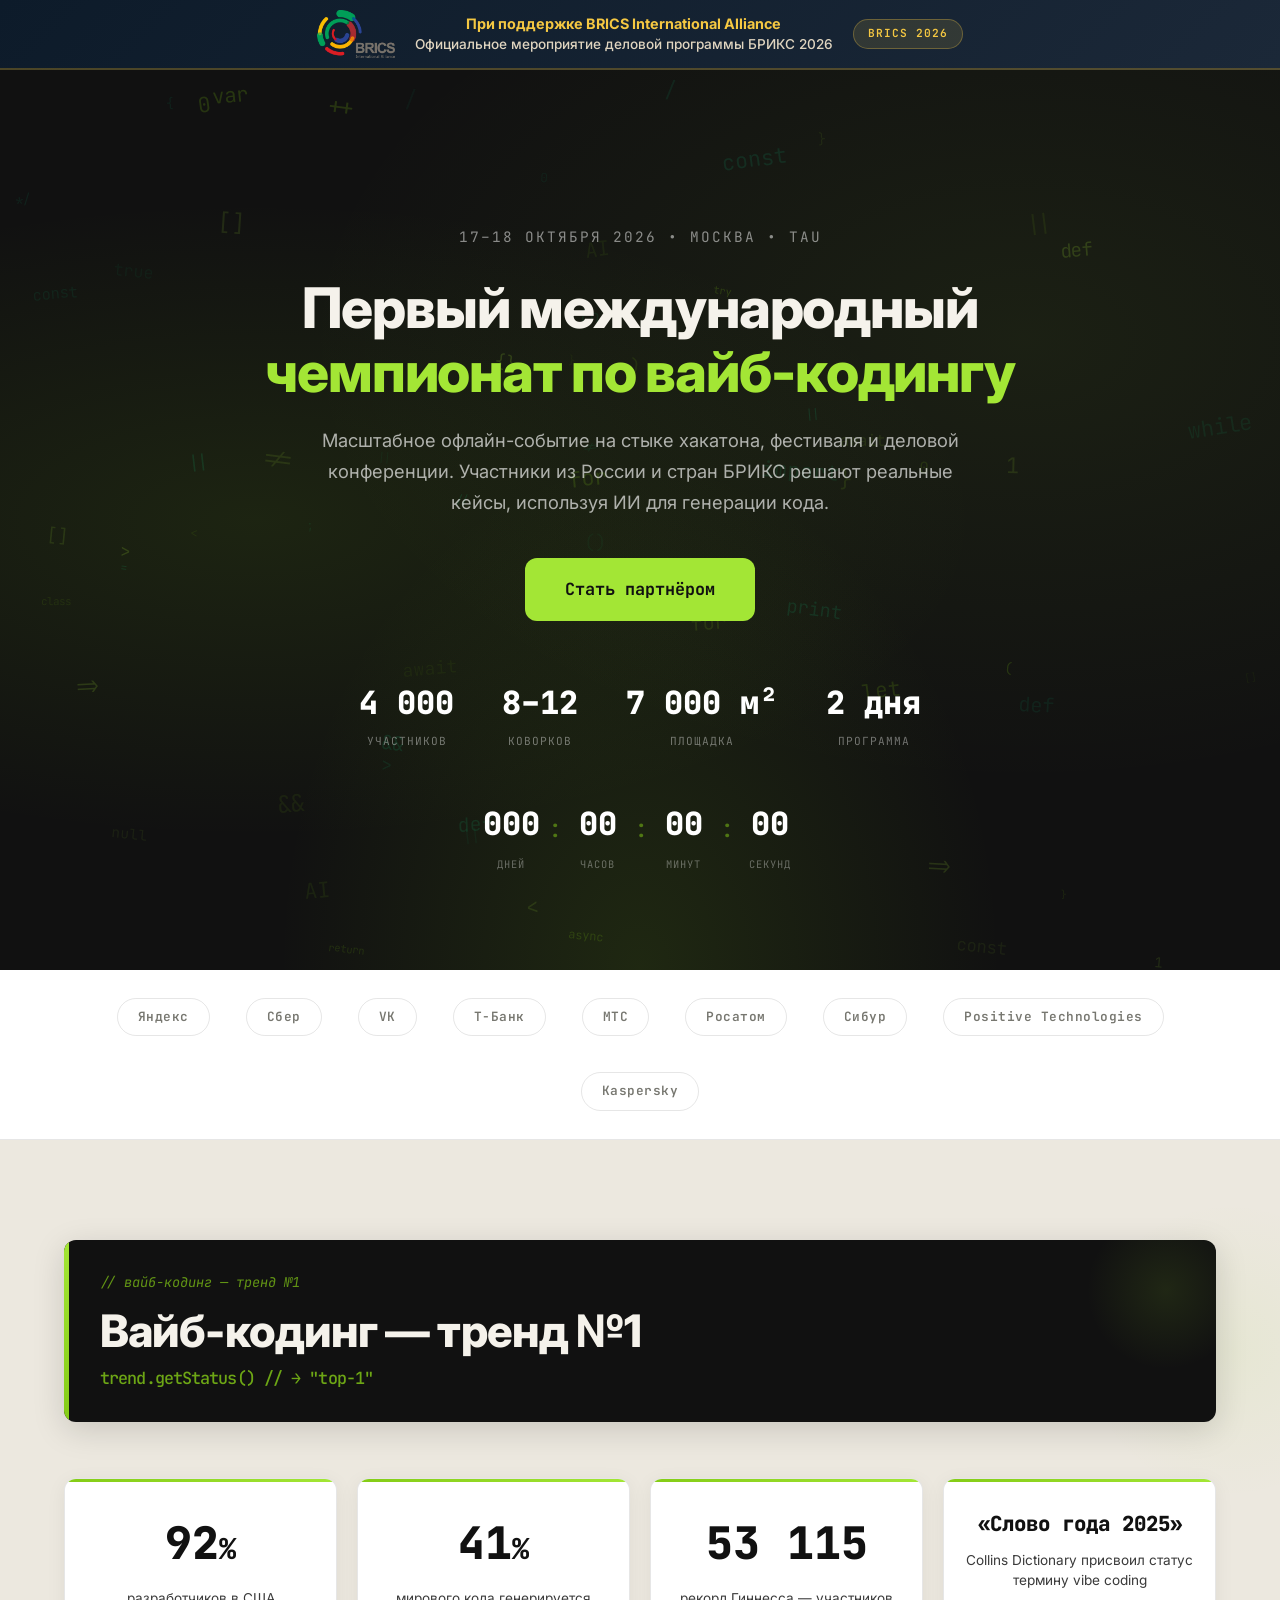
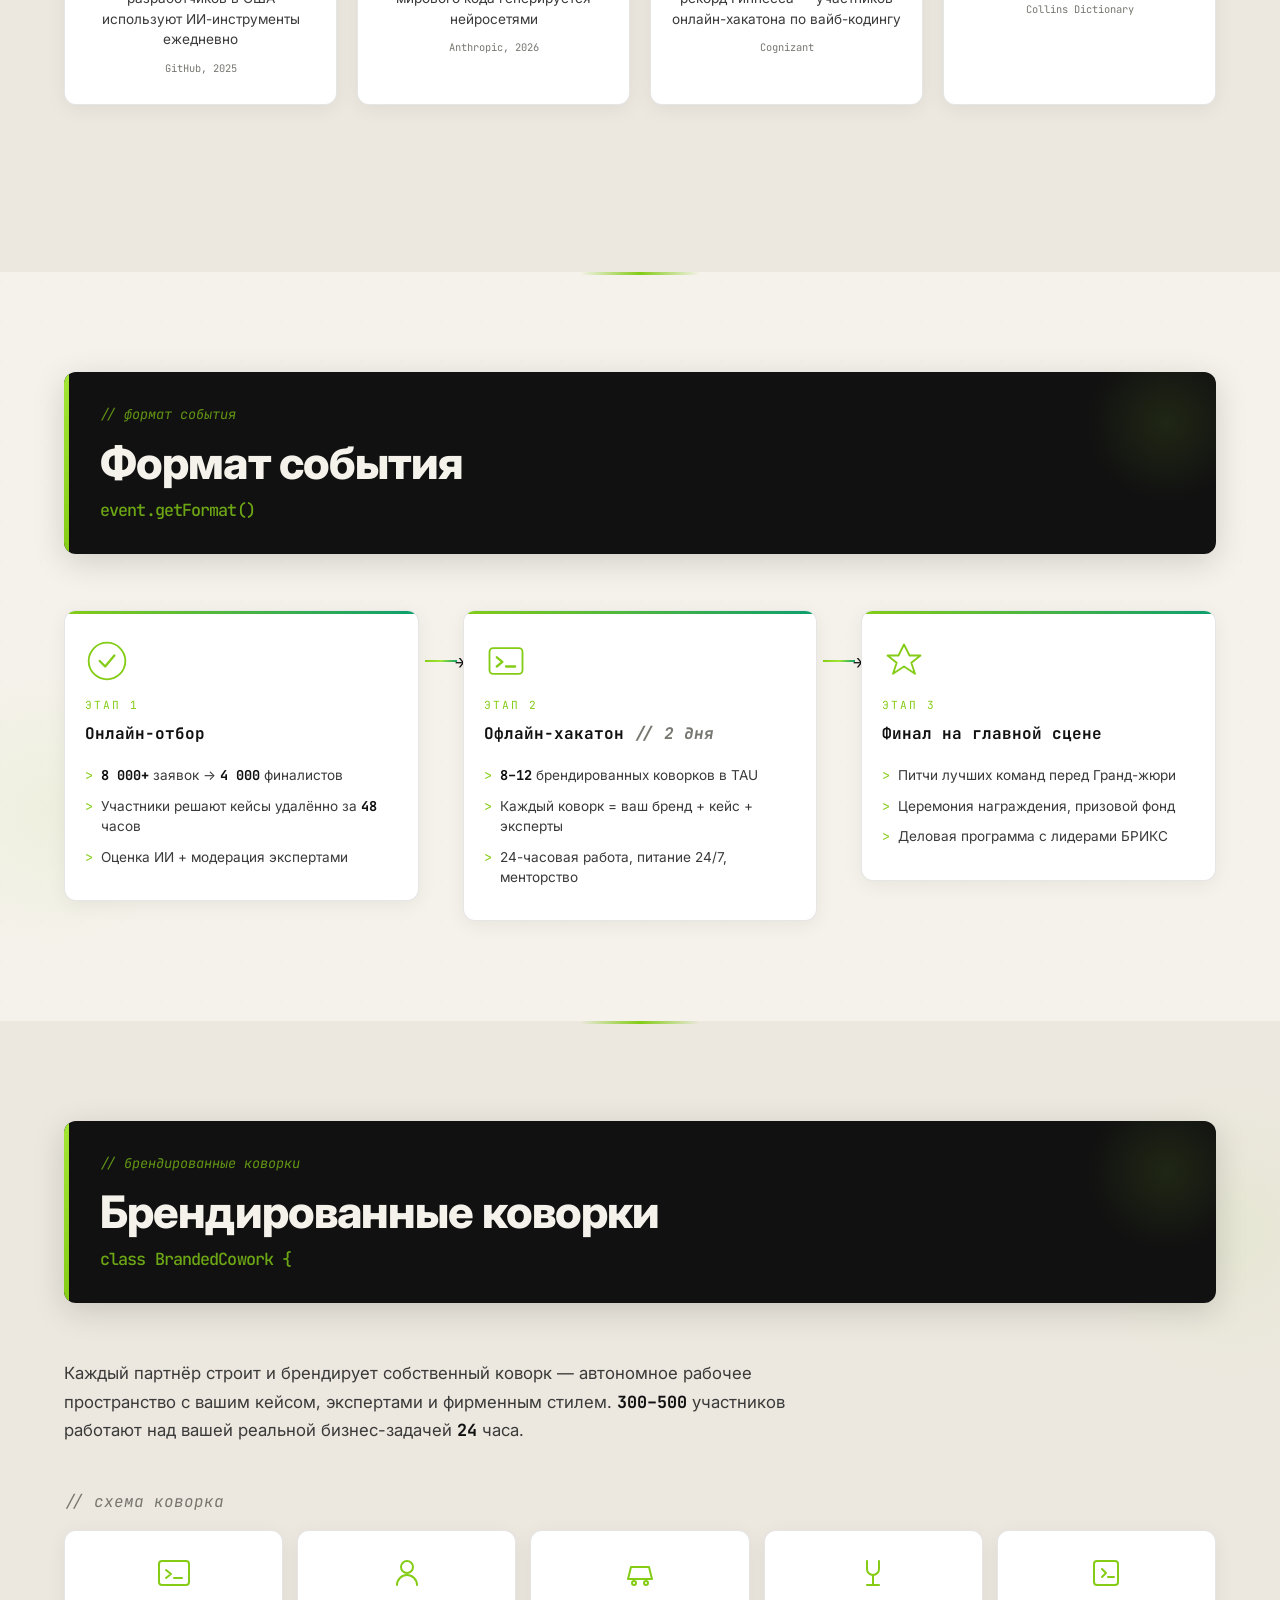
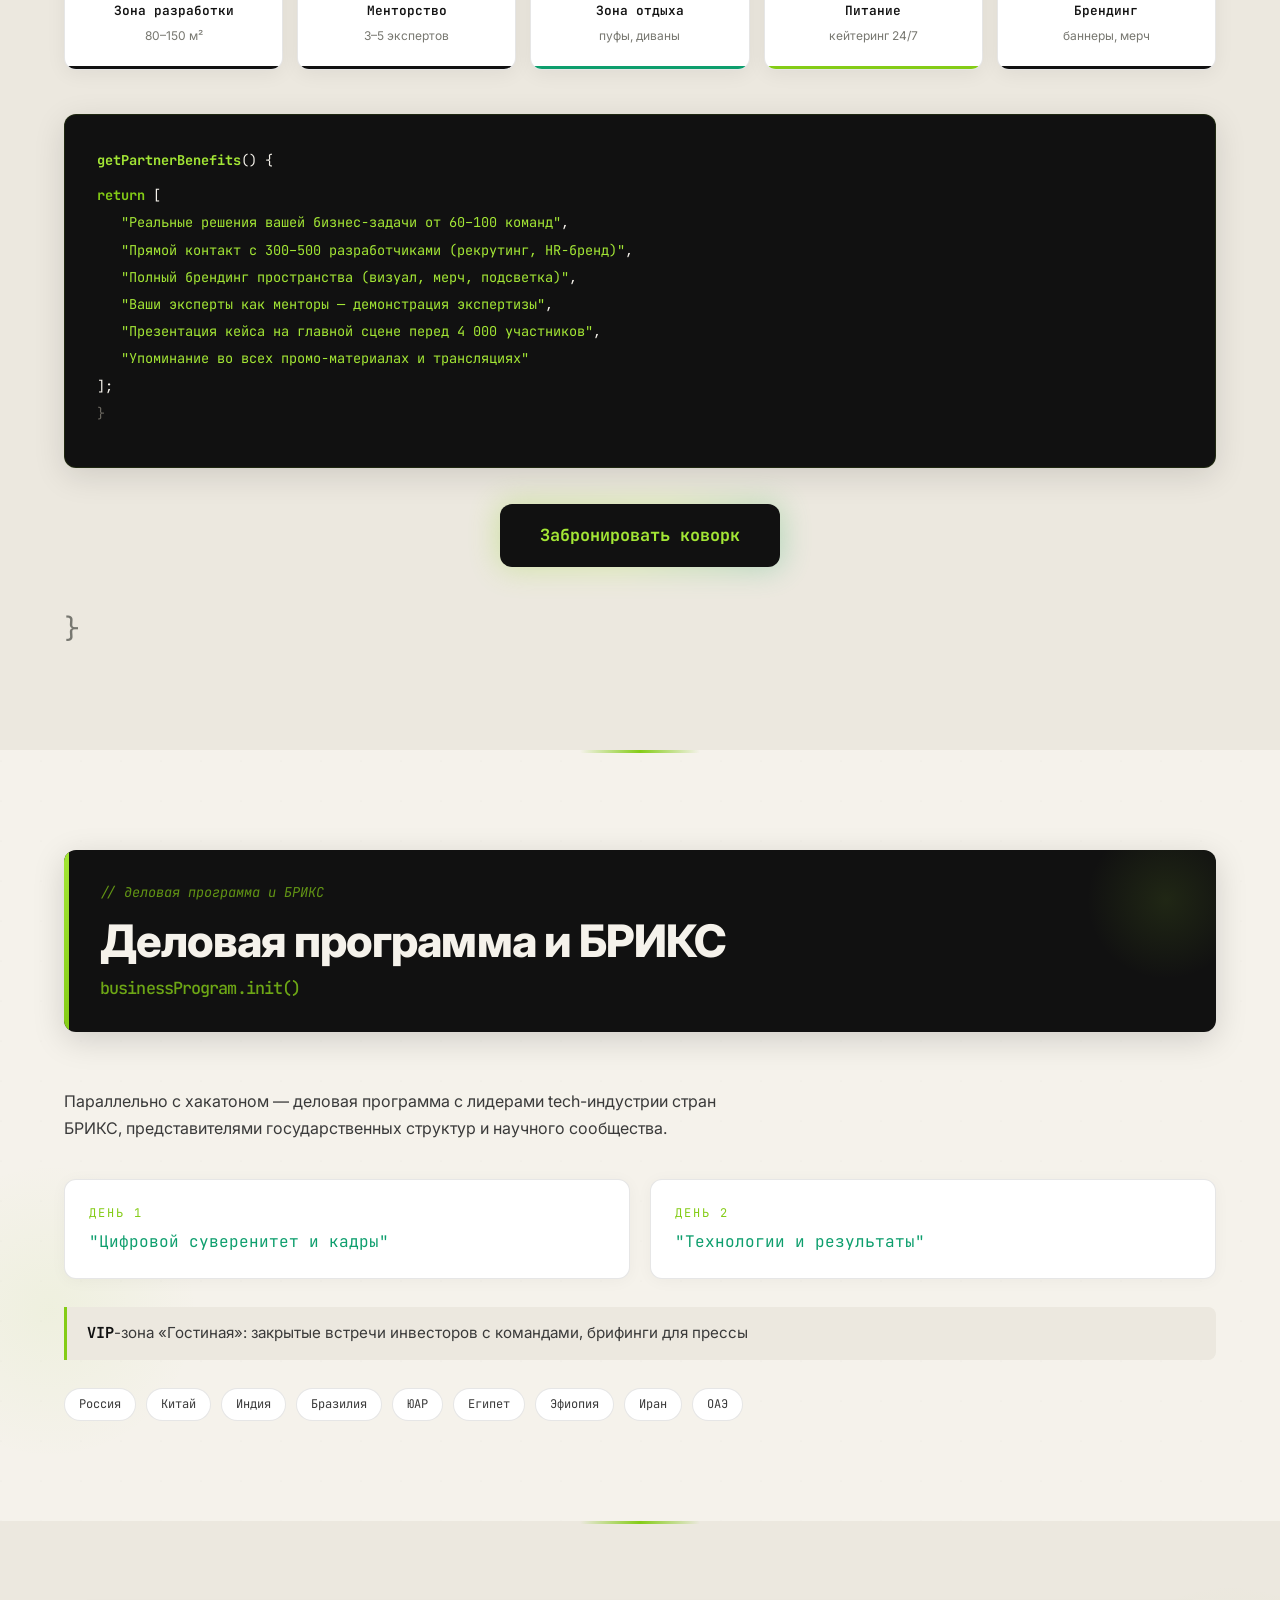
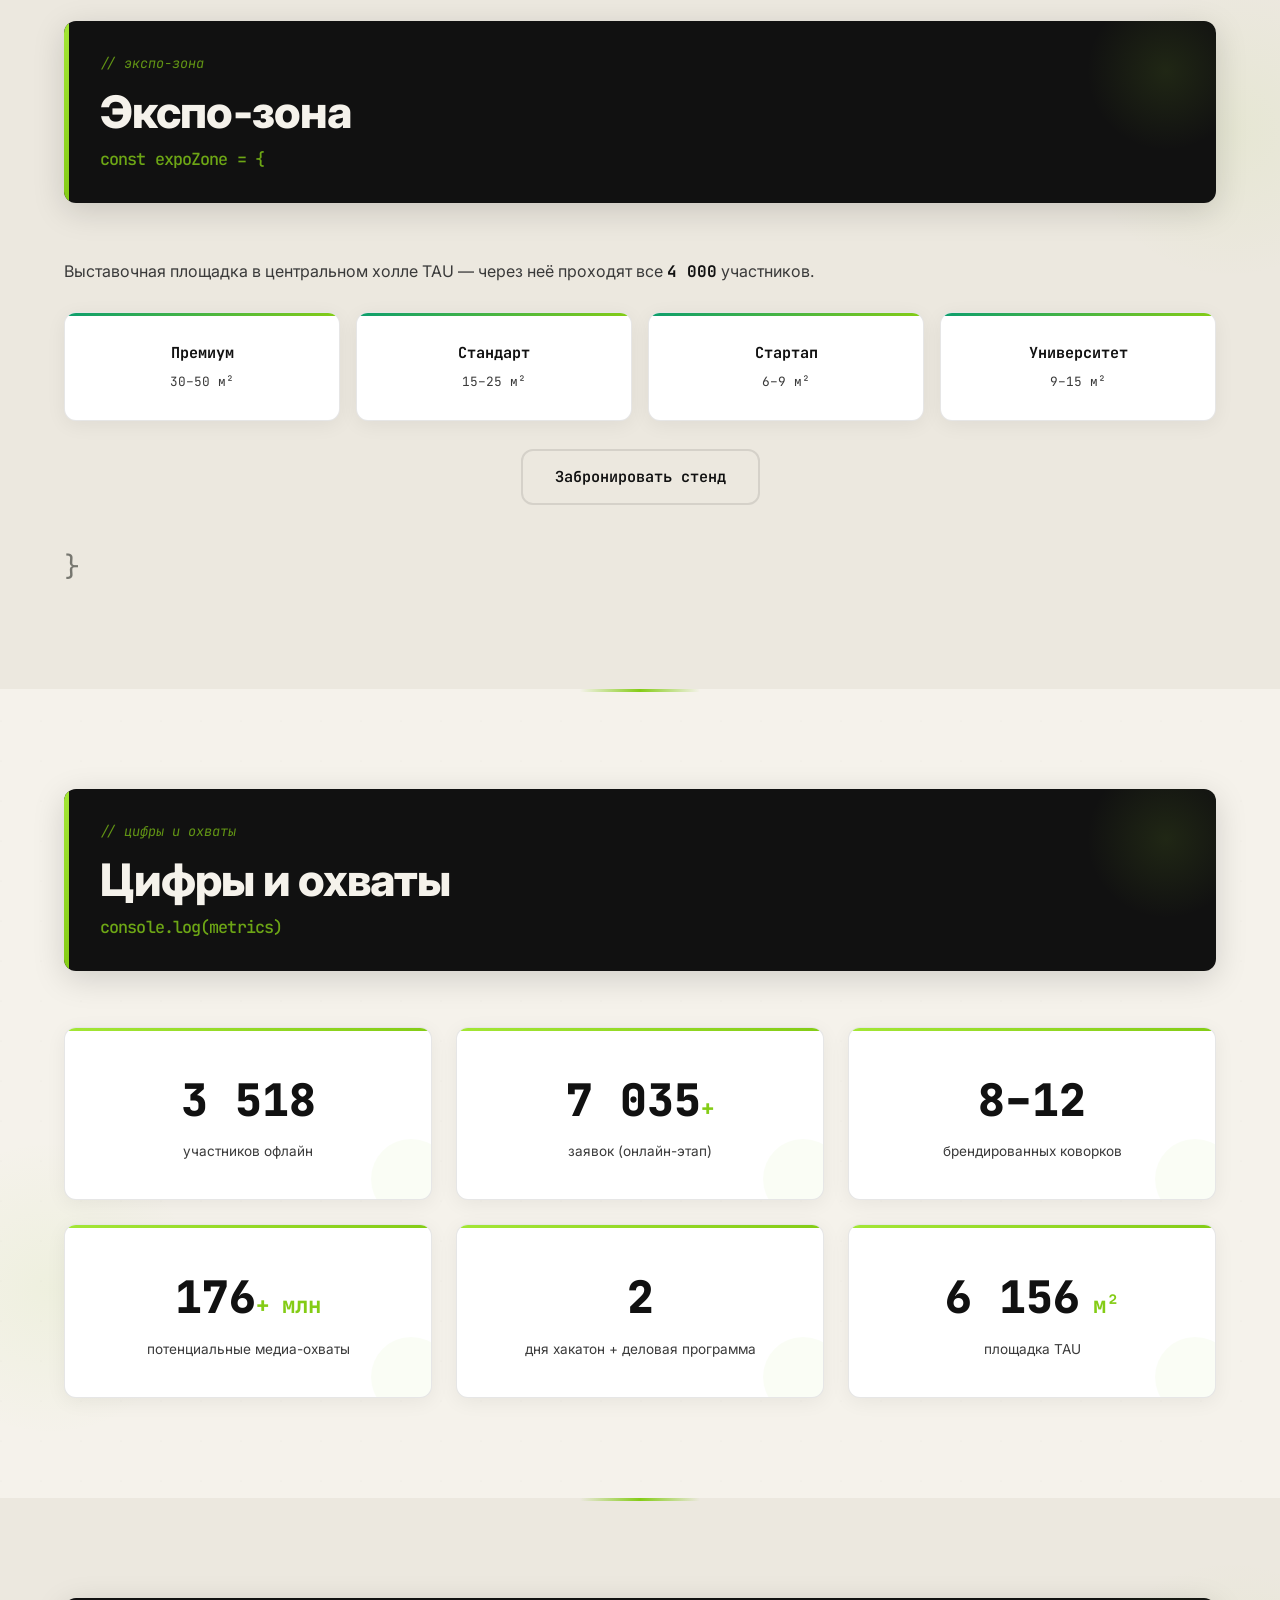
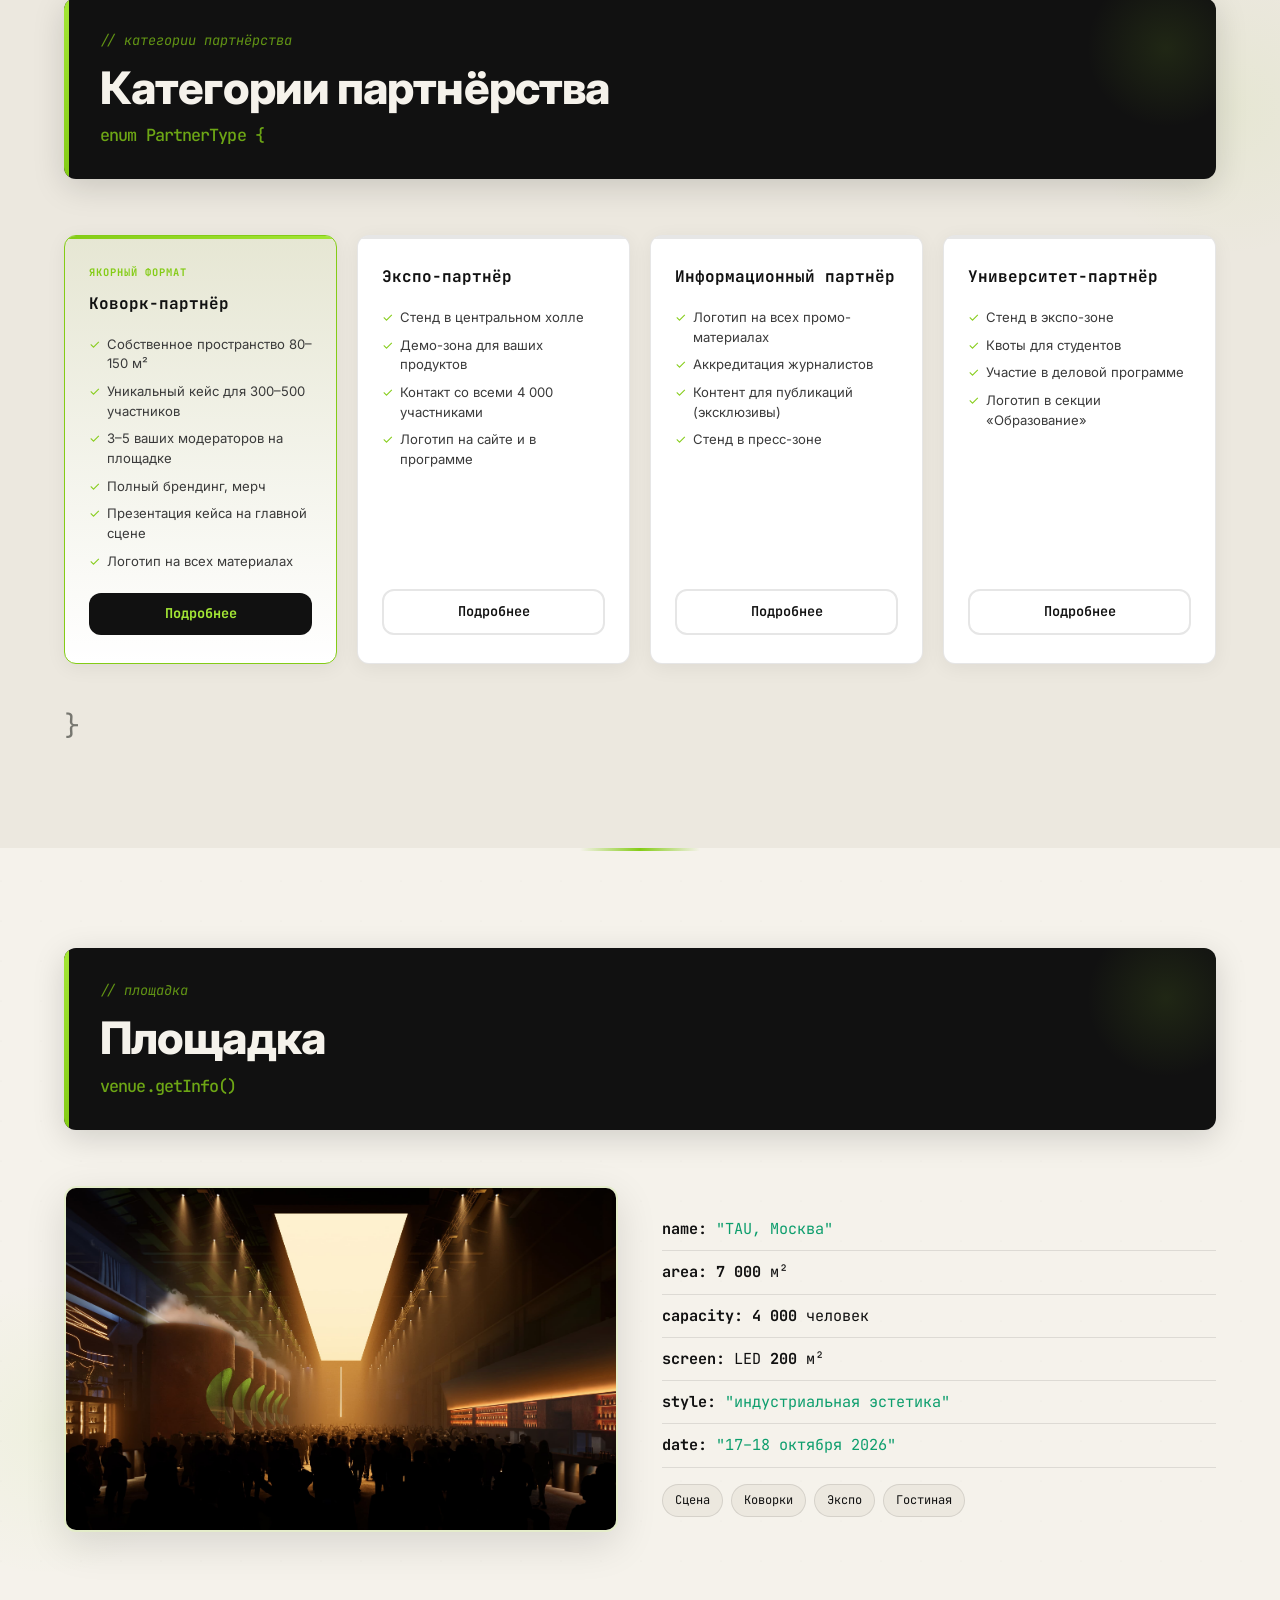
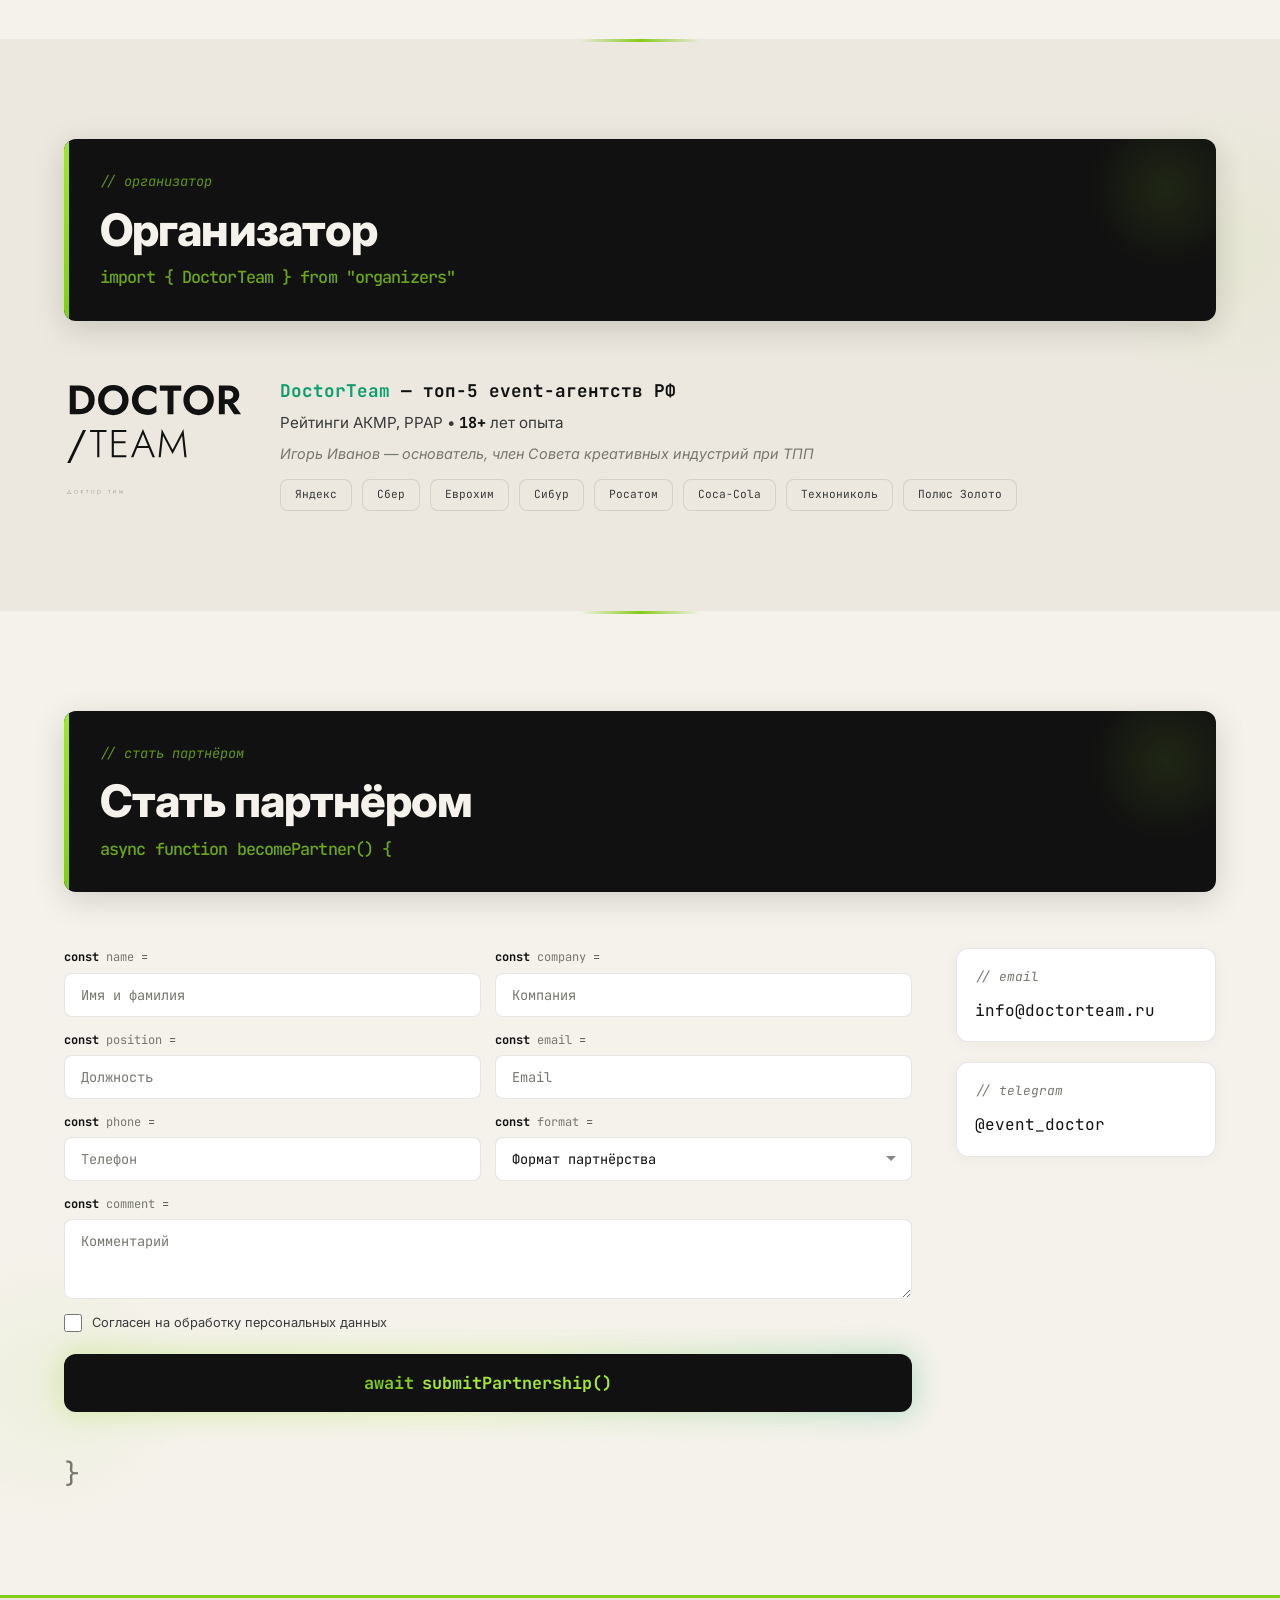
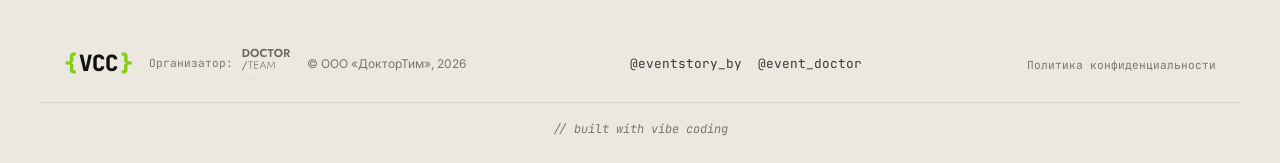
==== index.html @ ee911ae9 "Fix i18n: repair nav links and meta description tag - Fixed 4 nav links where data-i18n attributes w" ====
<!DOCTYPE html>
<html lang="ru" data-theme="light">
<head>
    <meta charset="UTF-8">
    <meta name="viewport" content="width=device-width, initial-scale=1.0">
    <title>Первый международный чемпионат по вайб-кодингу | Партнёрство</title>
    <meta name="description" content="Станьте партнёром первого в мире офлайн-чемпионата по вайб-кодингу. 4 000 участников, 8–12 брендированных коворков, деловая программа БРИКС. Москва, октябрь 2026.">
    <meta property="og:title" content="Первый международный чемпионат по вайб-кодингу">
    <meta property="og:description" content="Станьте партнёром первого в мире офлайн-чемпионата по вайб-кодингу. 4 000 участников, Москва, октябрь 2026.">
    <meta property="og:type" content="website">
    <link rel="icon" href="data:image/svg+xml,<svg xmlns='http://www.w3.org/2000/svg' viewBox='0 0 32 32'><text y='28' font-size='28'>⚡</text></svg>">
    <link rel="preconnect" href="https://fonts.googleapis.com">
    <link rel="preconnect" href="https://fonts.gstatic.com" crossorigin>
    <link href="https://fonts.googleapis.com/css2?family=JetBrains+Mono:wght@400;500;700;800&family=Inter:wght@300;400;500;600;700&display=swap" rel="stylesheet">
    <style>
/* ===== RESET ===== */
*, *::before, *::after { margin: 0; padding: 0; box-sizing: border-box; }

/* ===== SHARED TOKENS ===== */
:root {
    --font-mono: 'JetBrains Mono', monospace;
    --font-sans: 'Inter', -apple-system, sans-serif;
    --container: 1200px;
    --radius: 12px;
    --radius-sm: 8px;
    --transition: 0.3s cubic-bezier(0.4, 0, 0.2, 1);
    --bg-hero: #111111;
    --text-hero: #f5f2eb;
}

/* ===== CREAM / LIME THEME (default) ===== */
:root {
    --bg-primary: #f5f2eb;
    --bg-secondary: #ece8df;
    --bg-card: #ffffff;
    --bg-card-hover: #fafaf5;
    --text-primary: #111111;
    --text-secondary: #3a3a3a;
    --text-muted: #777770;
    --accent-purple: #111111;
    --accent-blue: #111111;
    --accent-cyan: #0d9e6d;
    --accent-green: #84cc16;
    --accent-lime: #a3e635;
    --accent-pink: #111111;
    --accent-orange: #84cc16;
    --accent-yellow: #a3e635;
    --gradient-main: linear-gradient(135deg, #84cc16 0%, #a3e635 50%, #0d9e6d 100%);
    --card-border: rgba(17, 17, 17, 0.10);
    --card-shadow: 0 2px 16px rgba(0, 0, 0, 0.04);
    --header-bg: rgba(245, 242, 235, 0.92);
    --header-border: rgba(17, 17, 17, 0.06);
}

/* ===== DARK THEME ===== */
html[data-theme="dark"] {
    --bg-primary: #111111;
    --bg-secondary: #1a1a1a;
    --bg-card: #1e1e1e;
    --bg-card-hover: #252525;
    --bg-hero: #111111;
    --text-primary: #f5f2eb;
    --text-secondary: #b0ab9f;
    --text-muted: #6b6860;
    --accent-purple: #a3e635;
    --accent-blue: #84cc16;
    --accent-cyan: #0d9e6d;
    --accent-green: #a3e635;
    --accent-lime: #a3e635;
    --accent-pink: #84cc16;
    --accent-orange: #a3e635;
    --accent-yellow: #a3e635;
    --gradient-main: linear-gradient(135deg, #84cc16 0%, #a3e635 50%, #0d9e6d 100%);
    --card-border: rgba(163, 230, 53, 0.12);
    --card-shadow: 0 2px 16px rgba(0,0,0,0.3);
    --header-bg: rgba(17, 17, 17, 0.92);
    --header-border: rgba(163, 230, 53, 0.08);
}

html { scroll-behavior: smooth; font-size: 16px; -webkit-font-smoothing: antialiased; }
body { font-family: var(--font-sans); background: var(--bg-primary); color: var(--text-primary); line-height: 1.6; overflow-x: hidden; transition: background 0.4s, color 0.4s; background-image: url("data:image/svg+xml,%3Csvg width='40' height='40' xmlns='http://www.w3.org/2000/svg'%3E%3Ccircle cx='1' cy='1' r='0.6' fill='rgba(0,0,0,0.04)'/%3E%3C/svg%3E"); background-size: 40px 40px; }
html[data-theme="dark"] body { background-image: url("data:image/svg+xml,%3Csvg width='40' height='40' xmlns='http://www.w3.org/2000/svg'%3E%3Ccircle cx='1' cy='1' r='0.6' fill='rgba(163,230,53,0.03)'/%3E%3C/svg%3E"); }
a { color: inherit; text-decoration: none; }
ul { list-style: none; }
.container { max-width: var(--container); margin: 0 auto; padding: 0 24px; }

/* ===== CODE SYNTAX ===== */
.code-keyword { color: #111; font-family: var(--font-mono); font-weight: 700; }
html[data-theme="dark"] .code-keyword { color: #a3e635; }
.code-var { color: #0d9e6d; font-family: var(--font-mono); }
.code-func { color: #84cc16; font-family: var(--font-mono); font-weight: 700; }
html[data-theme="dark"] .code-func { color: #a3e635; }
.code-string { color: #0d9e6d; font-family: var(--font-mono); }
.code-num { color: #111; font-family: var(--font-mono); font-weight: 700; }
html[data-theme="dark"] .code-num { color: #a3e635; }
.code-op { color: #555; font-family: var(--font-mono); }
html[data-theme="dark"] .code-op { color: #84cc16; }
.code-comment { color: var(--text-muted); font-family: var(--font-mono); font-style: italic; }

/* ===== BUTTONS ===== */
.btn { display: inline-flex; align-items: center; justify-content: center; gap: 8px; font-family: var(--font-mono); font-weight: 600; font-size: 0.95rem; padding: 14px 32px; border-radius: var(--radius); border: 2px solid transparent; cursor: pointer; transition: var(--transition); white-space: nowrap; }
.btn--sm { padding: 10px 20px; font-size: 0.85rem; }
.btn--lg { padding: 18px 40px; font-size: 1.05rem; }
.btn--primary { background: #111; color: #a3e635; border: none; font-weight: 700; }
.btn--primary:hover { transform: translateY(-2px); box-shadow: 0 8px 30px rgba(132, 204, 22, 0.3); background: #222; }
html[data-theme="dark"] .btn--primary { background: #a3e635; color: #111; }
html[data-theme="dark"] .btn--primary:hover { background: #84cc16; }
.btn--glow { position: relative; }
.btn--glow::before { content: ''; position: absolute; inset: -2px; border-radius: var(--radius); background: var(--gradient-main); z-index: -1; filter: blur(15px); opacity: 0.3; transition: var(--transition); }
.btn--glow:hover::before { opacity: 0.5; filter: blur(20px); }
.btn--outline { background: transparent; color: var(--text-primary); border: 2px solid var(--card-border); }
.btn--outline:hover { border-color: #84cc16; background: rgba(132, 204, 22, 0.06); transform: translateY(-2px); }
.btn--white { background: #a3e635; color: #111; border: none; font-weight: 700; }
.btn--white:hover { transform: translateY(-2px); box-shadow: 0 8px 30px rgba(163,230,53,0.35); }
.btn--ghost { background: rgba(163,230,53,0.1); color: #a3e635; border: 1px solid rgba(163,230,53,0.35); }
.btn--ghost:hover { background: rgba(163,230,53,0.2); transform: translateY(-2px); }

/* ===== HEADER ===== */
.header { position: fixed; top: 0; left: 0; right: 0; z-index: 1000; padding: 14px 0; transition: var(--transition); }
.header.scrolled { background: var(--header-bg); backdrop-filter: blur(20px); border-bottom: 1px solid var(--header-border); padding: 10px 0; }
.header__inner { max-width: var(--container); margin: 0 auto; padding: 0 24px; display: flex; align-items: center; gap: 24px; }
.header__logo { font-family: var(--font-mono); font-size: 1.4rem; font-weight: 800; display: flex; align-items: center; gap: 2px; }
.logo__bracket { color: #84cc16; }
.logo__text { color: var(--text-primary); -webkit-text-fill-color: var(--text-primary); }
.header__nav { display: flex; gap: 24px; margin-left: auto; }
.nav__link { font-family: var(--font-mono); font-size: 0.8rem; color: var(--text-secondary); transition: var(--transition); position: relative; }
.nav__link:hover { color: #84cc16; }
.nav__link::after { content: ''; position: absolute; bottom: -4px; left: 0; width: 0; height: 2px; background: #84cc16; transition: var(--transition); }
.nav__link:hover::after { width: 100%; }
/* Header in hero zone — white text */
.header:not(.scrolled) .nav__link { color: rgba(255,255,255,0.6); }
.header:not(.scrolled) .nav__link:hover { color: #fff; }
.header:not(.scrolled) .burger span { background: #fff; }

.header__right { display: flex; align-items: center; gap: 12px; margin-left: 12px; }


/* ===== LANG TOGGLE ===== */
.lang-toggle { font-family: var(--font-mono); font-size: 0.75rem; font-weight: 600; background: var(--bg-secondary); border: 1px solid var(--card-border); border-radius: 999px; padding: 4px 12px; cursor: pointer; color: var(--text-secondary); transition: var(--transition); flex-shrink: 0; text-transform: uppercase; letter-spacing: 1px; }
.lang-toggle:hover { border-color: #84cc16; color: #84cc16; }
.header:not(.scrolled) .lang-toggle { background: rgba(255,255,255,0.1); border-color: rgba(255,255,255,0.25); color: rgba(255,255,255,0.7); }
.header:not(.scrolled) .lang-toggle:hover { color: #fff; border-color: rgba(255,255,255,0.5); }
/* ===== THEME TOGGLE ===== */
.theme-toggle { background: var(--bg-secondary); border: 1px solid var(--card-border); border-radius: 999px; width: 48px; height: 28px; cursor: pointer; position: relative; transition: var(--transition); flex-shrink: 0; font-size: 0; }
.header:not(.scrolled) .theme-toggle { background: rgba(255,255,255,0.1); border-color: rgba(255,255,255,0.25); }
.theme-toggle::after { content: ''; position: absolute; top: 3px; left: 3px; width: 20px; height: 20px; border-radius: 50%; background: #111; transition: left 0.3s, background 0.3s; box-shadow: 0 1px 4px rgba(0,0,0,0.2); }
html[data-theme="dark"] .theme-toggle::after { left: 23px; background: #a3e635; }
.theme-toggle__sun, .theme-toggle__moon { position: absolute; top: 50%; width: 12px; height: 12px; transform: translateY(-50%); pointer-events: none; }
.theme-toggle__sun { left: 6px; opacity: 0; }
.theme-toggle__moon { right: 6px; opacity: 1; }
html[data-theme="dark"] .theme-toggle__sun { opacity: 1; }
html[data-theme="dark"] .theme-toggle__moon { opacity: 0; }

.burger { display: none; flex-direction: column; gap: 5px; background: none; border: none; cursor: pointer; padding: 8px; }
.burger span { display: block; width: 24px; height: 2px; background: var(--text-primary); transition: var(--transition); border-radius: 2px; }
.burger.active span:nth-child(1) { transform: rotate(45deg) translate(5px, 5px); }
.burger.active span:nth-child(2) { opacity: 0; }
.burger.active span:nth-child(3) { transform: rotate(-45deg) translate(5px, -5px); }

/* ===== HERO (always dark) ===== */
.hero { position: relative; min-height: 100vh; display: flex; align-items: center; justify-content: center; overflow: hidden; padding: 140px 24px 80px; background: var(--bg-hero); color: var(--text-hero); }
#hero-canvas { position: absolute; top: 0; left: 0; width: 100%; height: 100%; z-index: 0; }
.hero::before { content: ''; position: absolute; inset: 0; background: radial-gradient(ellipse at 20% 50%, rgba(132,204,22,0.1) 0%, transparent 50%), radial-gradient(ellipse at 80% 30%, rgba(163,230,53,0.07) 0%, transparent 50%), radial-gradient(ellipse at 50% 100%, rgba(132,204,22,0.12) 0%, transparent 40%); z-index: 1; }
.hero::after { display: none; }
.hero__content { position: relative; z-index: 2; text-align: center; max-width: 820px; }

.hero__date { font-family: var(--font-mono); font-size: 0.9rem; color: rgba(255,255,255,0.5); margin-bottom: 28px; letter-spacing: 2px; text-transform: uppercase; opacity: 0; animation: fadeInUp 0.8s 0.3s forwards; }

.hero__title { font-family: var(--font-sans); font-size: clamp(2rem, 5vw, 3.5rem); font-weight: 800; line-height: 1.15; margin-bottom: 20px; letter-spacing: -0.02em; opacity: 0; animation: fadeInUp 0.8s 0.5s forwards; }
.hero__title-gradient { color: #a3e635; -webkit-text-fill-color: #a3e635; }

.hero__subtitle { font-size: 1.15rem; color: rgba(255,255,255,0.65); line-height: 1.7; margin-bottom: 40px; max-width: 640px; margin-left: auto; margin-right: auto; opacity: 0; animation: fadeInUp 0.8s 0.7s forwards; }

.hero__actions { display: flex; justify-content: center; flex-wrap: wrap; gap: 16px; margin-bottom: 56px; opacity: 0; animation: fadeInUp 0.8s 0.9s forwards; }

.hero__stats { display: flex; justify-content: center; gap: 48px; opacity: 0; animation: fadeInUp 0.8s 1.1s forwards; }
.hero__stat { text-align: center; }
.hero__stat-num { font-family: var(--font-mono); font-size: 2rem; font-weight: 800; color: #fff; }
.hero__stat-label { font-family: var(--font-mono); font-size: 0.7rem; color: rgba(255,255,255,0.4); text-transform: uppercase; letter-spacing: 1px; margin-top: 4px; }

.hero__countdown { display: flex; justify-content: center; align-items: center; gap: 8px; margin-top: 48px; opacity: 0; animation: fadeInUp 0.8s 1.3s forwards; }
.countdown__item { text-align: center; }
.countdown__num { font-family: var(--font-mono); font-size: clamp(1.5rem, 3vw, 2rem); font-weight: 800; color: #fff; display: block; min-width: 56px; }
.countdown__label { font-family: var(--font-mono); font-size: 0.65rem; color: rgba(255,255,255,0.35); text-transform: uppercase; letter-spacing: 1px; }
.countdown__sep { font-family: var(--font-mono); font-size: 1.5rem; color: #84cc16; opacity: 0.5; margin-top: -16px; }

/* ===== SECTIONS ===== */
.section { padding: 100px 0; position: relative; transition: background 0.4s; }
.section--alt { background: var(--bg-secondary); }

/* Decorative blobs */
.section::before { content: ''; position: absolute; width: 300px; height: 300px; border-radius: 50%; background: radial-gradient(circle, rgba(132,204,22,0.06) 0%, transparent 70%); pointer-events: none; z-index: 0; }
.section:nth-child(odd)::before { right: -100px; top: 60px; }
.section:nth-child(even)::before { left: -100px; bottom: 60px; }
html[data-theme="dark"] .section::before { background: radial-gradient(circle, rgba(163,230,53,0.04) 0%, transparent 70%); }
.section > .container { position: relative; z-index: 1; }

/* Section dividers */
.section + .section::after { content: ''; position: absolute; top: 0; left: 50%; transform: translateX(-50%); width: 120px; height: 3px; background: linear-gradient(90deg, transparent, #84cc16, transparent); border-radius: 2px; }
html[data-theme="dark"] .section + .section::after { background: linear-gradient(90deg, transparent, rgba(163,230,53,0.4), transparent); }

.section__header { margin-bottom: 56px; padding: 32px 36px; background: #111; border-radius: var(--radius); position: relative; overflow: hidden; box-shadow: 0 8px 32px rgba(0,0,0,0.15); }
.section__header::before { content: ''; position: absolute; left: 0; top: 0; bottom: 0; width: 5px; background: linear-gradient(to bottom, #a3e635, #84cc16); }
.section__header::after { content: ''; position: absolute; right: -30px; top: -30px; width: 160px; height: 160px; background: radial-gradient(circle, rgba(163, 230, 53, 0.1) 0%, transparent 70%); border-radius: 50%; }
html[data-theme="dark"] .section__header { background: #1a1a1a; box-shadow: 0 8px 32px rgba(0,0,0,0.3); }
.section__label { margin-bottom: 8px; font-size: 0.85rem; }
.section__header .section__label .code-comment { color: #84cc16; opacity: 0.7; }
.section__title { font-family: var(--font-sans); font-size: clamp(1.8rem, 4vw, 2.8rem); margin-bottom: 0; font-weight: 800; line-height: 1.3; color: #f5f2eb; letter-spacing: -0.02em; }
.section__title-code { display: block; font-family: var(--font-mono); font-size: clamp(0.85rem, 1.5vw, 1.05rem); font-weight: 500; color: #84cc16; margin-top: 8px; opacity: 0.8; }
.section__title .code-func { color: #a3e635; font-weight: 800; }
.section__title .code-keyword { color: #84cc16; }
.section__title .code-var { color: #a3e635; }
.section__title .code-string { color: #84cc16; }
.section__title .code-op { color: #6b6860; }
.section__title-close { font-family: var(--font-mono); font-size: clamp(1.2rem, 2.5vw, 1.7rem); margin-top: 40px; font-weight: 400; color: var(--text-muted); }
/* Standalone labels (no header wrapper) */
.section > .container > .section__label:first-child { margin-bottom: 6px; }
.section > .container > .section__label + .section__title { margin-bottom: 40px; }

/* ===== REVEAL ===== */
.reveal { opacity: 0; transform: translateY(24px); transition: opacity 0.6s, transform 0.6s cubic-bezier(0.4, 0, 0.2, 1); }
.reveal.visible { opacity: 1; transform: translateY(0); }

/* ===== TREND ===== */
.trend__grid { display: grid; grid-template-columns: repeat(4, 1fr); gap: 20px; margin-bottom: 40px; }
.trend__card { background: var(--bg-card); border: 1px solid var(--card-border); border-radius: var(--radius); padding: 28px 20px; text-align: center; transition: var(--transition); box-shadow: 0 4px 20px rgba(0,0,0,0.06); position: relative; overflow: hidden; }
.trend__card::before { content: ''; position: absolute; top: 0; left: 0; right: 0; height: 3px; background: linear-gradient(90deg, #84cc16, #a3e635); }
.trend__card:hover { border-color: #84cc16; transform: translateY(-6px); box-shadow: 0 12px 40px rgba(132,204,22,0.12); }
.trend__num { font-family: var(--font-mono); font-size: 2.8rem; font-weight: 800; color: #111; display: inline; }
html[data-theme="dark"] .trend__num { color: #a3e635; }
.trend__unit { font-family: var(--font-mono); font-size: 1.8rem; font-weight: 800; color: #111; display: inline; }
html[data-theme="dark"] .trend__unit { color: #a3e635; }
.trend__num-text { font-family: var(--font-mono); font-size: 1.3rem; font-weight: 800; color: #111; margin-bottom: 8px; }
html[data-theme="dark"] .trend__num-text { color: #a3e635; }
.trend__text { color: var(--text-secondary); font-size: 0.85rem; margin-top: 10px; line-height: 1.5; }
.trend__src { font-family: var(--font-mono); font-size: 0.65rem; color: var(--text-muted); display: block; margin-top: 10px; }
.trend__footer { text-align: center; font-size: 1.05rem; line-height: 1.6; }

/* ===== FORMAT ===== */
.format__timeline { display: flex; align-items: flex-start; gap: 0; }
.format__stage { flex: 1; background: var(--bg-card); border: 1px solid var(--card-border); border-radius: var(--radius); padding: 28px 20px; transition: var(--transition); box-shadow: 0 4px 20px rgba(0,0,0,0.06); position: relative; overflow: hidden; }
.format__stage::before { content: ''; position: absolute; top: 0; left: 0; right: 0; height: 3px; background: linear-gradient(90deg, #84cc16, #0d9e6d); }
.format__stage:hover { border-color: #84cc16; transform: translateY(-6px); box-shadow: 0 12px 40px rgba(132,204,22,0.12); }
.format__icon { width: 44px; height: 44px; color: #84cc16; margin-bottom: 14px; }
.format__stage-label { font-family: var(--font-mono); font-size: 0.7rem; color: #84cc16; text-transform: uppercase; letter-spacing: 2px; margin-bottom: 6px; }
.format__stage h3 { font-family: var(--font-mono); font-size: 1rem; margin-bottom: 14px; }
.format__stage li { font-size: 0.85rem; color: var(--text-secondary); padding: 5px 0 5px 16px; position: relative; line-height: 1.5; }
.format__stage li::before { content: '>'; position: absolute; left: 0; color: #84cc16; font-family: var(--font-mono); }
.format__connector { display: flex; align-items: center; padding: 0 6px; padding-top: 50px; }
.format__connector span { display: block; width: 32px; height: 2px; background: var(--gradient-main); position: relative; }
.format__connector span::after { content: '\2192'; position: absolute; right: -8px; top: -10px; color: var(--accent-purple); font-family: var(--font-mono); }

/* ===== COWORKS ===== */
.coworks__subtitle { font-size: 1.05rem; color: var(--text-secondary); max-width: 750px; line-height: 1.7; margin-bottom: 44px; }
.coworks__scheme { margin-bottom: 44px; }
.scheme__title { margin-bottom: 16px; }
.scheme__grid { display: grid; grid-template-columns: repeat(5, 1fr); gap: 14px; }
.scheme__zone { background: var(--bg-card); border: 1px solid var(--card-border); border-radius: var(--radius); padding: 24px 16px; text-align: center; transition: var(--transition); position: relative; overflow: hidden; box-shadow: 0 4px 20px rgba(0,0,0,0.06); }
.scheme__zone::after { content: ''; position: absolute; bottom: 0; left: 0; right: 0; height: 3px; }
.scheme__zone--dev::after { background: var(--accent-purple); }
.scheme__zone--mentor::after { background: var(--accent-blue); }
.scheme__zone--rest::after { background: var(--accent-cyan); }
.scheme__zone--food::after { background: var(--accent-green); }
.scheme__zone--brand::after { background: var(--accent-pink); }
.scheme__zone:hover { transform: translateY(-4px); border-color: #84cc16; }
.scheme__zone-icon { width: 36px; height: 36px; margin: 0 auto 10px; color: #84cc16; }
.scheme__zone-name { font-family: var(--font-mono); font-size: 0.8rem; font-weight: 600; margin-bottom: 4px; }
.scheme__zone-size { font-size: 0.75rem; color: var(--text-muted); }

.coworks__benefits { background: #111; border: 1px solid rgba(132,204,22,0.12); border-radius: var(--radius); padding: 32px; font-family: var(--font-mono); font-size: 0.85rem; line-height: 2; margin-bottom: 36px; box-shadow: 0 8px 32px rgba(0,0,0,0.12); color: #f5f2eb; }
html[data-theme="dark"] .coworks__benefits { background: #1a1a1a; }
.coworks__benefits .code-string { color: #a3e635; }
.coworks__benefits .code-keyword { color: #84cc16; }
.coworks__benefits .code-func { color: #a3e635; }
.coworks__benefits .code-op { color: #6b6860; }
.benefit__item--value { padding-left: 24px; }
.coworks__cta { text-align: center; }

/* ===== BRICS ===== */
.brics__desc { font-size: 1rem; color: var(--text-secondary); max-width: 700px; line-height: 1.7; margin-bottom: 36px; }
.brics__days { display: grid; grid-template-columns: 1fr 1fr; gap: 20px; margin-bottom: 28px; }
.brics__day { background: var(--bg-card); border: 1px solid var(--card-border); border-radius: var(--radius); padding: 24px; box-shadow: var(--card-shadow); }
.brics__day-label { font-family: var(--font-mono); font-size: 0.75rem; color: #84cc16; text-transform: uppercase; letter-spacing: 2px; margin-bottom: 6px; }
.brics__day-theme { font-size: 1rem; }
.brics__vip { background: var(--bg-secondary); border-left: 3px solid #84cc16; padding: 14px 20px; margin-bottom: 28px; border-radius: 0 var(--radius-sm) var(--radius-sm) 0; color: var(--text-secondary); font-size: 0.95rem; }
.brics__flags { display: flex; flex-wrap: wrap; gap: 10px; }
.flag-tag { font-family: var(--font-mono); font-size: 0.75rem; padding: 6px 14px; background: var(--bg-card); border: 1px solid var(--card-border); border-radius: 999px; color: var(--text-secondary); }

/* ===== EXPO ===== */
.expo__desc { font-size: 1rem; color: var(--text-secondary); margin-bottom: 28px; }
.expo__stands { display: grid; grid-template-columns: repeat(4, 1fr); gap: 16px; margin-bottom: 28px; }
.expo__stand { background: var(--bg-card); border: 1px solid var(--card-border); border-radius: var(--radius); padding: 28px; text-align: center; transition: var(--transition); box-shadow: 0 4px 20px rgba(0,0,0,0.06); position: relative; overflow: hidden; }
.expo__stand::before { content: ''; position: absolute; top: 0; left: 0; right: 0; height: 3px; background: linear-gradient(90deg, #0d9e6d, #84cc16); }
.expo__stand:hover { border-color: #84cc16; transform: translateY(-6px); box-shadow: 0 12px 40px rgba(132,204,22,0.12); }
.expo__stand-type { font-family: var(--font-mono); font-weight: 700; font-size: 0.95rem; color: #111; margin-bottom: 6px; }
html[data-theme="dark"] .expo__stand-type { color: #a3e635; }
.expo__stand-size { font-family: var(--font-mono); font-size: 0.8rem; color: var(--text-secondary); }
.expo__cta { text-align: center; }

/* ===== STATS ===== */
.stats__grid { display: grid; grid-template-columns: repeat(3, 1fr); gap: 24px; }
.stats__item { text-align: center; padding: 36px 28px; background: var(--bg-card); border: 1px solid var(--card-border); border-radius: var(--radius); transition: var(--transition); box-shadow: 0 4px 20px rgba(0,0,0,0.06); position: relative; overflow: hidden; }
.stats__item::before { content: ''; position: absolute; top: 0; left: 0; right: 0; height: 3px; background: linear-gradient(90deg, #a3e635, #84cc16); }
.stats__item::after { content: ''; position: absolute; right: -20px; bottom: -20px; width: 80px; height: 80px; border-radius: 50%; background: rgba(132,204,22,0.04); }
.stats__item:hover { border-color: #84cc16; transform: translateY(-6px); box-shadow: 0 12px 40px rgba(132,204,22,0.12); }
.stats__num, .stats__num-text { font-family: var(--font-mono); font-size: 2.8rem; font-weight: 800; color: #111; display: inline; }
html[data-theme="dark"] .stats__num, html[data-theme="dark"] .stats__num-text { color: #a3e635; }
.stats__plus { font-family: var(--font-mono); font-size: 1.4rem; font-weight: 700; color: #84cc16; display: inline; }
.stats__label { color: var(--text-secondary); font-size: 0.85rem; margin-top: 6px; }

/* ===== PARTNERS ===== */
.partners__grid { display: grid; grid-template-columns: repeat(4, 1fr); gap: 20px; }
.partner-card { background: var(--bg-card); border: 1px solid var(--card-border); border-radius: var(--radius); padding: 28px 24px; transition: var(--transition); display: flex; flex-direction: column; box-shadow: 0 4px 20px rgba(0,0,0,0.06); position: relative; overflow: hidden; }
.partner-card::before { content: ''; position: absolute; top: 0; left: 0; right: 0; height: 3px; background: var(--card-border); transition: var(--transition); }
.partner-card:hover { border-color: #84cc16; transform: translateY(-6px); box-shadow: 0 12px 40px rgba(132,204,22,0.12); }
.partner-card:hover::before { background: #84cc16; }
.partner-card--featured { border-color: #84cc16; background: linear-gradient(180deg, rgba(132,204,22,0.06) 0%, var(--bg-card) 100%); }
.partner-card--featured::before { background: linear-gradient(90deg, #84cc16, #a3e635); }
.partner-card__badge { font-family: var(--font-mono); font-size: 0.65rem; color: var(--accent-orange); margin-bottom: 10px; text-transform: uppercase; letter-spacing: 1px; font-weight: 700; }
.partner-card__title { font-family: var(--font-mono); font-size: 1rem; margin-bottom: 14px; color: #111; font-weight: 700; }
html[data-theme="dark"] .partner-card__title { color: #a3e635; }
.partner-card__list { flex-grow: 1; margin-bottom: 18px; }
.partner-card__list li { font-size: 0.82rem; color: var(--text-secondary); padding: 4px 0 4px 18px; position: relative; line-height: 1.5; }
.partner-card__list li::before { content: '\2713'; position: absolute; left: 0; color: #84cc16; font-size: 0.8rem; }

/* ===== VENUE ===== */
.venue__content { display: grid; grid-template-columns: 1fr 1fr; gap: 44px; align-items: center; }
.venue__photo { width: 100%; border-radius: var(--radius); aspect-ratio: 16/10; object-fit: cover; border: 2px solid rgba(132,204,22,0.15); box-shadow: 0 12px 40px rgba(0,0,0,0.12); }
.venue__placeholder { background: #111; border: 1px solid var(--card-border); border-radius: var(--radius); aspect-ratio: 16/10; display: flex; flex-direction: column; align-items: center; justify-content: center; }
.venue__placeholder-text { font-family: var(--font-mono); font-size: 3.5rem; font-weight: 800; color: #a3e635; }
.venue__placeholder-sub { font-family: var(--font-mono); color: #6b6860; font-size: 1.1rem; }
.venue__detail { font-family: var(--font-mono); font-size: 0.95rem; padding: 9px 0; border-bottom: 1px solid var(--card-border); }
.venue__zones { display: flex; flex-wrap: wrap; gap: 8px; margin-top: 16px; }
.zone-tag { font-family: var(--font-mono); font-size: 0.75rem; padding: 6px 12px; background: var(--bg-secondary); border: 1px solid var(--card-border); border-radius: 999px; }

/* ===== ORGANIZER ===== */
.organizer__content { display: grid; grid-template-columns: 180px 1fr; gap: 36px; align-items: center; }
.organizer__photo-placeholder { width: 180px; height: 180px; border-radius: 50%; background: #111; border: 2px solid rgba(132,204,22,0.2); display: flex; align-items: center; justify-content: center; font-family: var(--font-mono); font-size: 2.5rem; font-weight: 800; color: #a3e635; }
.organizer__logo { width: 180px; height: auto; }
.organizer__logo--light { display: none; }
html[data-theme="dark"] .organizer__logo--dark { display: none; }
html[data-theme="dark"] .organizer__logo--light { display: block; }
.organizer__info h3 { font-family: var(--font-mono); font-size: 1.1rem; margin-bottom: 6px; }
.organizer__info p { color: var(--text-secondary); margin-bottom: 6px; font-size: 0.95rem; }
.organizer__founder { font-style: italic; color: var(--text-muted) !important; font-size: 0.9rem !important; }
.organizer__clients { display: flex; flex-wrap: wrap; gap: 10px; margin-top: 14px; }
.client-logo { font-family: var(--font-mono); font-size: 0.7rem; padding: 6px 14px; background: var(--bg-secondary); border: 1px solid var(--card-border); border-radius: var(--radius-sm); color: var(--text-secondary); transition: var(--transition); }
.client-logo:hover { border-color: #84cc16; color: var(--text-primary); }

/* ===== CONTACT FORM ===== */
.contact__wrapper { display: grid; grid-template-columns: 1fr 260px; gap: 44px; align-items: start; }
.contact__form { display: flex; flex-direction: column; gap: 14px; }
.form__row { display: grid; grid-template-columns: 1fr 1fr; gap: 14px; }
.form__group { display: flex; flex-direction: column; gap: 5px; }
.form__group--full { grid-column: 1 / -1; }
.form__label { font-family: var(--font-mono); font-size: 0.75rem; color: var(--text-muted); }
.form__input { font-family: var(--font-mono); font-size: 0.85rem; padding: 12px 16px; background: var(--bg-card); border: 1px solid var(--card-border); border-radius: var(--radius-sm); color: var(--text-primary); transition: var(--transition); outline: none; }
.form__input:focus { border-color: #84cc16; box-shadow: 0 0 0 3px rgba(132,204,22,0.1); }
.form__input::placeholder { color: var(--text-muted); }
.form__select { appearance: none; background-image: url("data:image/svg+xml,%3Csvg xmlns='http://www.w3.org/2000/svg' width='12' height='12' viewBox='0 0 12 12'%3E%3Cpath fill='%23888' d='M6 8L1 3h10z'/%3E%3C/svg%3E"); background-repeat: no-repeat; background-position: right 14px center; padding-right: 36px; cursor: pointer; }
.form__select option { background: var(--bg-card); color: var(--text-primary); }
.form__textarea { resize: vertical; min-height: 70px; }
.form__checkbox { display: flex; align-items: center; gap: 10px; cursor: pointer; font-size: 0.8rem; color: var(--text-secondary); }
.form__checkbox input { width: 18px; height: 18px; accent-color: var(--accent-purple); cursor: pointer; }
.form__submit { width: 100%; margin-top: 6px; }
.contact__aside { display: flex; flex-direction: column; gap: 20px; position: sticky; top: 100px; }
.contact__direct { background: var(--bg-card); border: 1px solid var(--card-border); border-radius: var(--radius); padding: 18px; box-shadow: var(--card-shadow); }
.contact__direct-label { margin-bottom: 10px; font-size: 0.8rem; }
.contact__telegram { font-family: var(--font-mono); font-size: 1rem; color: var(--accent-blue); transition: var(--transition); display: block; }
.contact__telegram:hover { color: var(--accent-purple); }
.form__success { display: none; text-align: center; padding: 36px; margin-top: 16px; }
.form__success.visible { display: block; animation: fadeInUp 0.5s forwards; }
.form__success-icon { font-size: 2.5rem; margin-bottom: 14px; }
.form__success-text { font-family: var(--font-mono); font-size: 1rem; }

/* ===== FOOTER ===== */
.footer { padding: 48px 0 24px; border-top: 3px solid #84cc16; transition: background 0.4s; background: var(--bg-secondary); }
.footer__inner { display: flex; justify-content: space-between; align-items: center; flex-wrap: wrap; gap: 16px; margin-bottom: 20px; }
.footer__left { display: flex; align-items: center; gap: 16px; flex-wrap: wrap; }
.footer__org { display: flex; align-items: center; gap: 8px; }
.footer__org-label { font-family: var(--font-mono); font-size: 0.7rem; color: var(--text-muted); }
.footer__copy { font-size: 0.75rem; color: var(--text-muted); }
.footer__center { display: flex; gap: 16px; }
.footer__link { font-family: var(--font-mono); font-size: 0.8rem; color: var(--text-secondary); transition: var(--transition); }
.footer__link:hover { color: #84cc16; }
.footer__link--small { font-size: 0.7rem; color: var(--text-muted); }
.footer__code { text-align: center; padding-top: 16px; border-top: 1px solid var(--card-border); font-size: 0.75rem; max-width: var(--container); margin: 0 auto; padding-left: 24px; padding-right: 24px; }

/* ===== BRICS TOP BANNER ===== */
.brics-banner { background: linear-gradient(135deg, #0d1b2a 0%, #1b2838 100%); padding: 10px 0; border-bottom: 2px solid rgba(218, 165, 32, 0.3); position: relative; overflow: hidden; z-index: 1001; }
.brics-banner__inner { display: flex; align-items: center; justify-content: center; gap: 20px; flex-wrap: wrap; }
.brics-banner__logo { height: 48px; width: auto; flex-shrink: 0; }
.brics-banner__text { font-family: var(--font-sans); font-size: 0.85rem; color: #e0d5c0; font-weight: 500; text-align: center; line-height: 1.4; }
.brics-banner__text strong { color: #f5c842; font-weight: 700; font-size: 0.9rem; }
.brics-banner__badge { display: inline-flex; align-items: center; gap: 6px; background: rgba(245, 200, 66, 0.12); border: 1px solid rgba(245, 200, 66, 0.3); border-radius: 999px; padding: 5px 14px; font-family: var(--font-mono); font-size: 0.7rem; font-weight: 600; color: #f5c842; letter-spacing: 1px; text-transform: uppercase; white-space: nowrap; }
@media (max-width: 768px) {
    .brics-banner__inner { gap: 12px; }
    .brics-banner__logo { height: 36px; }
    .brics-banner__text { font-size: 0.75rem; }
    .brics-banner__badge { font-size: 0.65rem; padding: 4px 10px; }
}

/* ===== PARTNER LOGOS BAR ===== */
.logos-bar { padding: 28px 0; border-bottom: 1px solid var(--card-border); background: var(--bg-card); overflow: hidden; box-shadow: 0 2px 12px rgba(0,0,0,0.03); }
.logos-bar__track { display: flex; align-items: center; gap: 36px; justify-content: center; flex-wrap: wrap; }
.logos-bar__item { font-family: var(--font-mono); font-size: 0.8rem; font-weight: 600; color: var(--text-muted); white-space: nowrap; padding: 8px 20px; border: 1px solid var(--card-border); border-radius: 999px; transition: var(--transition); letter-spacing: 0.5px; }
.logos-bar__item:hover { color: #84cc16; border-color: #84cc16; }

/* ===== FOOTER DT LOGO ===== */
.footer__dt-logo { height: 32px; width: auto; opacity: 0.6; transition: var(--transition); }
.footer__dt-logo:hover { opacity: 1; }
html[data-theme="dark"] .footer__dt-logo--light { display: inline; }
html[data-theme="dark"] .footer__dt-logo--dark { display: none; }
html:not([data-theme="dark"]) .footer__dt-logo--light { display: none; }
html:not([data-theme="dark"]) .footer__dt-logo--dark { display: inline; }

/* ===== ANIMATIONS ===== */
@keyframes fadeInUp { from { opacity: 0; transform: translateY(20px); } to { opacity: 1; transform: translateY(0); } }

/* ===== RESPONSIVE ===== */
@media (max-width: 1024px) {
    .trend__grid { grid-template-columns: repeat(2, 1fr); }
    .format__timeline { flex-direction: column; }
    .format__connector { padding: 6px 0; justify-content: center; }
    .format__connector span { width: 2px; height: 24px; }
    .format__connector span::after { content: '\2193'; right: -10px; top: auto; bottom: -4px; }
    .scheme__grid { grid-template-columns: repeat(3, 1fr); }
    .expo__stands { grid-template-columns: repeat(2, 1fr); }
    .stats__grid { grid-template-columns: repeat(2, 1fr); }
    .partners__grid { grid-template-columns: repeat(2, 1fr); }
    .venue__content { grid-template-columns: 1fr; gap: 28px; }
    .organizer__content { grid-template-columns: 1fr; justify-items: center; text-align: center; }
    .organizer__clients { justify-content: center; }
    .contact__wrapper { grid-template-columns: 1fr; }
}
@media (max-width: 768px) {
    .header__nav { display: none; position: fixed; top: 0; left: 0; right: 0; bottom: 0; background: rgba(10,10,15,0.98); flex-direction: column; align-items: center; justify-content: center; gap: 28px; z-index: 999; }
    .header__nav.active { display: flex; }
    .header__nav.active .nav__link { color: #fff !important; font-size: 1.1rem; }
    .header__cta { display: none; }
    .burger { display: flex; z-index: 1001; }
    .hero { padding: 110px 20px 60px; min-height: auto; }
    .hero__stats { gap: 24px; }
    .hero__stat-num { font-size: 1.5rem; }
    .section { padding: 64px 0; }
    .trend__grid { grid-template-columns: 1fr; }
    .scheme__grid { grid-template-columns: 1fr 1fr; }
    .expo__stands { grid-template-columns: 1fr 1fr; }
    .stats__grid { grid-template-columns: 1fr; }
    .partners__grid { grid-template-columns: 1fr; }
    .form__row { grid-template-columns: 1fr; }
    .brics__days { grid-template-columns: 1fr; }
    .hero__countdown .countdown__num { font-size: 1.3rem; min-width: 44px; }
    .footer__inner { flex-direction: column; text-align: center; }
    .footer__left { flex-direction: column; }
    .footer__center { flex-direction: column; gap: 10px; }
}
@media (max-width: 480px) {
    .scheme__grid { grid-template-columns: 1fr; }
    .expo__stands { grid-template-columns: 1fr; }
    .hero__actions { flex-direction: column; align-items: center; }
    .hero__actions .btn { width: 100%; }
    .btn--sm { width: auto; }
}

::selection { background: rgba(132,204,22,0.2); color: inherit; }
    </style>
</head>
<body>

<!-- ===== BRICS BANNER ===== -->
<div class="brics-banner">
    <div class="container brics-banner__inner">
        <img src="[data-uri]" alt="BRICS International Alliance" class="brics-banner__logo">
        <div class="brics-banner__text">
            <strong data-i18n data-ru="При поддержке BRICS International Alliance" data-en="Supported by BRICS International Alliance">При поддержке BRICS International Alliance</strong><br>
            <span data-i18n data-ru="Официальное мероприятие деловой программы БРИКС 2026" data-en="Official event of the BRICS 2026 business program">Официальное мероприятие деловой программы БРИКС 2026</span>
        </div>
        <span class="brics-banner__badge">BRICS 2026</span>
    </div>
</div>

<!-- ===== HEADER ===== -->
<header class="header" id="header">
    <div class="header__inner">
        <a href="#" class="header__logo">
            <span class="logo__bracket">{</span>
            <span class="logo__text">VCC</span>
            <span class="logo__bracket">}</span>
        </a>
        <nav class="header__nav" id="nav">
            <a href="#about" class="nav__link" data-i18n data-ru="О событии" data-en="About">О событии</a>
            <a href="#format" class="nav__link" data-i18n data-ru="Формат" data-en="Format">Формат</a>
            <a href="#coworks" class="nav__link" data-i18n data-ru="Партнёрам" data-en="For Partners">Партнёрам</a>
            <a href="#stats" class="nav__link" data-i18n data-ru="Цифры" data-en="Numbers">Цифры</a>
            <a href="#contact" class="nav__link" data-i18n data-ru="Контакт" data-en="Contact">Контакт</a>
        </nav>
        <div class="header__right">
            <button class="lang-toggle" id="langToggle" aria-label="Switch language">RU</button>
            <button class="theme-toggle" id="themeToggle" aria-label="Переключить тему">
                <svg class="theme-toggle__sun" viewBox="0 0 20 20" fill="currentColor"><circle cx="10" cy="10" r="4"/><path d="M10 1v2M10 17v2M1 10h2M17 10h2M4.22 4.22l1.42 1.42M14.36 14.36l1.42 1.42M4.22 15.78l1.42-1.42M14.36 5.64l1.42-1.42" stroke="currentColor" stroke-width="1.5" stroke-linecap="round"/></svg>
                <svg class="theme-toggle__moon" viewBox="0 0 20 20" fill="currentColor"><path d="M17.293 13.293A8 8 0 016.707 2.707a8.001 8.001 0 1010.586 10.586z"/></svg>
            </button>
            <a href="#contact" class="header__cta btn btn--sm btn--primary" data-i18n data-ru="Стать партнёром" data-en="Become a Partner">Стать партнёром</a>
        </div>
        <button class="burger" id="burger" aria-label="Меню">
            <span></span><span></span><span></span>
        </button>
    </div>
</header>

<!-- ===== HERO ===== -->
<section class="hero" id="hero">
    <canvas id="hero-canvas"></canvas>
    <div class="hero__content">
        <div class="hero__date" data-i18n data-ru="17–18 октября 2026 • Москва • TAU" data-en="October 17–18, 2026 • Moscow • TAU">17–18 октября 2026 &bull; Москва &bull; TAU</div>
        <h1 class="hero__title">
            <span data-i18n data-ru="Первый международный" data-en="First International">Первый международный</span><br><span class="hero__title-gradient" data-i18n data-ru="чемпионат по вайб-кодингу" data-en="Vibe Coding Championship">чемпионат по вайб-кодингу</span>
        </h1>
        <p class="hero__subtitle" data-i18n data-ru="Масштабное офлайн-событие на стыке хакатона, фестиваля и деловой конференции. Участники из России и стран БРИКС решают реальные кейсы, используя ИИ для генерации кода." data-en="A large-scale offline event at the intersection of hackathon, festival, and business conference. Participants from Russia and BRICS countries solve real business cases using AI for code generation.">
            Масштабное офлайн-событие на стыке хакатона, фестиваля и деловой конференции.
            Участники из России и стран БРИКС решают реальные кейсы, используя ИИ для генерации кода.
        </p>
        <div class="hero__actions">
            <a href="#contact" class="btn btn--white btn--lg" data-i18n data-ru="Стать партнёром" data-en="Become a Partner">Стать партнёром</a>
        </div>
        <div class="hero__stats">
            <div class="hero__stat">
                <div class="hero__stat-num">4 000</div>
                <div class="hero__stat-label" data-i18n data-ru="участников" data-en="participants">участников</div>
            </div>
            <div class="hero__stat">
                <div class="hero__stat-num">8–12</div>
                <div class="hero__stat-label" data-i18n data-ru="коворков" data-en="coworks">коворков</div>
            </div>
            <div class="hero__stat">
                <div class="hero__stat-num" data-i18n data-ru="7 000 м²" data-en="7,000 m²">7 000 м²</div>
                <div class="hero__stat-label" data-i18n data-ru="площадка" data-en="venue area">площадка</div>
            </div>
            <div class="hero__stat">
                <div class="hero__stat-num" data-i18n data-ru="2 дня" data-en="2 days">2 дня</div>
                <div class="hero__stat-label" data-i18n data-ru="программа" data-en="program">программа</div>
            </div>
        </div>
        <div class="hero__countdown" id="countdown">
            <div class="countdown__item">
                <span class="countdown__num" id="cd-days">000</span>
                <span class="countdown__label" data-i18n data-ru="дней" data-en="days">дней</span>
            </div>
            <div class="countdown__sep">:</div>
            <div class="countdown__item">
                <span class="countdown__num" id="cd-hours">00</span>
                <span class="countdown__label" data-i18n data-ru="часов" data-en="hours">часов</span>
            </div>
            <div class="countdown__sep">:</div>
            <div class="countdown__item">
                <span class="countdown__num" id="cd-mins">00</span>
                <span class="countdown__label" data-i18n data-ru="минут" data-en="minutes">минут</span>
            </div>
            <div class="countdown__sep">:</div>
            <div class="countdown__item">
                <span class="countdown__num" id="cd-secs">00</span>
                <span class="countdown__label" data-i18n data-ru="секунд" data-en="seconds">секунд</span>
            </div>
        </div>
    </div>
</section>

<!-- ===== PARTNER LOGOS BAR ===== -->
<div class="logos-bar">
    <div class="container">
        <div class="logos-bar__track">
            <span class="logos-bar__item">Яндекс</span>
            <span class="logos-bar__item">Сбер</span>
            <span class="logos-bar__item">VK</span>
            <span class="logos-bar__item">Т-Банк</span>
            <span class="logos-bar__item">МТС</span>
            <span class="logos-bar__item">Росатом</span>
            <span class="logos-bar__item">Сибур</span>
            <span class="logos-bar__item">Positive Technologies</span>
            <span class="logos-bar__item">Kaspersky</span>
        </div>
    </div>
</div>

<!-- ===== TREND ===== -->
<section class="section section--alt" id="about">
    <div class="container">
        <div class="section__header">
            <div class="section__label"><span class="code-comment" data-i18n data-ru="// вайб-кодинг — тренд №1" data-en="// vibe coding — trend #1">// вайб-кодинг — тренд №1</span></div>
            <h2 class="section__title" data-i18n data-ru="Вайб-кодинг — тренд №1" data-en="Vibe Coding — Trend #1">Вайб-кодинг — тренд №1<span class="section__title-code">trend.getStatus() // → "top-1"</span></h2>
        </div>
        <div class="trend__grid">
            <div class="trend__card reveal">
                <div class="trend__num" data-target="92">0</div><div class="trend__unit">%</div>
                <p class="trend__text"><span data-i18n data-ru="разработчиков в США используют ИИ-инструменты ежедневно" data-en="of US developers use AI tools daily">разработчиков в США используют ИИ-инструменты ежедневно</span></p>
                <span class="trend__src">GitHub, 2025</span>
            </div>
            <div class="trend__card reveal">
                <div class="trend__num" data-target="41">0</div><div class="trend__unit">%</div>
                <p class="trend__text"><span data-i18n data-ru="мирового кода генерируется нейросетями" data-en="of global code is generated by neural networks">мирового кода генерируется нейросетями</span></p>
                <span class="trend__src">Anthropic, 2026</span>
            </div>
            <div class="trend__card reveal">
                <div class="trend__num" data-target="53199">0</div>
                <p class="trend__text"><span data-i18n data-ru="рекорд Гиннесса — участников онлайн-хакатона по вайб-кодингу" data-en="Guinness record — participants in an online vibe coding hackathon">рекорд Гиннесса — участников онлайн-хакатона по вайб-кодингу</span></p>
                <span class="trend__src">Cognizant</span>
            </div>
            <div class="trend__card reveal">
                <div class="trend__num-text"><span data-i18n data-ru="«Слово года 2025»" data-en="&quot;Word of the Year 2025&quot;">«Слово года 2025»</span></div>
                <p class="trend__text"><span data-i18n data-ru="Collins Dictionary присвоил статус термину vibe coding" data-en="Collins Dictionary named vibe coding Word of the Year">Collins Dictionary присвоил статус термину vibe coding</span></p>
                <span class="trend__src">Collins Dictionary</span>
            </div>
        </div>
        <p class="trend__footer reveal">
            <span class="code-string"><span data-i18n data-ru="&quot;Масштабного офлайн-чемпионата по вайб-кодингу не существует. Мы делаем первый.&quot;" data-en="&quot;A large-scale offline vibe coding championship doesn't exist yet. We're making the first one.&quot;">"Масштабного офлайн-чемпионата по вайб-кодингу не существует. Мы делаем первый."</span></span>
        </p>
    </div>
</section>

<!-- ===== FORMAT ===== -->
<section class="section" id="format">
    <div class="container">
        <div class="section__header">
            <div class="section__label"><span class="code-comment" data-i18n data-ru="// формат события" data-en="// event format">// формат события</span></div>
            <h2 class="section__title" data-i18n data-ru="Формат события" data-en="Event Format">Формат события<span class="section__title-code">event.getFormat()</span></h2>
        </div>
        <div class="format__timeline">
            <div class="format__stage reveal">
                <div class="format__icon"><svg viewBox="0 0 48 48" fill="none"><circle cx="24" cy="24" r="20" stroke="currentColor" stroke-width="2"/><path d="M16 24l6 6 10-12" stroke="currentColor" stroke-width="2.5" stroke-linecap="round" stroke-linejoin="round"/></svg></div>
                <div class="format__stage-label" data-i18n data-ru="Этап 1" data-en="Stage 1">Этап 1</div>
                <h3 data-i18n data-ru="Онлайн-отбор" data-en="Online Selection">Онлайн-отбор</h3>
                <ul>
                    <li><span class="code-num">8 000+</span> <span data-i18n data-ru="заявок →" data-en="applications →">заявок →</span> <span class="code-num">4 000</span> <span data-i18n data-ru="финалистов" data-en="finalists">финалистов</span></li>
                    <li><span data-i18n data-ru="Участники решают кейсы удалённо за" data-en="Participants solve cases remotely in">Участники решают кейсы удалённо за</span> <span class="code-num">48</span> <span data-i18n data-ru="часов" data-en="hours">часов</span></li>
                    <li><span data-i18n data-ru="Оценка ИИ + модерация экспертами" data-en="AI evaluation + expert moderation">Оценка ИИ + модерация экспертами</span></li>
                </ul>
            </div>
            <div class="format__connector"><span></span></div>
            <div class="format__stage reveal">
                <div class="format__icon"><svg viewBox="0 0 48 48" fill="none"><rect x="6" y="10" width="36" height="28" rx="4" stroke="currentColor" stroke-width="2"/><path d="M14 20l6 5-6 5M24 30h10" stroke="currentColor" stroke-width="2.5" stroke-linecap="round" stroke-linejoin="round"/></svg></div>
                <div class="format__stage-label" data-i18n data-ru="Этап 2" data-en="Stage 2">Этап 2</div>
                <h3><span data-i18n data-ru="Офлайн-хакатон" data-en="Offline Hackathon">Офлайн-хакатон</span> <span class="code-comment">// 2 <span data-i18n data-ru="дня" data-en="days">дня</span></span></h3>
                <ul>
                    <li><span class="code-num">8–12</span> <span data-i18n data-ru="брендированных коворков в TAU" data-en="branded coworks at TAU">брендированных коворков в TAU</span></li>
                    <li><span data-i18n data-ru="Каждый коворк = ваш бренд + кейс + эксперты" data-en="Each cowork = your brand + case + experts">Каждый коворк = ваш бренд + кейс + эксперты</span></li>
                    <li><span data-i18n data-ru="24-часовая работа, питание 24/7, менторство" data-en="24-hour work, 24/7 catering, mentorship">24-часовая работа, питание 24/7, менторство</span></li>
                </ul>
            </div>
            <div class="format__connector"><span></span></div>
            <div class="format__stage reveal">
                <div class="format__icon"><svg viewBox="0 0 48 48" fill="none"><path d="M24 6l6 12h12l-10 8 4 12-12-8-12 8 4-12L6 18h12z" stroke="currentColor" stroke-width="2" stroke-linejoin="round"/></svg></div>
                <div class="format__stage-label" data-i18n data-ru="Этап 3" data-en="Stage 3">Этап 3</div>
                <h3 data-i18n data-ru="Финал на главной сцене" data-en="Grand Final on Main Stage">Финал на главной сцене</h3>
                <ul>
                    <li><span data-i18n data-ru="Питчи лучших команд перед Гранд-жюри" data-en="Best team pitches before the Grand Jury">Питчи лучших команд перед Гранд-жюри</span></li>
                    <li><span data-i18n data-ru="Церемония награждения, призовой фонд" data-en="Award ceremony, prize pool">Церемония награждения, призовой фонд</span></li>
                    <li><span data-i18n data-ru="Деловая программа с лидерами БРИКС" data-en="Business program with BRICS leaders">Деловая программа с лидерами БРИКС</span></li>
                </ul>
            </div>
        </div>
    </div>
</section>

<!-- ===== COWORKS ===== -->
<section class="section section--alt" id="coworks">
    <div class="container">
        <div class="section__header">
            <div class="section__label"><span class="code-comment" data-i18n data-ru="// брендированные коворки" data-en="// branded coworks">// брендированные коворки</span></div>
            <h2 class="section__title" data-i18n data-ru="Брендированные коворки" data-en="Branded Coworks">Брендированные коворки<span class="section__title-code">class BrandedCowork {</span></h2>
        </div>
        <p class="coworks__subtitle reveal">
            <span data-i18n data-ru="Каждый партнёр строит и брендирует собственный коворк — автономное рабочее пространство с вашим кейсом, экспертами и фирменным стилем." data-en="Each partner builds and brands their own cowork — an autonomous workspace with your business case, experts, and corporate identity.">Каждый партнёр строит и брендирует собственный коворк — автономное рабочее пространство
            с вашим кейсом, экспертами и фирменным стилем.</span>
            <span class="code-num">300–500</span> <span data-i18n data-ru="участников работают над вашей реальной бизнес-задачей" data-en="participants work on your real business challenge">участников работают над вашей реальной бизнес-задачей</span> <span class="code-num">24</span> <span data-i18n data-ru="часа." data-en="hours.">часа.</span>
        </p>

        <div class="coworks__scheme reveal">
            <div class="scheme__title"><span class="code-comment"><span data-i18n data-ru="// схема коворка" data-en="// cowork layout">// схема коворка</span></span></div>
            <div class="scheme__grid">
                <div class="scheme__zone scheme__zone--dev">
                    <div class="scheme__zone-icon"><svg viewBox="0 0 36 36" fill="none"><rect x="3" y="6" width="30" height="24" rx="3" stroke="currentColor" stroke-width="2"/><path d="M10 15l5 4-5 4M18 23h8" stroke="currentColor" stroke-width="2" stroke-linecap="round" stroke-linejoin="round"/></svg></div>
                    <div class="scheme__zone-name" data-i18n data-ru="Зона разработки" data-en="Development Zone">Зона разработки</div>
                    <div class="scheme__zone-size">80–150 м²</div>
                </div>
                <div class="scheme__zone scheme__zone--mentor">
                    <div class="scheme__zone-icon"><svg viewBox="0 0 36 36" fill="none"><circle cx="18" cy="12" r="6" stroke="currentColor" stroke-width="2"/><path d="M8 30c0-5.5 4.5-10 10-10s10 4.5 10 10" stroke="currentColor" stroke-width="2" stroke-linecap="round"/></svg></div>
                    <div class="scheme__zone-name" data-i18n data-ru="Менторство" data-en="Mentorship">Менторство</div>
                    <div class="scheme__zone-size"><span data-i18n data-ru="3–5 экспертов" data-en="3–5 experts">3–5 экспертов</span></div>
                </div>
                <div class="scheme__zone scheme__zone--rest">
                    <div class="scheme__zone-icon"><svg viewBox="0 0 36 36" fill="none"><path d="M6 24h24M6 24l3-12h18l3 12" stroke="currentColor" stroke-width="2" stroke-linecap="round" stroke-linejoin="round"/><circle cx="12" cy="28" r="2" stroke="currentColor" stroke-width="2"/><circle cx="24" cy="28" r="2" stroke="currentColor" stroke-width="2"/></svg></div>
                    <div class="scheme__zone-name" data-i18n data-ru="Зона отдыха" data-en="Lounge Area">Зона отдыха</div>
                    <div class="scheme__zone-size"><span data-i18n data-ru="пуфы, диваны" data-en="bean bags, sofas">пуфы, диваны</span></div>
                </div>
                <div class="scheme__zone scheme__zone--food">
                    <div class="scheme__zone-icon"><svg viewBox="0 0 36 36" fill="none"><path d="M12 6v8c0 3.3 2.7 6 6 6s6-2.7 6-6V6" stroke="currentColor" stroke-width="2" stroke-linecap="round"/><path d="M18 20v10M12 30h12" stroke="currentColor" stroke-width="2" stroke-linecap="round" stroke-linejoin="round"/></svg></div>
                    <div class="scheme__zone-name" data-i18n data-ru="Питание" data-en="Catering">Питание</div>
                    <div class="scheme__zone-size"><span data-i18n data-ru="кейтеринг 24/7" data-en="catering 24/7">кейтеринг 24/7</span></div>
                </div>
                <div class="scheme__zone scheme__zone--brand">
                    <div class="scheme__zone-icon"><svg viewBox="0 0 36 36" fill="none"><rect x="6" y="6" width="24" height="24" rx="3" stroke="currentColor" stroke-width="2"/><path d="M14 14l4 4-4 4M20 22h6" stroke="currentColor" stroke-width="2" stroke-linecap="round" stroke-linejoin="round"/></svg></div>
                    <div class="scheme__zone-name" data-i18n data-ru="Брендинг" data-en="Branding">Брендинг</div>
                    <div class="scheme__zone-size"><span data-i18n data-ru="баннеры, мерч" data-en="banners, merch">баннеры, мерч</span></div>
                </div>
            </div>
        </div>

        <div class="coworks__benefits reveal">
            <div class="section__label"><span class="code-func">getPartnerBenefits</span>() {</div>
            <div class="benefits__list">
                <div class="benefit__item"><span class="code-keyword">return</span> [</div>
                <div class="benefit__item benefit__item--value"><span class="code-string"><span data-i18n data-ru="&quot;Реальные решения вашей бизнес-задачи от 60–100 команд&quot;" data-en="&quot;Real solutions to your business challenge from 60–100 teams&quot;">"Реальные решения вашей бизнес-задачи от 60–100 команд"</span></span>,</div>
                <div class="benefit__item benefit__item--value"><span class="code-string"><span data-i18n data-ru="&quot;Прямой контакт с 300–500 разработчиками (рекрутинг, HR-бренд)&quot;" data-en="&quot;Direct contact with 300–500 developers (recruiting, HR brand)&quot;">"Прямой контакт с 300–500 разработчиками (рекрутинг, HR-бренд)"</span></span>,</div>
                <div class="benefit__item benefit__item--value"><span class="code-string"><span data-i18n data-ru="&quot;Полный брендинг пространства (визуал, мерч, подсветка)&quot;" data-en="&quot;Full space branding (visuals, merch, lighting)&quot;">"Полный брендинг пространства (визуал, мерч, подсветка)"</span></span>,</div>
                <div class="benefit__item benefit__item--value"><span class="code-string"><span data-i18n data-ru="&quot;Ваши эксперты как менторы — демонстрация экспертизы&quot;" data-en="&quot;Your experts as mentors — showcasing expertise&quot;">"Ваши эксперты как менторы — демонстрация экспертизы"</span></span>,</div>
                <div class="benefit__item benefit__item--value"><span class="code-string"><span data-i18n data-ru="&quot;Презентация кейса на главной сцене перед 4 000 участников&quot;" data-en="&quot;Case presentation on main stage before 4,000 participants&quot;">"Презентация кейса на главной сцене перед 4 000 участников"</span></span>,</div>
                <div class="benefit__item benefit__item--value"><span class="code-string"><span data-i18n data-ru="&quot;Упоминание во всех промо-материалах и трансляциях&quot;" data-en="&quot;Mention in all promo materials and broadcasts&quot;">"Упоминание во всех промо-материалах и трансляциях"</span></span></div>
                <div class="benefit__item">];</div>
            </div>
            <div class="section__label"><span class="code-op">}</span></div>
        </div>

        <div class="coworks__cta reveal">
            <a href="#contact" class="btn btn--primary btn--glow btn--lg" data-i18n data-ru="Забронировать коворк" data-en="Book a Cowork">Забронировать коворк</a>
        </div>
        <h2 class="section__title-close">}</h2>
    </div>
</section>

<!-- ===== BRICS ===== -->
<section class="section">
    <div class="container">
        <div class="section__header">
            <div class="section__label"><span class="code-comment" data-i18n data-ru="// деловая программа и БРИКС" data-en="// business program &amp; BRICS">// деловая программа и БРИКС</span></div>
            <h2 class="section__title" data-i18n data-ru="Деловая программа и БРИКС" data-en="Business Program &amp; BRICS">Деловая программа и БРИКС<span class="section__title-code">businessProgram.init()</span></h2>
        </div>
        <p class="brics__desc reveal"><span data-i18n data-ru="Параллельно с хакатоном — деловая программа с лидерами tech-индустрии стран БРИКС, представителями государственных структур и научного сообщества." data-en="Alongside the hackathon — a business program with tech industry leaders from BRICS countries, government representatives, and the scientific community.">Параллельно с хакатоном — деловая программа с лидерами tech-индустрии стран БРИКС, представителями государственных структур и научного сообщества.</span></p>
        <div class="brics__days reveal">
            <div class="brics__day">
                <div class="brics__day-label">День 1</div>
                <div class="brics__day-theme"><span class="code-string"><span data-i18n data-ru="&quot;Цифровой суверенитет и кадры&quot;" data-en="&quot;Digital Sovereignty &amp; Talent&quot;">"Цифровой суверенитет и кадры"</span></span></div>
            </div>
            <div class="brics__day">
                <div class="brics__day-label">День 2</div>
                <div class="brics__day-theme"><span class="code-string"><span data-i18n data-ru="&quot;Технологии и результаты&quot;" data-en="&quot;Technology &amp; Results&quot;">"Технологии и результаты"</span></span></div>
            </div>
        </div>
        <div class="brics__vip reveal"><span class="code-keyword">VIP</span>-зона «Гостиная»: закрытые встречи инвесторов с командами, брифинги для прессы</div>
        <div class="brics__flags reveal">
            <span class="flag-tag">Россия</span><span class="flag-tag">Китай</span><span class="flag-tag">Индия</span><span class="flag-tag">Бразилия</span><span class="flag-tag">ЮАР</span><span class="flag-tag">Египет</span><span class="flag-tag">Эфиопия</span><span class="flag-tag">Иран</span><span class="flag-tag">ОАЭ</span>
        </div>
    </div>
</section>

<!-- ===== EXPO ===== -->
<section class="section section--alt">
    <div class="container">
        <div class="section__header">
            <div class="section__label"><span class="code-comment" data-i18n data-ru="// экспо-зона" data-en="// expo zone">// экспо-зона</span></div>
            <h2 class="section__title" data-i18n data-ru="Экспо-зона" data-en="Expo Zone">Экспо-зона<span class="section__title-code">const expoZone = {</span></h2>
        </div>
        <p class="expo__desc reveal"><span data-i18n data-ru="Выставочная площадка в центральном холле TAU — через неё проходят все" data-en="Exhibition area in the central hall of TAU — all">Выставочная площадка в центральном холле TAU — через неё проходят все</span> <span class="code-num">4 000</span> <span data-i18n data-ru="участников." data-en="participants pass through it.">участников.</span></p>
        <div class="expo__stands reveal">
            <div class="expo__stand"><div class="expo__stand-type" data-i18n data-ru="Премиум" data-en="Premium">Премиум</div><div class="expo__stand-size">30–50 м²</div></div>
            <div class="expo__stand"><div class="expo__stand-type" data-i18n data-ru="Стандарт" data-en="Standard">Стандарт</div><div class="expo__stand-size">15–25 м²</div></div>
            <div class="expo__stand"><div class="expo__stand-type" data-i18n data-ru="Стартап" data-en="Startup">Стартап</div><div class="expo__stand-size">6–9 м²</div></div>
            <div class="expo__stand"><div class="expo__stand-type" data-i18n data-ru="Университет" data-en="University">Университет</div><div class="expo__stand-size">9–15 м²</div></div>
        </div>
        <div class="expo__cta reveal"><a href="#contact" class="btn btn--outline" data-i18n data-ru="Забронировать стенд" data-en="Book a Booth">Забронировать стенд</a></div>
        <h2 class="section__title-close">}</h2>
    </div>
</section>

<!-- ===== STATS ===== -->
<section class="section" id="stats">
    <div class="container">
        <div class="section__header">
            <div class="section__label"><span class="code-comment" data-i18n data-ru="// цифры и охваты" data-en="// numbers &amp; reach">// цифры и охваты</span></div>
            <h2 class="section__title" data-i18n data-ru="Цифры и охваты" data-en="Numbers &amp; Reach">Цифры и охваты<span class="section__title-code">console.log(metrics)</span></h2>
        </div>
        <div class="stats__grid">
            <div class="stats__item reveal"><div class="stats__num" data-target="4000">0</div><div class="stats__label"><span data-i18n data-ru="участников офлайн" data-en="offline participants">участников офлайн</span></div></div>
            <div class="stats__item reveal"><div class="stats__num" data-target="8000">0</div><div class="stats__plus">+</div><div class="stats__label"><span data-i18n data-ru="заявок (онлайн-этап)" data-en="applications (online stage)">заявок (онлайн-этап)</span></div></div>
            <div class="stats__item reveal"><div class="stats__num-text">8–12</div><div class="stats__label">брендированных коворков</div></div>
            <div class="stats__item reveal"><div class="stats__num" data-target="200">0</div><div class="stats__plus">+ млн</div><div class="stats__label"><span data-i18n data-ru="потенциальные медиа-охваты" data-en="potential media reach">потенциальные медиа-охваты</span></div></div>
            <div class="stats__item reveal"><div class="stats__num-text">2</div><div class="stats__label"><span data-i18n data-ru="дня хакатон + деловая программа" data-en="days hackathon + business program">дня хакатон + деловая программа</span></div></div>
            <div class="stats__item reveal"><div class="stats__num" data-target="7000">0</div><div class="stats__plus"> м²</div><div class="stats__label"><span data-i18n data-ru="площадка TAU" data-en="TAU venue">площадка TAU</span></div></div>
        </div>
    </div>
</section>

<!-- ===== PARTNERS ===== -->
<section class="section section--alt" id="partners">
    <div class="container">
        <div class="section__header">
            <div class="section__label"><span class="code-comment" data-i18n data-ru="// категории партнёрства" data-en="// partnership categories">// категории партнёрства</span></div>
            <h2 class="section__title" data-i18n data-ru="Категории партнёрства" data-en="Partnership Categories">Категории партнёрства<span class="section__title-code">enum PartnerType {</span></h2>
        </div>
        <div class="partners__grid">
            <div class="partner-card partner-card--featured reveal">
                <div class="partner-card__badge"><span data-i18n data-ru="якорный формат" data-en="anchor format">якорный формат</span></div>
                <h3 class="partner-card__title" data-i18n data-ru="Коворк-партнёр" data-en="Cowork Partner">Коворк-партнёр</h3>
                <ul class="partner-card__list">
                    <li data-i18n data-ru="Собственное пространство 80–150 м²" data-en="Own space 80–150 m²">Собственное пространство 80–150 м²</li>
                    <li data-i18n data-ru="Уникальный кейс для 300–500 участников" data-en="Unique case for 300–500 participants">Уникальный кейс для 300–500 участников</li>
                    <li data-i18n data-ru="3–5 ваших модераторов на площадке" data-en="3–5 of your moderators on-site">3–5 ваших модераторов на площадке</li>
                    <li data-i18n data-ru="Полный брендинг, мерч" data-en="Full branding, merch">Полный брендинг, мерч</li>
                    <li data-i18n data-ru="Презентация кейса на главной сцене" data-en="Case presentation on main stage">Презентация кейса на главной сцене</li>
                    <li data-i18n data-ru="Логотип на всех материалах" data-en="Logo on all materials">Логотип на всех материалах</li>
                </ul>
                <a href="#contact" class="btn btn--primary btn--sm" data-i18n data-ru="Подробнее" data-en="Learn More">Подробнее</a>
            </div>
            <div class="partner-card reveal">
                <h3 class="partner-card__title" data-i18n data-ru="Экспо-партнёр" data-en="Expo Partner">Экспо-партнёр</h3>
                <ul class="partner-card__list">
                    <li data-i18n data-ru="Стенд в центральном холле" data-en="Booth in the central hall">Стенд в центральном холле</li>
                    <li data-i18n data-ru="Демо-зона для ваших продуктов" data-en="Demo zone for your products">Демо-зона для ваших продуктов</li>
                    <li data-i18n data-ru="Контакт со всеми 4 000 участниками" data-en="Contact with all 4,000 participants">Контакт со всеми 4 000 участниками</li>
                    <li data-i18n data-ru="Логотип на сайте и в программе" data-en="Logo on website and in program">Логотип на сайте и в программе</li>
                </ul>
                <a href="#contact" class="btn btn--outline btn--sm">Подробнее</a>
            </div>
            <div class="partner-card reveal">
                <h3 class="partner-card__title" data-i18n data-ru="Информационный партнёр" data-en="Media Partner">Информационный партнёр</h3>
                <ul class="partner-card__list">
                    <li data-i18n data-ru="Логотип на всех промо-материалах" data-en="Logo on all promo materials">Логотип на всех промо-материалах</li>
                    <li data-i18n data-ru="Аккредитация журналистов" data-en="Journalist accreditation">Аккредитация журналистов</li>
                    <li data-i18n data-ru="Контент для публикаций (эксклюзивы)" data-en="Content for publications (exclusives)">Контент для публикаций (эксклюзивы)</li>
                    <li data-i18n data-ru="Стенд в пресс-зоне" data-en="Booth in press zone">Стенд в пресс-зоне</li>
                </ul>
                <a href="#contact" class="btn btn--outline btn--sm">Подробнее</a>
            </div>
            <div class="partner-card reveal">
                <h3 class="partner-card__title" data-i18n data-ru="Университет-партнёр" data-en="University Partner">Университет-партнёр</h3>
                <ul class="partner-card__list">
                    <li data-i18n data-ru="Стенд в экспо-зоне" data-en="Booth in expo zone">Стенд в экспо-зоне</li>
                    <li data-i18n data-ru="Квоты для студентов" data-en="Student quotas">Квоты для студентов</li>
                    <li data-i18n data-ru="Участие в деловой программе" data-en="Participation in business program">Участие в деловой программе</li>
                    <li data-i18n data-ru="Логотип в секции «Образование»" data-en="Logo in Education section">Логотип в секции «Образование»</li>
                </ul>
                <a href="#contact" class="btn btn--outline btn--sm">Подробнее</a>
            </div>
        </div>
        <h2 class="section__title-close">}</h2>
    </div>
</section>

<!-- ===== VENUE ===== -->
<section class="section">
    <div class="container">
        <div class="section__header">
            <div class="section__label"><span class="code-comment" data-i18n data-ru="// площадка" data-en="// venue">// площадка</span></div>
            <h2 class="section__title" data-i18n data-ru="Площадка" data-en="Venue">Площадка<span class="section__title-code">venue.getInfo()</span></h2>
        </div>
        <div class="venue__content reveal">
            <div class="venue__image">
                <img src="[data-uri]" alt="TAU — площадка чемпионата, Москва" class="venue__photo">
            </div>
            <div class="venue__info">
                <div class="venue__detail"><span class="code-keyword">name:</span> <span class="code-string">"TAU, Москва"</span></div>
                <div class="venue__detail"><span class="code-keyword">area:</span> <span class="code-num">7 000</span> м²</div>
                <div class="venue__detail"><span class="code-keyword">capacity:</span> <span class="code-num">4 000</span> <span data-i18n data-ru="человек" data-en="people">человек</span></div>
                <div class="venue__detail"><span class="code-keyword">screen:</span> LED <span class="code-num">200</span> м²</div>
                <div class="venue__detail"><span class="code-keyword">style:</span> <span class="code-string"><span data-i18n data-ru="&quot;индустриальная эстетика&quot;" data-en="&quot;industrial aesthetics&quot;">"индустриальная эстетика"</span></span></div>
                <div class="venue__detail"><span class="code-keyword">date:</span> <span class="code-string"><span data-i18n data-ru="&quot;17–18 октября 2026&quot;" data-en="&quot;October 17–18, 2026&quot;">"17–18 октября 2026"</span></span></div>
                <div class="venue__zones">
                    <span class="zone-tag" data-i18n data-ru="Сцена" data-en="Stage">Сцена</span>
                    <span class="zone-tag" data-i18n data-ru="Коворки" data-en="Coworks">Коворки</span>
                    <span class="zone-tag" data-i18n data-ru="Экспо" data-en="Expo">Экспо</span>
                    <span class="zone-tag" data-i18n data-ru="Гостиная" data-en="Lounge">Гостиная</span>
                </div>
            </div>
        </div>
    </div>
</section>

<!-- ===== ORGANIZER ===== -->
<section class="section section--alt">
    <div class="container">
        <div class="section__header">
            <div class="section__label"><span class="code-comment" data-i18n data-ru="// организатор" data-en="// organizer">// организатор</span></div>
            <h2 class="section__title" data-i18n data-ru="Организатор" data-en="Organizer">Организатор<span class="section__title-code">import { DoctorTeam } from "organizers"</span></h2>
        </div>
        <div class="organizer__content reveal">
            <div class="organizer__photo">
                <img src="[data-uri]" alt="DoctorTeam" class="organizer__logo organizer__logo--dark">
                <img src="[data-uri]" alt="DoctorTeam" class="organizer__logo organizer__logo--light">
            </div>
            <div class="organizer__info">
                <h3><span class="code-var">DoctorTeam</span> <span data-i18n data-ru="— топ-5 event-агентств РФ" data-en="— top-5 event agencies in Russia">— топ-5 event-агентств РФ</span></h3>
                <p><span data-i18n data-ru="Рейтинги АКМР, РРАР" data-en="AKMR, RRAR ratings">Рейтинги АКМР, РРАР</span> &bull; <span class="code-num">18+</span> <span data-i18n data-ru="лет опыта" data-en="years of experience">лет опыта</span></p>
                <p class="organizer__founder"><span data-i18n data-ru="Игорь Иванов — основатель, член Совета креативных индустрий при ТПП" data-en="Igor Ivanov — founder, member of the Creative Industries Council at the Chamber of Commerce">Игорь Иванов — основатель, член Совета креативных индустрий при ТПП</span></p>
                <div class="organizer__clients">
                    <span class="client-logo">Яндекс</span><span class="client-logo">Сбер</span><span class="client-logo">Еврохим</span><span class="client-logo">Сибур</span><span class="client-logo">Росатом</span><span class="client-logo">Coca-Cola</span><span class="client-logo">Технониколь</span><span class="client-logo">Полюс Золото</span>
                </div>
            </div>
        </div>
    </div>
</section>

<!-- ===== CONTACT FORM ===== -->
<section class="section" id="contact">
    <div class="container">
        <div class="section__header">
            <div class="section__label"><span class="code-comment" data-i18n data-ru="// стать партнёром" data-en="// become a partner">// стать партнёром</span></div>
            <h2 class="section__title" data-i18n data-ru="Стать партнёром" data-en="Become a Partner">Стать партнёром<span class="section__title-code">async function becomePartner() {</span></h2>
        </div>
        <div class="contact__wrapper">
            <form class="contact__form" id="partnerForm" action="https://formsubmit.co/info@doctorteam.ru" method="POST">
                <input type="hidden" name="_subject" value="VCC Landing — новая заявка на партнёрство">
                <input type="hidden" name="_captcha" value="false">
                <input type="hidden" name="_template" value="table">
                <input type="text" name="_honey" style="display:none">
                <div class="form__row">
                    <div class="form__group">
                        <label class="form__label"><span class="code-keyword">const</span> name <span class="code-op">=</span></label>
                        <input type="text" name="name" class="form__input" placeholder="Имя и фамилия" required>
                    </div>
                    <div class="form__group">
                        <label class="form__label"><span class="code-keyword">const</span> company <span class="code-op">=</span></label>
                        <input type="text" name="company" class="form__input" placeholder="Компания" required>
                    </div>
                </div>
                <div class="form__row">
                    <div class="form__group">
                        <label class="form__label"><span class="code-keyword">const</span> position <span class="code-op">=</span></label>
                        <input type="text" name="position" class="form__input" placeholder="Должность">
                    </div>
                    <div class="form__group">
                        <label class="form__label"><span class="code-keyword">const</span> email <span class="code-op">=</span></label>
                        <input type="email" name="email" class="form__input" placeholder="Email" required>
                    </div>
                </div>
                <div class="form__row">
                    <div class="form__group">
                        <label class="form__label"><span class="code-keyword">const</span> phone <span class="code-op">=</span></label>
                        <input type="tel" name="phone" class="form__input" placeholder="Телефон">
                    </div>
                    <div class="form__group">
                        <label class="form__label"><span class="code-keyword">const</span> format <span class="code-op">=</span></label>
                        <select name="format" class="form__input form__select">
                            <option value="">Формат партнёрства</option>
                            <option value="cowork">Коворк-партнёр</option>
                            <option value="expo">Экспо-партнёр</option>
                            <option value="info">Информационный партнёр</option>
                            <option value="university">Университет-партнёр</option>
                            <option value="other">Другое</option>
                        </select>
                    </div>
                </div>
                <div class="form__group form__group--full">
                    <label class="form__label"><span class="code-keyword">const</span> comment <span class="code-op">=</span></label>
                    <textarea name="comment" class="form__input form__textarea" placeholder="Комментарий" rows="3"></textarea>
                </div>
                <div class="form__group form__group--full">
                    <label class="form__checkbox">
                        <input type="checkbox" name="consent" required>
                        <span class="form__checkbox-text"><span data-i18n data-ru="Согласен на обработку персональных данных" data-en="I agree to personal data processing">Согласен на обработку персональных данных</span></span>
                    </label>
                </div>
                <button type="submit" class="btn btn--primary btn--glow btn--lg form__submit">
                    <span class="code-func">await</span> submitPartnership()
                </button>
            </form>
            <div class="contact__aside">
                <div class="contact__direct">
                    <div class="contact__direct-label"><span class="code-comment">// email</span></div>
                    <a href="mailto:info@doctorteam.ru" class="contact__telegram">info@doctorteam.ru</a>
                </div>
                <div class="contact__direct">
                    <div class="contact__direct-label"><span class="code-comment">// telegram</span></div>
                    <a href="https://t.me/event_doctor" class="contact__telegram" target="_blank">@event_doctor</a>
                </div>
            </div>
        </div>
        <div class="form__success" id="formSuccess">
            <div class="form__success-icon">&#10003;</div>
            <div class="form__success-text"><span class="code-string"><span data-i18n data-ru="&quot;Спасибо! Мы свяжемся с вами в течение 24 часов&quot;" data-en="&quot;Thank you! We will contact you within 24 hours&quot;">"Спасибо! Мы свяжемся с вами в течение 24 часов"</span></span></div>
        </div>
        <h2 class="section__title-close">}</h2>
    </div>
</section>

<!-- ===== FOOTER ===== -->
<footer class="footer">
    <div class="container footer__inner">
        <div class="footer__left">
            <a href="#" class="header__logo"><span class="logo__bracket">{</span><span class="logo__text">VCC</span><span class="logo__bracket">}</span></a>
            <div class="footer__org">
                <span class="footer__org-label"><span data-i18n data-ru="Организатор:" data-en="Organizer:">Организатор:</span></span>
                <img src="[data-uri]" alt="DoctorTeam" class="footer__dt-logo footer__dt-logo--dark">
                <img src="[data-uri]" alt="DoctorTeam" class="footer__dt-logo footer__dt-logo--light">
            </div>
            <p class="footer__copy">&copy; ООО «ДокторТим», 2026</p>
        </div>
        <div class="footer__center">
            <a href="https://t.me/eventstory_by" target="_blank" class="footer__link">@eventstory_by</a>
            <a href="https://t.me/event_doctor" target="_blank" class="footer__link">@event_doctor</a>
        </div>
        <div class="footer__right">
            <a href="#" class="footer__link footer__link--small"><span data-i18n data-ru="Политика конфиденциальности" data-en="Privacy Policy">Политика конфиденциальности</span></a>
        </div>
    </div>
    <div class="footer__code"><span class="code-comment">// built with vibe coding</span></div>
</footer>

<script>

/* ===== THEME TOGGLE ===== */
(function() {
    var toggle = document.getElementById('themeToggle');
    var html = document.documentElement;
    var saved = localStorage.getItem('vcc-theme');
    if (saved) html.setAttribute('data-theme', saved);

    toggle.addEventListener('click', function() {
        var current = html.getAttribute('data-theme');
        var next = current === 'dark' ? 'light' : 'dark';
        html.setAttribute('data-theme', next);
        localStorage.setItem('vcc-theme', next);
    });
})();

/* ===== FLOATING CODE SYMBOLS ===== */
(function() {
    var canvas = document.getElementById('hero-canvas');
    if (!canvas) return;
    var ctx = canvas.getContext('2d');
    var symbols = [];
    var w, h;
    var codeChars = ['{','}','(',')',';','<','>','/','=','=>','[]','++','&&','||','!=','===','let','var','if','fn','AI','{}','()','//','/*','*/','0','1','import','async','await','const','return','true','false','null','class','def','print','for','while','try','catch'];
    var colors = ['rgba(163,230,53,','rgba(132,204,22,','rgba(13,158,109,','rgba(163,230,53,','rgba(132,204,22,','rgba(13,158,109,'];

    function resize() { w = canvas.width = canvas.offsetWidth; h = canvas.height = canvas.offsetHeight; }
    function create() {
        symbols = [];
        var count = Math.min(Math.floor((w * h) / 18000), 70);
        for (var i = 0; i < count; i++) {
            symbols.push({
                x: Math.random() * w,
                y: Math.random() * h,
                vx: (Math.random() - 0.5) * 0.25,
                vy: (Math.random() - 0.5) * 0.2 - 0.1,
                char: codeChars[Math.floor(Math.random() * codeChars.length)],
                size: 10 + Math.random() * 14,
                color: colors[Math.floor(Math.random() * colors.length)],
                alpha: 0.06 + Math.random() * 0.14,
                rotation: (Math.random() - 0.5) * 0.3,
                rotSpeed: (Math.random() - 0.5) * 0.003,
                wobble: Math.random() * Math.PI * 2,
                wobbleSpeed: 0.005 + Math.random() * 0.01
            });
        }
    }
    function draw() {
        ctx.clearRect(0, 0, w, h);
        for (var i = 0; i < symbols.length; i++) {
            var s = symbols[i];
            ctx.save();
            ctx.translate(s.x, s.y);
            ctx.rotate(s.rotation);
            ctx.font = s.size + 'px JetBrains Mono, monospace';
            ctx.fillStyle = s.color + s.alpha + ')';
            ctx.textAlign = 'center';
            ctx.textBaseline = 'middle';
            ctx.fillText(s.char, 0, 0);
            ctx.restore();

            s.x += s.vx + Math.sin(s.wobble) * 0.15;
            s.y += s.vy;
            s.rotation += s.rotSpeed;
            s.wobble += s.wobbleSpeed;

            if (s.x < -50) s.x = w + 50;
            if (s.x > w + 50) s.x = -50;
            if (s.y < -50) s.y = h + 50;
            if (s.y > h + 50) s.y = -50;
        }
        requestAnimationFrame(draw);
    }
    resize(); create(); draw();
    window.addEventListener('resize', function(){ resize(); create(); });
})();

/* ===== HEADER SCROLL ===== */
(function() {
    var header = document.getElementById('header');
    var ticking = false;
    window.addEventListener('scroll', function() {
        if (!ticking) { requestAnimationFrame(function() { header.classList.toggle('scrolled', window.scrollY > 50); ticking = false; }); ticking = true; }
    });
})();

/* ===== MOBILE MENU ===== */
(function() {
    var burger = document.getElementById('burger');
    var nav = document.getElementById('nav');
    if (!burger||!nav) return;
    burger.addEventListener('click', function() { burger.classList.toggle('active'); nav.classList.toggle('active'); document.body.style.overflow = nav.classList.contains('active') ? 'hidden' : ''; });
    nav.querySelectorAll('.nav__link').forEach(function(link) { link.addEventListener('click', function() { burger.classList.remove('active'); nav.classList.remove('active'); document.body.style.overflow=''; }); });
})();

/* ===== SMOOTH SCROLL ===== */
document.querySelectorAll('a[href^="#"]').forEach(function(a) {
    a.addEventListener('click', function(e) { var t=document.querySelector(this.getAttribute('href')); if(t){e.preventDefault();t.scrollIntoView({behavior:'smooth',block:'start'});} });
});

/* ===== COUNTDOWN ===== */
(function() {
    var target = new Date('2026-10-17T10:00:00+03:00').getTime();
    var d=document.getElementById('cd-days'),h=document.getElementById('cd-hours'),m=document.getElementById('cd-mins'),s=document.getElementById('cd-secs');
    if(!d) return;
    function upd() {
        var diff=target-Date.now(); if(diff<=0){d.textContent='000';h.textContent='00';m.textContent='00';s.textContent='00';return;}
        d.textContent=String(Math.floor(diff/864e5)).padStart(3,'0');
        h.textContent=String(Math.floor((diff%864e5)/36e5)).padStart(2,'0');
        m.textContent=String(Math.floor((diff%36e5)/6e4)).padStart(2,'0');
        s.textContent=String(Math.floor((diff%6e4)/1e3)).padStart(2,'0');
    }
    upd(); setInterval(upd,1000);
})();

/* ===== REVEAL ON SCROLL ===== */
(function() {
    var els = document.querySelectorAll('.reveal');
    if (!els.length) return;
    var obs = new IntersectionObserver(function(entries) {
        entries.forEach(function(e,i) { if(e.isIntersecting){ setTimeout(function(){e.target.classList.add('visible');},i*60); obs.unobserve(e.target); } });
    }, { threshold: 0.08, rootMargin: '0px 0px -30px 0px' });
    els.forEach(function(el){ obs.observe(el); });
})();

/* ===== COUNTER ANIMATION ===== */
(function() {
    var counters = document.querySelectorAll('[data-target]');
    if (!counters.length) return;
    var obs = new IntersectionObserver(function(entries) {
        entries.forEach(function(entry) {
            if (entry.isIntersecting) {
                var el=entry.target, tgt=parseInt(el.dataset.target), dur=2000, start=performance.now();
                function anim(now) { var p=Math.min((now-start)/dur,1); el.textContent=Math.round((1-Math.pow(1-p,3))*tgt).toLocaleString('ru-RU'); if(p<1)requestAnimationFrame(anim); }
                requestAnimationFrame(anim); obs.unobserve(el);
            }
        });
    }, { threshold: 0.3 });
    counters.forEach(function(el){ obs.observe(el); });
})();

/* ===== FORM ===== */
(function() {
    var form=document.getElementById('partnerForm'), success=document.getElementById('formSuccess');
    if(!form) return;
    form.addEventListener('submit', function(e) {
        e.preventDefault();
        var req=form.querySelectorAll('[required]'), valid=true;
        req.forEach(function(inp){
            if(inp.type==='checkbox'&&!inp.checked){valid=false;inp.closest('.form__checkbox').style.color='#ef4444';}
            else if(!inp.value.trim()){valid=false;inp.style.borderColor='#ef4444';}
            else{inp.style.borderColor='';if(inp.type==='checkbox')inp.closest('.form__checkbox').style.color='';}
        });
        if(!valid) return;
        var fd=new FormData(form);
        fetch('https://formsubmit.co/ajax/info@doctorteam.ru', {
            method: 'POST',
            headers: {'Content-Type':'application/json','Accept':'application/json'},
            body: JSON.stringify(Object.fromEntries(fd))
        }).then(function(r){return r.json();}).then(function(){
            form.style.display='none'; success.classList.add('visible');
        }).catch(function(){
            form.style.display='none'; success.classList.add('visible');
        });
    });
    form.querySelectorAll('.form__input').forEach(function(inp){inp.addEventListener('focus',function(){inp.style.borderColor='';});});
})();

/* ===== LANGUAGE TOGGLE ===== */
(function() {
    var btn=document.getElementById('langToggle');
    if(!btn) return;
    var lang=localStorage.getItem('vcc-lang')||'ru';
    
    var placeholders={
        ru:{name:'Имя и фамилия',company:'Компания',position:'Должность',phone:'Телефон',comment:'Комментарий'},
        en:{name:'Full name',company:'Company',position:'Position',phone:'Phone',comment:'Comment'}
    };
    var selectOpts={
        ru:['Формат партнёрства','Коворк-партнёр','Экспо-партнёр','Информационный партнёр','Университет-партнёр','Другое'],
        en:['Partnership format','Cowork Partner','Expo Partner','Media Partner','University Partner','Other']
    };
    
    function setLang(l) {
        lang=l;
        localStorage.setItem('vcc-lang',l);
        btn.textContent=l==='ru'?'RU':'EN';
        document.documentElement.lang=l;
        document.querySelectorAll('[data-i18n]').forEach(function(el){
            var t=el.getAttribute('data-'+l);
            if(t) el.textContent=t;
        });
        // Placeholders
        var form=document.getElementById('partnerForm');
        if(form){
            var ph=placeholders[l];
            var inp=form.querySelector('[name=name]');if(inp)inp.placeholder=ph.name;
            inp=form.querySelector('[name=company]');if(inp)inp.placeholder=ph.company;
            inp=form.querySelector('[name=position]');if(inp)inp.placeholder=ph.position;
            inp=form.querySelector('[name=phone]');if(inp)inp.placeholder=ph.phone;
            inp=form.querySelector('[name=comment]');if(inp)inp.placeholder=ph.comment;
            // Select options
            var sel=form.querySelector('[name=format]');
            if(sel){
                var opts=selectOpts[l];
                for(var i=0;i<sel.options.length&&i<opts.length;i++){
                    sel.options[i].textContent=opts[i];
                }
            }
        }
        // Page title
        document.title=l==='ru'?'Первый международный чемпионат по вайб-кодингу | Партнёрство':'First International Vibe Coding Championship | Partnership';
    }
    
    btn.addEventListener('click',function(){
        setLang(lang==='ru'?'en':'ru');
    });
    
    if(lang!=='ru') setLang(lang);
})();
</script>
</body>
</html>
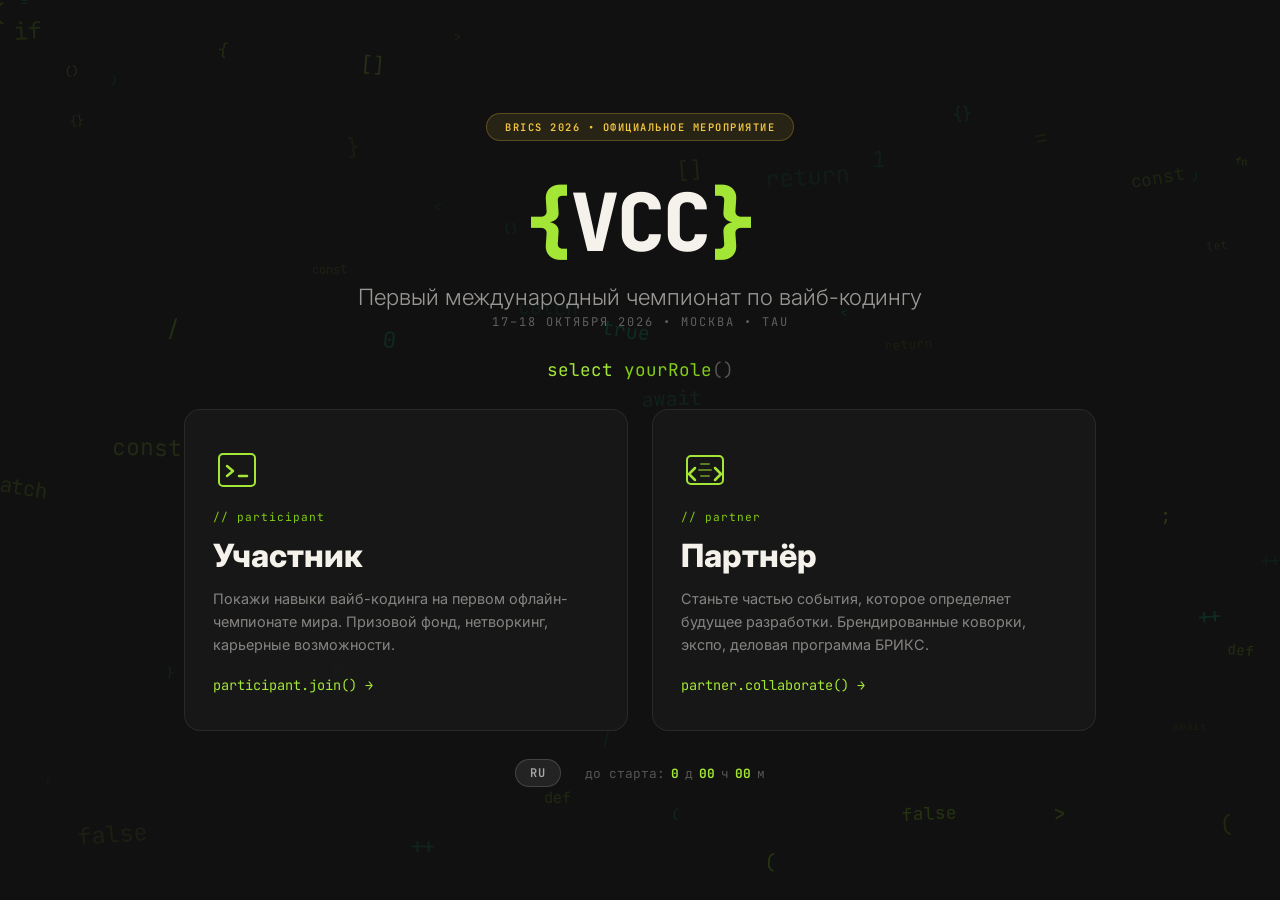
==== commit 6d3e742f: "Add multi-page site: selector, participants, and partners pages Restructure the site into three page" ====
--- a/index.html
+++ b/index.html
@@ -1,1231 +1,97 @@
 <!DOCTYPE html>
-<html lang="ru" data-theme="light">
+<html lang="ru">
 <head>
     <meta charset="UTF-8">
     <meta name="viewport" content="width=device-width, initial-scale=1.0">
-    <title>Первый международный чемпионат по вайб-кодингу | Партнёрство</title>
-    <meta name="description" content="Станьте партнёром первого в мире офлайн-чемпионата по вайб-кодингу. 4 000 участников, 8–12 брендированных коворков, деловая программа БРИКС. Москва, октябрь 2026.">
-    <meta property="og:title" content="Первый международный чемпионат по вайб-кодингу">
-    <meta property="og:description" content="Станьте партнёром первого в мире офлайн-чемпионата по вайб-кодингу. 4 000 участников, Москва, октябрь 2026.">
-    <meta property="og:type" content="website">
+    <title>VCC 2026 — Первый международный чемпионат по вайб-кодингу</title>
+    <meta name="description" content="Первый в мире офлайн-чемпионат по вайб-кодингу. 4 000 участников, Москва, октябрь 2026. Выберите: вы участник или партнёр?">
     <link rel="icon" href="data:image/svg+xml,<svg xmlns='http://www.w3.org/2000/svg' viewBox='0 0 32 32'><text y='28' font-size='28'>⚡</text></svg>">
     <link rel="preconnect" href="https://fonts.googleapis.com">
     <link rel="preconnect" href="https://fonts.gstatic.com" crossorigin>
     <link href="https://fonts.googleapis.com/css2?family=JetBrains+Mono:wght@400;500;700;800&family=Inter:wght@300;400;500;600;700&display=swap" rel="stylesheet">
     <style>
-/* ===== RESET ===== */
 *, *::before, *::after { margin: 0; padding: 0; box-sizing: border-box; }
-
-/* ===== SHARED TOKENS ===== */
-:root {
-    --font-mono: 'JetBrains Mono', monospace;
-    --font-sans: 'Inter', -apple-system, sans-serif;
-    --container: 1200px;
-    --radius: 12px;
-    --radius-sm: 8px;
-    --transition: 0.3s cubic-bezier(0.4, 0, 0.2, 1);
-    --bg-hero: #111111;
-    --text-hero: #f5f2eb;
+:root { --font-mono: 'JetBrains Mono', monospace; --font-sans: 'Inter', -apple-system, sans-serif; }
+body { font-family: var(--font-sans); background: #111; color: #f5f2eb; min-height: 100vh; display: flex; flex-direction: column; align-items: center; justify-content: center; overflow: hidden; position: relative; }
+canvas { position: fixed; top: 0; left: 0; width: 100%; height: 100%; z-index: 0; pointer-events: none; }
+.selector { position: relative; z-index: 1; display: flex; flex-direction: column; align-items: center; justify-content: center; min-height: 100vh; padding: 24px; gap: 28px; width: 100%; max-width: 960px; }
+.selector__badge { font-family: var(--font-mono); font-size: 0.65rem; font-weight: 600; color: #f5c842; letter-spacing: 1.5px; text-transform: uppercase; background: rgba(245,200,66,0.1); border: 1px solid rgba(245,200,66,0.25); border-radius: 999px; padding: 6px 18px; opacity: 0; animation: fadeIn 0.8s 0.2s forwards; }
+.selector__brand { text-align: center; opacity: 0; animation: fadeIn 0.8s 0.4s forwards; }
+.selector__logo { font-family: var(--font-mono); font-size: clamp(3rem,8vw,5rem); font-weight: 800; letter-spacing: -2px; margin-bottom: 8px; }
+.selector__logo .bracket { color: #a3e635; }
+.selector__title { font-family: var(--font-sans); font-size: clamp(1rem,2.5vw,1.4rem); font-weight: 300; color: rgba(245,242,235,0.6); margin-bottom: 4px; }
+.selector__date { font-family: var(--font-mono); font-size: 0.75rem; color: rgba(245,242,235,0.35); letter-spacing: 2px; text-transform: uppercase; }
+.selector__prompt { font-family: var(--font-mono); font-size: clamp(0.85rem,1.8vw,1.1rem); color: rgba(245,242,235,0.4); opacity: 0; animation: fadeIn 0.8s 0.6s forwards; }
+.selector__prompt .kw { color: #a3e635; }
+.selector__prompt .fn { color: #84cc16; }
+.selector__prompt .op { color: rgba(245,242,235,0.3); }
+.selector__cards { display: grid; grid-template-columns: 1fr 1fr; gap: 24px; width: 100%; opacity: 0; animation: fadeIn 0.8s 0.8s forwards; }
+.selector__card { background: rgba(26,26,26,0.8); border: 1px solid rgba(255,255,255,0.08); border-radius: 16px; padding: 36px 28px; text-decoration: none; color: #f5f2eb; transition: all 0.4s cubic-bezier(0.4,0,0.2,1); position: relative; overflow: hidden; display: flex; flex-direction: column; gap: 12px; backdrop-filter: blur(12px); }
+.selector__card::before { content: ''; position: absolute; top: 0; left: 0; right: 0; height: 3px; background: linear-gradient(90deg,#84cc16,#a3e635); opacity: 0; transition: opacity 0.4s; }
+.selector__card:hover { transform: translateY(-8px); border-color: rgba(163,230,53,0.3); box-shadow: 0 20px 60px rgba(163,230,53,0.1), 0 0 80px rgba(163,230,53,0.05); }
+.selector__card:hover::before { opacity: 1; }
+.selector__card-icon { width: 48px; height: 48px; color: #a3e635; margin-bottom: 4px; }
+.selector__card-label { font-family: var(--font-mono); font-size: 0.7rem; color: #84cc16; letter-spacing: 1px; }
+.selector__card h2 { font-family: var(--font-sans); font-size: clamp(1.5rem,3vw,2rem); font-weight: 800; }
+.selector__card p { font-size: 0.9rem; color: rgba(245,242,235,0.5); line-height: 1.6; flex-grow: 1; }
+.selector__card-cta { font-family: var(--font-mono); font-size: 0.85rem; color: #a3e635; margin-top: 8px; transition: transform 0.3s; }
+.selector__card:hover .selector__card-cta { transform: translateX(8px); }
+.selector__countdown { font-family: var(--font-mono); font-size: 0.8rem; color: rgba(245,242,235,0.3); display: flex; gap: 6px; align-items: center; }
+.selector__countdown .num { color: #a3e635; font-weight: 700; }
+.selector__footer { display: flex; align-items: center; gap: 24px; opacity: 0; animation: fadeIn 0.8s 1s forwards; }
+.lang-toggle { font-family: var(--font-mono); font-size: 0.75rem; font-weight: 600; background: rgba(255,255,255,0.08); border: 1px solid rgba(255,255,255,0.15); border-radius: 999px; padding: 5px 14px; cursor: pointer; color: rgba(255,255,255,0.6); transition: all 0.3s; text-transform: uppercase; letter-spacing: 1px; }
+.lang-toggle:hover { color: #fff; border-color: rgba(255,255,255,0.4); }
+@keyframes fadeIn { from { opacity: 0; transform: translateY(16px); } to { opacity: 1; transform: translateY(0); } }
+@media (max-width: 640px) {
+    .selector__cards { grid-template-columns: 1fr; }
+    .selector__card { padding: 28px 20px; }
+    .selector { gap: 20px; padding: 20px 16px; }
 }
-
-/* ===== CREAM / LIME THEME (default) ===== */
-:root {
-    --bg-primary: #f5f2eb;
-    --bg-secondary: #ece8df;
-    --bg-card: #ffffff;
-    --bg-card-hover: #fafaf5;
-    --text-primary: #111111;
-    --text-secondary: #3a3a3a;
-    --text-muted: #777770;
-    --accent-purple: #111111;
-    --accent-blue: #111111;
-    --accent-cyan: #0d9e6d;
-    --accent-green: #84cc16;
-    --accent-lime: #a3e635;
-    --accent-pink: #111111;
-    --accent-orange: #84cc16;
-    --accent-yellow: #a3e635;
-    --gradient-main: linear-gradient(135deg, #84cc16 0%, #a3e635 50%, #0d9e6d 100%);
-    --card-border: rgba(17, 17, 17, 0.10);
-    --card-shadow: 0 2px 16px rgba(0, 0, 0, 0.04);
-    --header-bg: rgba(245, 242, 235, 0.92);
-    --header-border: rgba(17, 17, 17, 0.06);
-}
-
-/* ===== DARK THEME ===== */
-html[data-theme="dark"] {
-    --bg-primary: #111111;
-    --bg-secondary: #1a1a1a;
-    --bg-card: #1e1e1e;
-    --bg-card-hover: #252525;
-    --bg-hero: #111111;
-    --text-primary: #f5f2eb;
-    --text-secondary: #b0ab9f;
-    --text-muted: #6b6860;
-    --accent-purple: #a3e635;
-    --accent-blue: #84cc16;
-    --accent-cyan: #0d9e6d;
-    --accent-green: #a3e635;
-    --accent-lime: #a3e635;
-    --accent-pink: #84cc16;
-    --accent-orange: #a3e635;
-    --accent-yellow: #a3e635;
-    --gradient-main: linear-gradient(135deg, #84cc16 0%, #a3e635 50%, #0d9e6d 100%);
-    --card-border: rgba(163, 230, 53, 0.12);
-    --card-shadow: 0 2px 16px rgba(0,0,0,0.3);
-    --header-bg: rgba(17, 17, 17, 0.92);
-    --header-border: rgba(163, 230, 53, 0.08);
-}
-
-html { scroll-behavior: smooth; font-size: 16px; -webkit-font-smoothing: antialiased; }
-body { font-family: var(--font-sans); background: var(--bg-primary); color: var(--text-primary); line-height: 1.6; overflow-x: hidden; transition: background 0.4s, color 0.4s; background-image: url("data:image/svg+xml,%3Csvg width='40' height='40' xmlns='http://www.w3.org/2000/svg'%3E%3Ccircle cx='1' cy='1' r='0.6' fill='rgba(0,0,0,0.04)'/%3E%3C/svg%3E"); background-size: 40px 40px; }
-html[data-theme="dark"] body { background-image: url("data:image/svg+xml,%3Csvg width='40' height='40' xmlns='http://www.w3.org/2000/svg'%3E%3Ccircle cx='1' cy='1' r='0.6' fill='rgba(163,230,53,0.03)'/%3E%3C/svg%3E"); }
-a { color: inherit; text-decoration: none; }
-ul { list-style: none; }
-.container { max-width: var(--container); margin: 0 auto; padding: 0 24px; }
-
-/* ===== CODE SYNTAX ===== */
-.code-keyword { color: #111; font-family: var(--font-mono); font-weight: 700; }
-html[data-theme="dark"] .code-keyword { color: #a3e635; }
-.code-var { color: #0d9e6d; font-family: var(--font-mono); }
-.code-func { color: #84cc16; font-family: var(--font-mono); font-weight: 700; }
-html[data-theme="dark"] .code-func { color: #a3e635; }
-.code-string { color: #0d9e6d; font-family: var(--font-mono); }
-.code-num { color: #111; font-family: var(--font-mono); font-weight: 700; }
-html[data-theme="dark"] .code-num { color: #a3e635; }
-.code-op { color: #555; font-family: var(--font-mono); }
-html[data-theme="dark"] .code-op { color: #84cc16; }
-.code-comment { color: var(--text-muted); font-family: var(--font-mono); font-style: italic; }
-
-/* ===== BUTTONS ===== */
-.btn { display: inline-flex; align-items: center; justify-content: center; gap: 8px; font-family: var(--font-mono); font-weight: 600; font-size: 0.95rem; padding: 14px 32px; border-radius: var(--radius); border: 2px solid transparent; cursor: pointer; transition: var(--transition); white-space: nowrap; }
-.btn--sm { padding: 10px 20px; font-size: 0.85rem; }
-.btn--lg { padding: 18px 40px; font-size: 1.05rem; }
-.btn--primary { background: #111; color: #a3e635; border: none; font-weight: 700; }
-.btn--primary:hover { transform: translateY(-2px); box-shadow: 0 8px 30px rgba(132, 204, 22, 0.3); background: #222; }
-html[data-theme="dark"] .btn--primary { background: #a3e635; color: #111; }
-html[data-theme="dark"] .btn--primary:hover { background: #84cc16; }
-.btn--glow { position: relative; }
-.btn--glow::before { content: ''; position: absolute; inset: -2px; border-radius: var(--radius); background: var(--gradient-main); z-index: -1; filter: blur(15px); opacity: 0.3; transition: var(--transition); }
-.btn--glow:hover::before { opacity: 0.5; filter: blur(20px); }
-.btn--outline { background: transparent; color: var(--text-primary); border: 2px solid var(--card-border); }
-.btn--outline:hover { border-color: #84cc16; background: rgba(132, 204, 22, 0.06); transform: translateY(-2px); }
-.btn--white { background: #a3e635; color: #111; border: none; font-weight: 700; }
-.btn--white:hover { transform: translateY(-2px); box-shadow: 0 8px 30px rgba(163,230,53,0.35); }
-.btn--ghost { background: rgba(163,230,53,0.1); color: #a3e635; border: 1px solid rgba(163,230,53,0.35); }
-.btn--ghost:hover { background: rgba(163,230,53,0.2); transform: translateY(-2px); }
-
-/* ===== HEADER ===== */
-.header { position: fixed; top: 0; left: 0; right: 0; z-index: 1000; padding: 14px 0; transition: var(--transition); }
-.header.scrolled { background: var(--header-bg); backdrop-filter: blur(20px); border-bottom: 1px solid var(--header-border); padding: 10px 0; }
-.header__inner { max-width: var(--container); margin: 0 auto; padding: 0 24px; display: flex; align-items: center; gap: 24px; }
-.header__logo { font-family: var(--font-mono); font-size: 1.4rem; font-weight: 800; display: flex; align-items: center; gap: 2px; }
-.logo__bracket { color: #84cc16; }
-.logo__text { color: var(--text-primary); -webkit-text-fill-color: var(--text-primary); }
-.header__nav { display: flex; gap: 24px; margin-left: auto; }
-.nav__link { font-family: var(--font-mono); font-size: 0.8rem; color: var(--text-secondary); transition: var(--transition); position: relative; }
-.nav__link:hover { color: #84cc16; }
-.nav__link::after { content: ''; position: absolute; bottom: -4px; left: 0; width: 0; height: 2px; background: #84cc16; transition: var(--transition); }
-.nav__link:hover::after { width: 100%; }
-/* Header in hero zone — white text */
-.header:not(.scrolled) .nav__link { color: rgba(255,255,255,0.6); }
-.header:not(.scrolled) .nav__link:hover { color: #fff; }
-.header:not(.scrolled) .burger span { background: #fff; }
-
-.header__right { display: flex; align-items: center; gap: 12px; margin-left: 12px; }
-
-
-/* ===== LANG TOGGLE ===== */
-.lang-toggle { font-family: var(--font-mono); font-size: 0.75rem; font-weight: 600; background: var(--bg-secondary); border: 1px solid var(--card-border); border-radius: 999px; padding: 4px 12px; cursor: pointer; color: var(--text-secondary); transition: var(--transition); flex-shrink: 0; text-transform: uppercase; letter-spacing: 1px; }
-.lang-toggle:hover { border-color: #84cc16; color: #84cc16; }
-.header:not(.scrolled) .lang-toggle { background: rgba(255,255,255,0.1); border-color: rgba(255,255,255,0.25); color: rgba(255,255,255,0.7); }
-.header:not(.scrolled) .lang-toggle:hover { color: #fff; border-color: rgba(255,255,255,0.5); }
-/* ===== THEME TOGGLE ===== */
-.theme-toggle { background: var(--bg-secondary); border: 1px solid var(--card-border); border-radius: 999px; width: 48px; height: 28px; cursor: pointer; position: relative; transition: var(--transition); flex-shrink: 0; font-size: 0; }
-.header:not(.scrolled) .theme-toggle { background: rgba(255,255,255,0.1); border-color: rgba(255,255,255,0.25); }
-.theme-toggle::after { content: ''; position: absolute; top: 3px; left: 3px; width: 20px; height: 20px; border-radius: 50%; background: #111; transition: left 0.3s, background 0.3s; box-shadow: 0 1px 4px rgba(0,0,0,0.2); }
-html[data-theme="dark"] .theme-toggle::after { left: 23px; background: #a3e635; }
-.theme-toggle__sun, .theme-toggle__moon { position: absolute; top: 50%; width: 12px; height: 12px; transform: translateY(-50%); pointer-events: none; }
-.theme-toggle__sun { left: 6px; opacity: 0; }
-.theme-toggle__moon { right: 6px; opacity: 1; }
-html[data-theme="dark"] .theme-toggle__sun { opacity: 1; }
-html[data-theme="dark"] .theme-toggle__moon { opacity: 0; }
-
-.burger { display: none; flex-direction: column; gap: 5px; background: none; border: none; cursor: pointer; padding: 8px; }
-.burger span { display: block; width: 24px; height: 2px; background: var(--text-primary); transition: var(--transition); border-radius: 2px; }
-.burger.active span:nth-child(1) { transform: rotate(45deg) translate(5px, 5px); }
-.burger.active span:nth-child(2) { opacity: 0; }
-.burger.active span:nth-child(3) { transform: rotate(-45deg) translate(5px, -5px); }
-
-/* ===== HERO (always dark) ===== */
-.hero { position: relative; min-height: 100vh; display: flex; align-items: center; justify-content: center; overflow: hidden; padding: 140px 24px 80px; background: var(--bg-hero); color: var(--text-hero); }
-#hero-canvas { position: absolute; top: 0; left: 0; width: 100%; height: 100%; z-index: 0; }
-.hero::before { content: ''; position: absolute; inset: 0; background: radial-gradient(ellipse at 20% 50%, rgba(132,204,22,0.1) 0%, transparent 50%), radial-gradient(ellipse at 80% 30%, rgba(163,230,53,0.07) 0%, transparent 50%), radial-gradient(ellipse at 50% 100%, rgba(132,204,22,0.12) 0%, transparent 40%); z-index: 1; }
-.hero::after { display: none; }
-.hero__content { position: relative; z-index: 2; text-align: center; max-width: 820px; }
-
-.hero__date { font-family: var(--font-mono); font-size: 0.9rem; color: rgba(255,255,255,0.5); margin-bottom: 28px; letter-spacing: 2px; text-transform: uppercase; opacity: 0; animation: fadeInUp 0.8s 0.3s forwards; }
-
-.hero__title { font-family: var(--font-sans); font-size: clamp(2rem, 5vw, 3.5rem); font-weight: 800; line-height: 1.15; margin-bottom: 20px; letter-spacing: -0.02em; opacity: 0; animation: fadeInUp 0.8s 0.5s forwards; }
-.hero__title-gradient { color: #a3e635; -webkit-text-fill-color: #a3e635; }
-
-.hero__subtitle { font-size: 1.15rem; color: rgba(255,255,255,0.65); line-height: 1.7; margin-bottom: 40px; max-width: 640px; margin-left: auto; margin-right: auto; opacity: 0; animation: fadeInUp 0.8s 0.7s forwards; }
-
-.hero__actions { display: flex; justify-content: center; flex-wrap: wrap; gap: 16px; margin-bottom: 56px; opacity: 0; animation: fadeInUp 0.8s 0.9s forwards; }
-
-.hero__stats { display: flex; justify-content: center; gap: 48px; opacity: 0; animation: fadeInUp 0.8s 1.1s forwards; }
-.hero__stat { text-align: center; }
-.hero__stat-num { font-family: var(--font-mono); font-size: 2rem; font-weight: 800; color: #fff; }
-.hero__stat-label { font-family: var(--font-mono); font-size: 0.7rem; color: rgba(255,255,255,0.4); text-transform: uppercase; letter-spacing: 1px; margin-top: 4px; }
-
-.hero__countdown { display: flex; justify-content: center; align-items: center; gap: 8px; margin-top: 48px; opacity: 0; animation: fadeInUp 0.8s 1.3s forwards; }
-.countdown__item { text-align: center; }
-.countdown__num { font-family: var(--font-mono); font-size: clamp(1.5rem, 3vw, 2rem); font-weight: 800; color: #fff; display: block; min-width: 56px; }
-.countdown__label { font-family: var(--font-mono); font-size: 0.65rem; color: rgba(255,255,255,0.35); text-transform: uppercase; letter-spacing: 1px; }
-.countdown__sep { font-family: var(--font-mono); font-size: 1.5rem; color: #84cc16; opacity: 0.5; margin-top: -16px; }
-
-/* ===== SECTIONS ===== */
-.section { padding: 100px 0; position: relative; transition: background 0.4s; }
-.section--alt { background: var(--bg-secondary); }
-
-/* Decorative blobs */
-.section::before { content: ''; position: absolute; width: 300px; height: 300px; border-radius: 50%; background: radial-gradient(circle, rgba(132,204,22,0.06) 0%, transparent 70%); pointer-events: none; z-index: 0; }
-.section:nth-child(odd)::before { right: -100px; top: 60px; }
-.section:nth-child(even)::before { left: -100px; bottom: 60px; }
-html[data-theme="dark"] .section::before { background: radial-gradient(circle, rgba(163,230,53,0.04) 0%, transparent 70%); }
-.section > .container { position: relative; z-index: 1; }
-
-/* Section dividers */
-.section + .section::after { content: ''; position: absolute; top: 0; left: 50%; transform: translateX(-50%); width: 120px; height: 3px; background: linear-gradient(90deg, transparent, #84cc16, transparent); border-radius: 2px; }
-html[data-theme="dark"] .section + .section::after { background: linear-gradient(90deg, transparent, rgba(163,230,53,0.4), transparent); }
-
-.section__header { margin-bottom: 56px; padding: 32px 36px; background: #111; border-radius: var(--radius); position: relative; overflow: hidden; box-shadow: 0 8px 32px rgba(0,0,0,0.15); }
-.section__header::before { content: ''; position: absolute; left: 0; top: 0; bottom: 0; width: 5px; background: linear-gradient(to bottom, #a3e635, #84cc16); }
-.section__header::after { content: ''; position: absolute; right: -30px; top: -30px; width: 160px; height: 160px; background: radial-gradient(circle, rgba(163, 230, 53, 0.1) 0%, transparent 70%); border-radius: 50%; }
-html[data-theme="dark"] .section__header { background: #1a1a1a; box-shadow: 0 8px 32px rgba(0,0,0,0.3); }
-.section__label { margin-bottom: 8px; font-size: 0.85rem; }
-.section__header .section__label .code-comment { color: #84cc16; opacity: 0.7; }
-.section__title { font-family: var(--font-sans); font-size: clamp(1.8rem, 4vw, 2.8rem); margin-bottom: 0; font-weight: 800; line-height: 1.3; color: #f5f2eb; letter-spacing: -0.02em; }
-.section__title-code { display: block; font-family: var(--font-mono); font-size: clamp(0.85rem, 1.5vw, 1.05rem); font-weight: 500; color: #84cc16; margin-top: 8px; opacity: 0.8; }
-.section__title .code-func { color: #a3e635; font-weight: 800; }
-.section__title .code-keyword { color: #84cc16; }
-.section__title .code-var { color: #a3e635; }
-.section__title .code-string { color: #84cc16; }
-.section__title .code-op { color: #6b6860; }
-.section__title-close { font-family: var(--font-mono); font-size: clamp(1.2rem, 2.5vw, 1.7rem); margin-top: 40px; font-weight: 400; color: var(--text-muted); }
-/* Standalone labels (no header wrapper) */
-.section > .container > .section__label:first-child { margin-bottom: 6px; }
-.section > .container > .section__label + .section__title { margin-bottom: 40px; }
-
-/* ===== REVEAL ===== */
-.reveal { opacity: 0; transform: translateY(24px); transition: opacity 0.6s, transform 0.6s cubic-bezier(0.4, 0, 0.2, 1); }
-.reveal.visible { opacity: 1; transform: translateY(0); }
-
-/* ===== TREND ===== */
-.trend__grid { display: grid; grid-template-columns: repeat(4, 1fr); gap: 20px; margin-bottom: 40px; }
-.trend__card { background: var(--bg-card); border: 1px solid var(--card-border); border-radius: var(--radius); padding: 28px 20px; text-align: center; transition: var(--transition); box-shadow: 0 4px 20px rgba(0,0,0,0.06); position: relative; overflow: hidden; }
-.trend__card::before { content: ''; position: absolute; top: 0; left: 0; right: 0; height: 3px; background: linear-gradient(90deg, #84cc16, #a3e635); }
-.trend__card:hover { border-color: #84cc16; transform: translateY(-6px); box-shadow: 0 12px 40px rgba(132,204,22,0.12); }
-.trend__num { font-family: var(--font-mono); font-size: 2.8rem; font-weight: 800; color: #111; display: inline; }
-html[data-theme="dark"] .trend__num { color: #a3e635; }
-.trend__unit { font-family: var(--font-mono); font-size: 1.8rem; font-weight: 800; color: #111; display: inline; }
-html[data-theme="dark"] .trend__unit { color: #a3e635; }
-.trend__num-text { font-family: var(--font-mono); font-size: 1.3rem; font-weight: 800; color: #111; margin-bottom: 8px; }
-html[data-theme="dark"] .trend__num-text { color: #a3e635; }
-.trend__text { color: var(--text-secondary); font-size: 0.85rem; margin-top: 10px; line-height: 1.5; }
-.trend__src { font-family: var(--font-mono); font-size: 0.65rem; color: var(--text-muted); display: block; margin-top: 10px; }
-.trend__footer { text-align: center; font-size: 1.05rem; line-height: 1.6; }
-
-/* ===== FORMAT ===== */
-.format__timeline { display: flex; align-items: flex-start; gap: 0; }
-.format__stage { flex: 1; background: var(--bg-card); border: 1px solid var(--card-border); border-radius: var(--radius); padding: 28px 20px; transition: var(--transition); box-shadow: 0 4px 20px rgba(0,0,0,0.06); position: relative; overflow: hidden; }
-.format__stage::before { content: ''; position: absolute; top: 0; left: 0; right: 0; height: 3px; background: linear-gradient(90deg, #84cc16, #0d9e6d); }
-.format__stage:hover { border-color: #84cc16; transform: translateY(-6px); box-shadow: 0 12px 40px rgba(132,204,22,0.12); }
-.format__icon { width: 44px; height: 44px; color: #84cc16; margin-bottom: 14px; }
-.format__stage-label { font-family: var(--font-mono); font-size: 0.7rem; color: #84cc16; text-transform: uppercase; letter-spacing: 2px; margin-bottom: 6px; }
-.format__stage h3 { font-family: var(--font-mono); font-size: 1rem; margin-bottom: 14px; }
-.format__stage li { font-size: 0.85rem; color: var(--text-secondary); padding: 5px 0 5px 16px; position: relative; line-height: 1.5; }
-.format__stage li::before { content: '>'; position: absolute; left: 0; color: #84cc16; font-family: var(--font-mono); }
-.format__connector { display: flex; align-items: center; padding: 0 6px; padding-top: 50px; }
-.format__connector span { display: block; width: 32px; height: 2px; background: var(--gradient-main); position: relative; }
-.format__connector span::after { content: '\2192'; position: absolute; right: -8px; top: -10px; color: var(--accent-purple); font-family: var(--font-mono); }
-
-/* ===== COWORKS ===== */
-.coworks__subtitle { font-size: 1.05rem; color: var(--text-secondary); max-width: 750px; line-height: 1.7; margin-bottom: 44px; }
-.coworks__scheme { margin-bottom: 44px; }
-.scheme__title { margin-bottom: 16px; }
-.scheme__grid { display: grid; grid-template-columns: repeat(5, 1fr); gap: 14px; }
-.scheme__zone { background: var(--bg-card); border: 1px solid var(--card-border); border-radius: var(--radius); padding: 24px 16px; text-align: center; transition: var(--transition); position: relative; overflow: hidden; box-shadow: 0 4px 20px rgba(0,0,0,0.06); }
-.scheme__zone::after { content: ''; position: absolute; bottom: 0; left: 0; right: 0; height: 3px; }
-.scheme__zone--dev::after { background: var(--accent-purple); }
-.scheme__zone--mentor::after { background: var(--accent-blue); }
-.scheme__zone--rest::after { background: var(--accent-cyan); }
-.scheme__zone--food::after { background: var(--accent-green); }
-.scheme__zone--brand::after { background: var(--accent-pink); }
-.scheme__zone:hover { transform: translateY(-4px); border-color: #84cc16; }
-.scheme__zone-icon { width: 36px; height: 36px; margin: 0 auto 10px; color: #84cc16; }
-.scheme__zone-name { font-family: var(--font-mono); font-size: 0.8rem; font-weight: 600; margin-bottom: 4px; }
-.scheme__zone-size { font-size: 0.75rem; color: var(--text-muted); }
-
-.coworks__benefits { background: #111; border: 1px solid rgba(132,204,22,0.12); border-radius: var(--radius); padding: 32px; font-family: var(--font-mono); font-size: 0.85rem; line-height: 2; margin-bottom: 36px; box-shadow: 0 8px 32px rgba(0,0,0,0.12); color: #f5f2eb; }
-html[data-theme="dark"] .coworks__benefits { background: #1a1a1a; }
-.coworks__benefits .code-string { color: #a3e635; }
-.coworks__benefits .code-keyword { color: #84cc16; }
-.coworks__benefits .code-func { color: #a3e635; }
-.coworks__benefits .code-op { color: #6b6860; }
-.benefit__item--value { padding-left: 24px; }
-.coworks__cta { text-align: center; }
-
-/* ===== BRICS ===== */
-.brics__desc { font-size: 1rem; color: var(--text-secondary); max-width: 700px; line-height: 1.7; margin-bottom: 36px; }
-.brics__days { display: grid; grid-template-columns: 1fr 1fr; gap: 20px; margin-bottom: 28px; }
-.brics__day { background: var(--bg-card); border: 1px solid var(--card-border); border-radius: var(--radius); padding: 24px; box-shadow: var(--card-shadow); }
-.brics__day-label { font-family: var(--font-mono); font-size: 0.75rem; color: #84cc16; text-transform: uppercase; letter-spacing: 2px; margin-bottom: 6px; }
-.brics__day-theme { font-size: 1rem; }
-.brics__vip { background: var(--bg-secondary); border-left: 3px solid #84cc16; padding: 14px 20px; margin-bottom: 28px; border-radius: 0 var(--radius-sm) var(--radius-sm) 0; color: var(--text-secondary); font-size: 0.95rem; }
-.brics__flags { display: flex; flex-wrap: wrap; gap: 10px; }
-.flag-tag { font-family: var(--font-mono); font-size: 0.75rem; padding: 6px 14px; background: var(--bg-card); border: 1px solid var(--card-border); border-radius: 999px; color: var(--text-secondary); }
-
-/* ===== EXPO ===== */
-.expo__desc { font-size: 1rem; color: var(--text-secondary); margin-bottom: 28px; }
-.expo__stands { display: grid; grid-template-columns: repeat(4, 1fr); gap: 16px; margin-bottom: 28px; }
-.expo__stand { background: var(--bg-card); border: 1px solid var(--card-border); border-radius: var(--radius); padding: 28px; text-align: center; transition: var(--transition); box-shadow: 0 4px 20px rgba(0,0,0,0.06); position: relative; overflow: hidden; }
-.expo__stand::before { content: ''; position: absolute; top: 0; left: 0; right: 0; height: 3px; background: linear-gradient(90deg, #0d9e6d, #84cc16); }
-.expo__stand:hover { border-color: #84cc16; transform: translateY(-6px); box-shadow: 0 12px 40px rgba(132,204,22,0.12); }
-.expo__stand-type { font-family: var(--font-mono); font-weight: 700; font-size: 0.95rem; color: #111; margin-bottom: 6px; }
-html[data-theme="dark"] .expo__stand-type { color: #a3e635; }
-.expo__stand-size { font-family: var(--font-mono); font-size: 0.8rem; color: var(--text-secondary); }
-.expo__cta { text-align: center; }
-
-/* ===== STATS ===== */
-.stats__grid { display: grid; grid-template-columns: repeat(3, 1fr); gap: 24px; }
-.stats__item { text-align: center; padding: 36px 28px; background: var(--bg-card); border: 1px solid var(--card-border); border-radius: var(--radius); transition: var(--transition); box-shadow: 0 4px 20px rgba(0,0,0,0.06); position: relative; overflow: hidden; }
-.stats__item::before { content: ''; position: absolute; top: 0; left: 0; right: 0; height: 3px; background: linear-gradient(90deg, #a3e635, #84cc16); }
-.stats__item::after { content: ''; position: absolute; right: -20px; bottom: -20px; width: 80px; height: 80px; border-radius: 50%; background: rgba(132,204,22,0.04); }
-.stats__item:hover { border-color: #84cc16; transform: translateY(-6px); box-shadow: 0 12px 40px rgba(132,204,22,0.12); }
-.stats__num, .stats__num-text { font-family: var(--font-mono); font-size: 2.8rem; font-weight: 800; color: #111; display: inline; }
-html[data-theme="dark"] .stats__num, html[data-theme="dark"] .stats__num-text { color: #a3e635; }
-.stats__plus { font-family: var(--font-mono); font-size: 1.4rem; font-weight: 700; color: #84cc16; display: inline; }
-.stats__label { color: var(--text-secondary); font-size: 0.85rem; margin-top: 6px; }
-
-/* ===== PARTNERS ===== */
-.partners__grid { display: grid; grid-template-columns: repeat(4, 1fr); gap: 20px; }
-.partner-card { background: var(--bg-card); border: 1px solid var(--card-border); border-radius: var(--radius); padding: 28px 24px; transition: var(--transition); display: flex; flex-direction: column; box-shadow: 0 4px 20px rgba(0,0,0,0.06); position: relative; overflow: hidden; }
-.partner-card::before { content: ''; position: absolute; top: 0; left: 0; right: 0; height: 3px; background: var(--card-border); transition: var(--transition); }
-.partner-card:hover { border-color: #84cc16; transform: translateY(-6px); box-shadow: 0 12px 40px rgba(132,204,22,0.12); }
-.partner-card:hover::before { background: #84cc16; }
-.partner-card--featured { border-color: #84cc16; background: linear-gradient(180deg, rgba(132,204,22,0.06) 0%, var(--bg-card) 100%); }
-.partner-card--featured::before { background: linear-gradient(90deg, #84cc16, #a3e635); }
-.partner-card__badge { font-family: var(--font-mono); font-size: 0.65rem; color: var(--accent-orange); margin-bottom: 10px; text-transform: uppercase; letter-spacing: 1px; font-weight: 700; }
-.partner-card__title { font-family: var(--font-mono); font-size: 1rem; margin-bottom: 14px; color: #111; font-weight: 700; }
-html[data-theme="dark"] .partner-card__title { color: #a3e635; }
-.partner-card__list { flex-grow: 1; margin-bottom: 18px; }
-.partner-card__list li { font-size: 0.82rem; color: var(--text-secondary); padding: 4px 0 4px 18px; position: relative; line-height: 1.5; }
-.partner-card__list li::before { content: '\2713'; position: absolute; left: 0; color: #84cc16; font-size: 0.8rem; }
-
-/* ===== VENUE ===== */
-.venue__content { display: grid; grid-template-columns: 1fr 1fr; gap: 44px; align-items: center; }
-.venue__photo { width: 100%; border-radius: var(--radius); aspect-ratio: 16/10; object-fit: cover; border: 2px solid rgba(132,204,22,0.15); box-shadow: 0 12px 40px rgba(0,0,0,0.12); }
-.venue__placeholder { background: #111; border: 1px solid var(--card-border); border-radius: var(--radius); aspect-ratio: 16/10; display: flex; flex-direction: column; align-items: center; justify-content: center; }
-.venue__placeholder-text { font-family: var(--font-mono); font-size: 3.5rem; font-weight: 800; color: #a3e635; }
-.venue__placeholder-sub { font-family: var(--font-mono); color: #6b6860; font-size: 1.1rem; }
-.venue__detail { font-family: var(--font-mono); font-size: 0.95rem; padding: 9px 0; border-bottom: 1px solid var(--card-border); }
-.venue__zones { display: flex; flex-wrap: wrap; gap: 8px; margin-top: 16px; }
-.zone-tag { font-family: var(--font-mono); font-size: 0.75rem; padding: 6px 12px; background: var(--bg-secondary); border: 1px solid var(--card-border); border-radius: 999px; }
-
-/* ===== ORGANIZER ===== */
-.organizer__content { display: grid; grid-template-columns: 180px 1fr; gap: 36px; align-items: center; }
-.organizer__photo-placeholder { width: 180px; height: 180px; border-radius: 50%; background: #111; border: 2px solid rgba(132,204,22,0.2); display: flex; align-items: center; justify-content: center; font-family: var(--font-mono); font-size: 2.5rem; font-weight: 800; color: #a3e635; }
-.organizer__logo { width: 180px; height: auto; }
-.organizer__logo--light { display: none; }
-html[data-theme="dark"] .organizer__logo--dark { display: none; }
-html[data-theme="dark"] .organizer__logo--light { display: block; }
-.organizer__info h3 { font-family: var(--font-mono); font-size: 1.1rem; margin-bottom: 6px; }
-.organizer__info p { color: var(--text-secondary); margin-bottom: 6px; font-size: 0.95rem; }
-.organizer__founder { font-style: italic; color: var(--text-muted) !important; font-size: 0.9rem !important; }
-.organizer__clients { display: flex; flex-wrap: wrap; gap: 10px; margin-top: 14px; }
-.client-logo { font-family: var(--font-mono); font-size: 0.7rem; padding: 6px 14px; background: var(--bg-secondary); border: 1px solid var(--card-border); border-radius: var(--radius-sm); color: var(--text-secondary); transition: var(--transition); }
-.client-logo:hover { border-color: #84cc16; color: var(--text-primary); }
-
-/* ===== CONTACT FORM ===== */
-.contact__wrapper { display: grid; grid-template-columns: 1fr 260px; gap: 44px; align-items: start; }
-.contact__form { display: flex; flex-direction: column; gap: 14px; }
-.form__row { display: grid; grid-template-columns: 1fr 1fr; gap: 14px; }
-.form__group { display: flex; flex-direction: column; gap: 5px; }
-.form__group--full { grid-column: 1 / -1; }
-.form__label { font-family: var(--font-mono); font-size: 0.75rem; color: var(--text-muted); }
-.form__input { font-family: var(--font-mono); font-size: 0.85rem; padding: 12px 16px; background: var(--bg-card); border: 1px solid var(--card-border); border-radius: var(--radius-sm); color: var(--text-primary); transition: var(--transition); outline: none; }
-.form__input:focus { border-color: #84cc16; box-shadow: 0 0 0 3px rgba(132,204,22,0.1); }
-.form__input::placeholder { color: var(--text-muted); }
-.form__select { appearance: none; background-image: url("data:image/svg+xml,%3Csvg xmlns='http://www.w3.org/2000/svg' width='12' height='12' viewBox='0 0 12 12'%3E%3Cpath fill='%23888' d='M6 8L1 3h10z'/%3E%3C/svg%3E"); background-repeat: no-repeat; background-position: right 14px center; padding-right: 36px; cursor: pointer; }
-.form__select option { background: var(--bg-card); color: var(--text-primary); }
-.form__textarea { resize: vertical; min-height: 70px; }
-.form__checkbox { display: flex; align-items: center; gap: 10px; cursor: pointer; font-size: 0.8rem; color: var(--text-secondary); }
-.form__checkbox input { width: 18px; height: 18px; accent-color: var(--accent-purple); cursor: pointer; }
-.form__submit { width: 100%; margin-top: 6px; }
-.contact__aside { display: flex; flex-direction: column; gap: 20px; position: sticky; top: 100px; }
-.contact__direct { background: var(--bg-card); border: 1px solid var(--card-border); border-radius: var(--radius); padding: 18px; box-shadow: var(--card-shadow); }
-.contact__direct-label { margin-bottom: 10px; font-size: 0.8rem; }
-.contact__telegram { font-family: var(--font-mono); font-size: 1rem; color: var(--accent-blue); transition: var(--transition); display: block; }
-.contact__telegram:hover { color: var(--accent-purple); }
-.form__success { display: none; text-align: center; padding: 36px; margin-top: 16px; }
-.form__success.visible { display: block; animation: fadeInUp 0.5s forwards; }
-.form__success-icon { font-size: 2.5rem; margin-bottom: 14px; }
-.form__success-text { font-family: var(--font-mono); font-size: 1rem; }
-
-/* ===== FOOTER ===== */
-.footer { padding: 48px 0 24px; border-top: 3px solid #84cc16; transition: background 0.4s; background: var(--bg-secondary); }
-.footer__inner { display: flex; justify-content: space-between; align-items: center; flex-wrap: wrap; gap: 16px; margin-bottom: 20px; }
-.footer__left { display: flex; align-items: center; gap: 16px; flex-wrap: wrap; }
-.footer__org { display: flex; align-items: center; gap: 8px; }
-.footer__org-label { font-family: var(--font-mono); font-size: 0.7rem; color: var(--text-muted); }
-.footer__copy { font-size: 0.75rem; color: var(--text-muted); }
-.footer__center { display: flex; gap: 16px; }
-.footer__link { font-family: var(--font-mono); font-size: 0.8rem; color: var(--text-secondary); transition: var(--transition); }
-.footer__link:hover { color: #84cc16; }
-.footer__link--small { font-size: 0.7rem; color: var(--text-muted); }
-.footer__code { text-align: center; padding-top: 16px; border-top: 1px solid var(--card-border); font-size: 0.75rem; max-width: var(--container); margin: 0 auto; padding-left: 24px; padding-right: 24px; }
-
-/* ===== BRICS TOP BANNER ===== */
-.brics-banner { background: linear-gradient(135deg, #0d1b2a 0%, #1b2838 100%); padding: 10px 0; border-bottom: 2px solid rgba(218, 165, 32, 0.3); position: relative; overflow: hidden; z-index: 1001; }
-.brics-banner__inner { display: flex; align-items: center; justify-content: center; gap: 20px; flex-wrap: wrap; }
-.brics-banner__logo { height: 48px; width: auto; flex-shrink: 0; }
-.brics-banner__text { font-family: var(--font-sans); font-size: 0.85rem; color: #e0d5c0; font-weight: 500; text-align: center; line-height: 1.4; }
-.brics-banner__text strong { color: #f5c842; font-weight: 700; font-size: 0.9rem; }
-.brics-banner__badge { display: inline-flex; align-items: center; gap: 6px; background: rgba(245, 200, 66, 0.12); border: 1px solid rgba(245, 200, 66, 0.3); border-radius: 999px; padding: 5px 14px; font-family: var(--font-mono); font-size: 0.7rem; font-weight: 600; color: #f5c842; letter-spacing: 1px; text-transform: uppercase; white-space: nowrap; }
-@media (max-width: 768px) {
-    .brics-banner__inner { gap: 12px; }
-    .brics-banner__logo { height: 36px; }
-    .brics-banner__text { font-size: 0.75rem; }
-    .brics-banner__badge { font-size: 0.65rem; padding: 4px 10px; }
-}
-
-/* ===== PARTNER LOGOS BAR ===== */
-.logos-bar { padding: 28px 0; border-bottom: 1px solid var(--card-border); background: var(--bg-card); overflow: hidden; box-shadow: 0 2px 12px rgba(0,0,0,0.03); }
-.logos-bar__track { display: flex; align-items: center; gap: 36px; justify-content: center; flex-wrap: wrap; }
-.logos-bar__item { font-family: var(--font-mono); font-size: 0.8rem; font-weight: 600; color: var(--text-muted); white-space: nowrap; padding: 8px 20px; border: 1px solid var(--card-border); border-radius: 999px; transition: var(--transition); letter-spacing: 0.5px; }
-.logos-bar__item:hover { color: #84cc16; border-color: #84cc16; }
-
-/* ===== FOOTER DT LOGO ===== */
-.footer__dt-logo { height: 32px; width: auto; opacity: 0.6; transition: var(--transition); }
-.footer__dt-logo:hover { opacity: 1; }
-html[data-theme="dark"] .footer__dt-logo--light { display: inline; }
-html[data-theme="dark"] .footer__dt-logo--dark { display: none; }
-html:not([data-theme="dark"]) .footer__dt-logo--light { display: none; }
-html:not([data-theme="dark"]) .footer__dt-logo--dark { display: inline; }
-
-/* ===== ANIMATIONS ===== */
-@keyframes fadeInUp { from { opacity: 0; transform: translateY(20px); } to { opacity: 1; transform: translateY(0); } }
-
-/* ===== RESPONSIVE ===== */
-@media (max-width: 1024px) {
-    .trend__grid { grid-template-columns: repeat(2, 1fr); }
-    .format__timeline { flex-direction: column; }
-    .format__connector { padding: 6px 0; justify-content: center; }
-    .format__connector span { width: 2px; height: 24px; }
-    .format__connector span::after { content: '\2193'; right: -10px; top: auto; bottom: -4px; }
-    .scheme__grid { grid-template-columns: repeat(3, 1fr); }
-    .expo__stands { grid-template-columns: repeat(2, 1fr); }
-    .stats__grid { grid-template-columns: repeat(2, 1fr); }
-    .partners__grid { grid-template-columns: repeat(2, 1fr); }
-    .venue__content { grid-template-columns: 1fr; gap: 28px; }
-    .organizer__content { grid-template-columns: 1fr; justify-items: center; text-align: center; }
-    .organizer__clients { justify-content: center; }
-    .contact__wrapper { grid-template-columns: 1fr; }
-}
-@media (max-width: 768px) {
-    .header__nav { display: none; position: fixed; top: 0; left: 0; right: 0; bottom: 0; background: rgba(10,10,15,0.98); flex-direction: column; align-items: center; justify-content: center; gap: 28px; z-index: 999; }
-    .header__nav.active { display: flex; }
-    .header__nav.active .nav__link { color: #fff !important; font-size: 1.1rem; }
-    .header__cta { display: none; }
-    .burger { display: flex; z-index: 1001; }
-    .hero { padding: 110px 20px 60px; min-height: auto; }
-    .hero__stats { gap: 24px; }
-    .hero__stat-num { font-size: 1.5rem; }
-    .section { padding: 64px 0; }
-    .trend__grid { grid-template-columns: 1fr; }
-    .scheme__grid { grid-template-columns: 1fr 1fr; }
-    .expo__stands { grid-template-columns: 1fr 1fr; }
-    .stats__grid { grid-template-columns: 1fr; }
-    .partners__grid { grid-template-columns: 1fr; }
-    .form__row { grid-template-columns: 1fr; }
-    .brics__days { grid-template-columns: 1fr; }
-    .hero__countdown .countdown__num { font-size: 1.3rem; min-width: 44px; }
-    .footer__inner { flex-direction: column; text-align: center; }
-    .footer__left { flex-direction: column; }
-    .footer__center { flex-direction: column; gap: 10px; }
-}
-@media (max-width: 480px) {
-    .scheme__grid { grid-template-columns: 1fr; }
-    .expo__stands { grid-template-columns: 1fr; }
-    .hero__actions { flex-direction: column; align-items: center; }
-    .hero__actions .btn { width: 100%; }
-    .btn--sm { width: auto; }
-}
-
-::selection { background: rgba(132,204,22,0.2); color: inherit; }
     </style>
 </head>
 <body>
-
-<!-- ===== BRICS BANNER ===== -->
-<div class="brics-banner">
-    <div class="container brics-banner__inner">
-        <img src="[data-uri]" alt="BRICS International Alliance" class="brics-banner__logo">
-        <div class="brics-banner__text">
-            <strong data-i18n data-ru="При поддержке BRICS International Alliance" data-en="Supported by BRICS International Alliance">При поддержке BRICS International Alliance</strong><br>
-            <span data-i18n data-ru="Официальное мероприятие деловой программы БРИКС 2026" data-en="Official event of the BRICS 2026 business program">Официальное мероприятие деловой программы БРИКС 2026</span>
-        </div>
-        <span class="brics-banner__badge">BRICS 2026</span>
+<canvas id="hero-canvas"></canvas>
+<main class="selector">
+    <div class="selector__badge" data-i18n data-ru="BRICS 2026 • Официальное мероприятие" data-en="BRICS 2026 • Official Event">BRICS 2026 • Официальное мероприятие</div>
+    <div class="selector__brand">
+        <div class="selector__logo"><span class="bracket">{</span>VCC<span class="bracket">}</span></div>
+        <div class="selector__title" data-i18n data-ru="Первый международный чемпионат по вайб-кодингу" data-en="First International Vibe Coding Championship">Первый международный чемпионат по вайб-кодингу</div>
+        <div class="selector__date" data-i18n data-ru="17–18 октября 2026 • Москва • TAU" data-en="October 17–18, 2026 • Moscow • TAU">17–18 октября 2026 • Москва • TAU</div>
     </div>
-</div>
-
-<!-- ===== HEADER ===== -->
-<header class="header" id="header">
-    <div class="header__inner">
-        <a href="#" class="header__logo">
-            <span class="logo__bracket">{</span>
-            <span class="logo__text">VCC</span>
-            <span class="logo__bracket">}</span>
+    <div class="selector__prompt"><span class="kw">select</span> <span class="fn">yourRole</span><span class="op">()</span></div>
+    <div class="selector__cards">
+        <a href="participants.html" class="selector__card">
+            <div class="selector__card-icon"><svg viewBox="0 0 48 48" fill="none"><rect x="6" y="8" width="36" height="32" rx="4" stroke="currentColor" stroke-width="2"/><path d="M14 20l6 5-6 5" stroke="currentColor" stroke-width="2.5" stroke-linecap="round" stroke-linejoin="round"/><path d="M26 30h8" stroke="currentColor" stroke-width="2.5" stroke-linecap="round"/></svg></div>
+            <div class="selector__card-label">// participant</div>
+            <h2 data-i18n data-ru="Участник" data-en="Participant">Участник</h2>
+            <p data-i18n data-ru="Покажи навыки вайб-кодинга на первом офлайн-чемпионате мира. Призовой фонд, нетворкинг, карьерные возможности." data-en="Show your vibe coding skills at the world's first offline championship. Prize pool, networking, career opportunities.">Покажи навыки вайб-кодинга на первом офлайн-чемпионате мира. Призовой фонд, нетворкинг, карьерные возможности.</p>
+            <div class="selector__card-cta">participant.join() →</div>
         </a>
-        <nav class="header__nav" id="nav">
-            <a href="#about" class="nav__link" data-i18n data-ru="О событии" data-en="About">О событии</a>
-            <a href="#format" class="nav__link" data-i18n data-ru="Формат" data-en="Format">Формат</a>
-            <a href="#coworks" class="nav__link" data-i18n data-ru="Партнёрам" data-en="For Partners">Партнёрам</a>
-            <a href="#stats" class="nav__link" data-i18n data-ru="Цифры" data-en="Numbers">Цифры</a>
-            <a href="#contact" class="nav__link" data-i18n data-ru="Контакт" data-en="Contact">Контакт</a>
-        </nav>
-        <div class="header__right">
-            <button class="lang-toggle" id="langToggle" aria-label="Switch language">RU</button>
-            <button class="theme-toggle" id="themeToggle" aria-label="Переключить тему">
-                <svg class="theme-toggle__sun" viewBox="0 0 20 20" fill="currentColor"><circle cx="10" cy="10" r="4"/><path d="M10 1v2M10 17v2M1 10h2M17 10h2M4.22 4.22l1.42 1.42M14.36 14.36l1.42 1.42M4.22 15.78l1.42-1.42M14.36 5.64l1.42-1.42" stroke="currentColor" stroke-width="1.5" stroke-linecap="round"/></svg>
-                <svg class="theme-toggle__moon" viewBox="0 0 20 20" fill="currentColor"><path d="M17.293 13.293A8 8 0 016.707 2.707a8.001 8.001 0 1010.586 10.586z"/></svg>
-            </button>
-            <a href="#contact" class="header__cta btn btn--sm btn--primary" data-i18n data-ru="Стать партнёром" data-en="Become a Partner">Стать партнёром</a>
-        </div>
-        <button class="burger" id="burger" aria-label="Меню">
-            <span></span><span></span><span></span>
-        </button>
+        <a href="partners.html" class="selector__card">
+            <div class="selector__card-icon"><svg viewBox="0 0 48 48" fill="none"><path d="M14 34l-6-6 6-6" stroke="currentColor" stroke-width="2.5" stroke-linecap="round" stroke-linejoin="round"/><path d="M34 34l6-6-6-6" stroke="currentColor" stroke-width="2.5" stroke-linecap="round" stroke-linejoin="round"/><rect x="6" y="10" width="36" height="28" rx="4" stroke="currentColor" stroke-width="2"/><path d="M20 18h8M18 24h12M20 30h8" stroke="currentColor" stroke-width="2" stroke-linecap="round" opacity="0.5"/></svg></div>
+            <div class="selector__card-label">// partner</div>
+            <h2 data-i18n data-ru="Партнёр" data-en="Partner">Партнёр</h2>
+            <p data-i18n data-ru="Станьте частью события, которое определяет будущее разработки. Брендированные коворки, экспо, деловая программа БРИКС." data-en="Be part of the event shaping the future of development. Branded coworks, expo, BRICS business program.">Станьте частью события, которое определяет будущее разработки. Брендированные коворки, экспо, деловая программа БРИКС.</p>
+            <div class="selector__card-cta">partner.collaborate() →</div>
+        </a>
     </div>
-</header>
-
-<!-- ===== HERO ===== -->
-<section class="hero" id="hero">
-    <canvas id="hero-canvas"></canvas>
-    <div class="hero__content">
-        <div class="hero__date" data-i18n data-ru="17–18 октября 2026 • Москва • TAU" data-en="October 17–18, 2026 • Moscow • TAU">17–18 октября 2026 &bull; Москва &bull; TAU</div>
-        <h1 class="hero__title">
-            <span data-i18n data-ru="Первый международный" data-en="First International">Первый международный</span><br><span class="hero__title-gradient" data-i18n data-ru="чемпионат по вайб-кодингу" data-en="Vibe Coding Championship">чемпионат по вайб-кодингу</span>
-        </h1>
-        <p class="hero__subtitle" data-i18n data-ru="Масштабное офлайн-событие на стыке хакатона, фестиваля и деловой конференции. Участники из России и стран БРИКС решают реальные кейсы, используя ИИ для генерации кода." data-en="A large-scale offline event at the intersection of hackathon, festival, and business conference. Participants from Russia and BRICS countries solve real business cases using AI for code generation.">
-            Масштабное офлайн-событие на стыке хакатона, фестиваля и деловой конференции.
-            Участники из России и стран БРИКС решают реальные кейсы, используя ИИ для генерации кода.
-        </p>
-        <div class="hero__actions">
-            <a href="#contact" class="btn btn--white btn--lg" data-i18n data-ru="Стать партнёром" data-en="Become a Partner">Стать партнёром</a>
-        </div>
-        <div class="hero__stats">
-            <div class="hero__stat">
-                <div class="hero__stat-num">4 000</div>
-                <div class="hero__stat-label" data-i18n data-ru="участников" data-en="participants">участников</div>
-            </div>
-            <div class="hero__stat">
-                <div class="hero__stat-num">8–12</div>
-                <div class="hero__stat-label" data-i18n data-ru="коворков" data-en="coworks">коворков</div>
-            </div>
-            <div class="hero__stat">
-                <div class="hero__stat-num" data-i18n data-ru="7 000 м²" data-en="7,000 m²">7 000 м²</div>
-                <div class="hero__stat-label" data-i18n data-ru="площадка" data-en="venue area">площадка</div>
-            </div>
-            <div class="hero__stat">
-                <div class="hero__stat-num" data-i18n data-ru="2 дня" data-en="2 days">2 дня</div>
-                <div class="hero__stat-label" data-i18n data-ru="программа" data-en="program">программа</div>
-            </div>
-        </div>
-        <div class="hero__countdown" id="countdown">
-            <div class="countdown__item">
-                <span class="countdown__num" id="cd-days">000</span>
-                <span class="countdown__label" data-i18n data-ru="дней" data-en="days">дней</span>
-            </div>
-            <div class="countdown__sep">:</div>
-            <div class="countdown__item">
-                <span class="countdown__num" id="cd-hours">00</span>
-                <span class="countdown__label" data-i18n data-ru="часов" data-en="hours">часов</span>
-            </div>
-            <div class="countdown__sep">:</div>
-            <div class="countdown__item">
-                <span class="countdown__num" id="cd-mins">00</span>
-                <span class="countdown__label" data-i18n data-ru="минут" data-en="minutes">минут</span>
-            </div>
-            <div class="countdown__sep">:</div>
-            <div class="countdown__item">
-                <span class="countdown__num" id="cd-secs">00</span>
-                <span class="countdown__label" data-i18n data-ru="секунд" data-en="seconds">секунд</span>
-            </div>
+    <div class="selector__footer">
+        <button class="lang-toggle" id="langToggle" aria-label="Switch language">RU</button>
+        <div class="selector__countdown">
+            <span data-i18n data-ru="до старта:" data-en="starts in:">до старта:</span>
+            <span class="num" id="cd-days">000</span><span data-i18n data-ru="д" data-en="d">д</span>
+            <span class="num" id="cd-hours">00</span><span data-i18n data-ru="ч" data-en="h">ч</span>
+            <span class="num" id="cd-mins">00</span><span data-i18n data-ru="м" data-en="m">м</span>
         </div>
     </div>
-</section>
-
-<!-- ===== PARTNER LOGOS BAR ===== -->
-<div class="logos-bar">
-    <div class="container">
-        <div class="logos-bar__track">
-            <span class="logos-bar__item">Яндекс</span>
-            <span class="logos-bar__item">Сбер</span>
-            <span class="logos-bar__item">VK</span>
-            <span class="logos-bar__item">Т-Банк</span>
-            <span class="logos-bar__item">МТС</span>
-            <span class="logos-bar__item">Росатом</span>
-            <span class="logos-bar__item">Сибур</span>
-            <span class="logos-bar__item">Positive Technologies</span>
-            <span class="logos-bar__item">Kaspersky</span>
-        </div>
-    </div>
-</div>
-
-<!-- ===== TREND ===== -->
-<section class="section section--alt" id="about">
-    <div class="container">
-        <div class="section__header">
-            <div class="section__label"><span class="code-comment" data-i18n data-ru="// вайб-кодинг — тренд №1" data-en="// vibe coding — trend #1">// вайб-кодинг — тренд №1</span></div>
-            <h2 class="section__title" data-i18n data-ru="Вайб-кодинг — тренд №1" data-en="Vibe Coding — Trend #1">Вайб-кодинг — тренд №1<span class="section__title-code">trend.getStatus() // → "top-1"</span></h2>
-        </div>
-        <div class="trend__grid">
-            <div class="trend__card reveal">
-                <div class="trend__num" data-target="92">0</div><div class="trend__unit">%</div>
-                <p class="trend__text"><span data-i18n data-ru="разработчиков в США используют ИИ-инструменты ежедневно" data-en="of US developers use AI tools daily">разработчиков в США используют ИИ-инструменты ежедневно</span></p>
-                <span class="trend__src">GitHub, 2025</span>
-            </div>
-            <div class="trend__card reveal">
-                <div class="trend__num" data-target="41">0</div><div class="trend__unit">%</div>
-                <p class="trend__text"><span data-i18n data-ru="мирового кода генерируется нейросетями" data-en="of global code is generated by neural networks">мирового кода генерируется нейросетями</span></p>
-                <span class="trend__src">Anthropic, 2026</span>
-            </div>
-            <div class="trend__card reveal">
-                <div class="trend__num" data-target="53199">0</div>
-                <p class="trend__text"><span data-i18n data-ru="рекорд Гиннесса — участников онлайн-хакатона по вайб-кодингу" data-en="Guinness record — participants in an online vibe coding hackathon">рекорд Гиннесса — участников онлайн-хакатона по вайб-кодингу</span></p>
-                <span class="trend__src">Cognizant</span>
-            </div>
-            <div class="trend__card reveal">
-                <div class="trend__num-text"><span data-i18n data-ru="«Слово года 2025»" data-en="&quot;Word of the Year 2025&quot;">«Слово года 2025»</span></div>
-                <p class="trend__text"><span data-i18n data-ru="Collins Dictionary присвоил статус термину vibe coding" data-en="Collins Dictionary named vibe coding Word of the Year">Collins Dictionary присвоил статус термину vibe coding</span></p>
-                <span class="trend__src">Collins Dictionary</span>
-            </div>
-        </div>
-        <p class="trend__footer reveal">
-            <span class="code-string"><span data-i18n data-ru="&quot;Масштабного офлайн-чемпионата по вайб-кодингу не существует. Мы делаем первый.&quot;" data-en="&quot;A large-scale offline vibe coding championship doesn't exist yet. We're making the first one.&quot;">"Масштабного офлайн-чемпионата по вайб-кодингу не существует. Мы делаем первый."</span></span>
-        </p>
-    </div>
-</section>
-
-<!-- ===== FORMAT ===== -->
-<section class="section" id="format">
-    <div class="container">
-        <div class="section__header">
-            <div class="section__label"><span class="code-comment" data-i18n data-ru="// формат события" data-en="// event format">// формат события</span></div>
-            <h2 class="section__title" data-i18n data-ru="Формат события" data-en="Event Format">Формат события<span class="section__title-code">event.getFormat()</span></h2>
-        </div>
-        <div class="format__timeline">
-            <div class="format__stage reveal">
-                <div class="format__icon"><svg viewBox="0 0 48 48" fill="none"><circle cx="24" cy="24" r="20" stroke="currentColor" stroke-width="2"/><path d="M16 24l6 6 10-12" stroke="currentColor" stroke-width="2.5" stroke-linecap="round" stroke-linejoin="round"/></svg></div>
-                <div class="format__stage-label" data-i18n data-ru="Этап 1" data-en="Stage 1">Этап 1</div>
-                <h3 data-i18n data-ru="Онлайн-отбор" data-en="Online Selection">Онлайн-отбор</h3>
-                <ul>
-                    <li><span class="code-num">8 000+</span> <span data-i18n data-ru="заявок →" data-en="applications →">заявок →</span> <span class="code-num">4 000</span> <span data-i18n data-ru="финалистов" data-en="finalists">финалистов</span></li>
-                    <li><span data-i18n data-ru="Участники решают кейсы удалённо за" data-en="Participants solve cases remotely in">Участники решают кейсы удалённо за</span> <span class="code-num">48</span> <span data-i18n data-ru="часов" data-en="hours">часов</span></li>
-                    <li><span data-i18n data-ru="Оценка ИИ + модерация экспертами" data-en="AI evaluation + expert moderation">Оценка ИИ + модерация экспертами</span></li>
-                </ul>
-            </div>
-            <div class="format__connector"><span></span></div>
-            <div class="format__stage reveal">
-                <div class="format__icon"><svg viewBox="0 0 48 48" fill="none"><rect x="6" y="10" width="36" height="28" rx="4" stroke="currentColor" stroke-width="2"/><path d="M14 20l6 5-6 5M24 30h10" stroke="currentColor" stroke-width="2.5" stroke-linecap="round" stroke-linejoin="round"/></svg></div>
-                <div class="format__stage-label" data-i18n data-ru="Этап 2" data-en="Stage 2">Этап 2</div>
-                <h3><span data-i18n data-ru="Офлайн-хакатон" data-en="Offline Hackathon">Офлайн-хакатон</span> <span class="code-comment">// 2 <span data-i18n data-ru="дня" data-en="days">дня</span></span></h3>
-                <ul>
-                    <li><span class="code-num">8–12</span> <span data-i18n data-ru="брендированных коворков в TAU" data-en="branded coworks at TAU">брендированных коворков в TAU</span></li>
-                    <li><span data-i18n data-ru="Каждый коворк = ваш бренд + кейс + эксперты" data-en="Each cowork = your brand + case + experts">Каждый коворк = ваш бренд + кейс + эксперты</span></li>
-                    <li><span data-i18n data-ru="24-часовая работа, питание 24/7, менторство" data-en="24-hour work, 24/7 catering, mentorship">24-часовая работа, питание 24/7, менторство</span></li>
-                </ul>
-            </div>
-            <div class="format__connector"><span></span></div>
-            <div class="format__stage reveal">
-                <div class="format__icon"><svg viewBox="0 0 48 48" fill="none"><path d="M24 6l6 12h12l-10 8 4 12-12-8-12 8 4-12L6 18h12z" stroke="currentColor" stroke-width="2" stroke-linejoin="round"/></svg></div>
-                <div class="format__stage-label" data-i18n data-ru="Этап 3" data-en="Stage 3">Этап 3</div>
-                <h3 data-i18n data-ru="Финал на главной сцене" data-en="Grand Final on Main Stage">Финал на главной сцене</h3>
-                <ul>
-                    <li><span data-i18n data-ru="Питчи лучших команд перед Гранд-жюри" data-en="Best team pitches before the Grand Jury">Питчи лучших команд перед Гранд-жюри</span></li>
-                    <li><span data-i18n data-ru="Церемония награждения, призовой фонд" data-en="Award ceremony, prize pool">Церемония награждения, призовой фонд</span></li>
-                    <li><span data-i18n data-ru="Деловая программа с лидерами БРИКС" data-en="Business program with BRICS leaders">Деловая программа с лидерами БРИКС</span></li>
-                </ul>
-            </div>
-        </div>
-    </div>
-</section>
-
-<!-- ===== COWORKS ===== -->
-<section class="section section--alt" id="coworks">
-    <div class="container">
-        <div class="section__header">
-            <div class="section__label"><span class="code-comment" data-i18n data-ru="// брендированные коворки" data-en="// branded coworks">// брендированные коворки</span></div>
-            <h2 class="section__title" data-i18n data-ru="Брендированные коворки" data-en="Branded Coworks">Брендированные коворки<span class="section__title-code">class BrandedCowork {</span></h2>
-        </div>
-        <p class="coworks__subtitle reveal">
-            <span data-i18n data-ru="Каждый партнёр строит и брендирует собственный коворк — автономное рабочее пространство с вашим кейсом, экспертами и фирменным стилем." data-en="Each partner builds and brands their own cowork — an autonomous workspace with your business case, experts, and corporate identity.">Каждый партнёр строит и брендирует собственный коворк — автономное рабочее пространство
-            с вашим кейсом, экспертами и фирменным стилем.</span>
-            <span class="code-num">300–500</span> <span data-i18n data-ru="участников работают над вашей реальной бизнес-задачей" data-en="participants work on your real business challenge">участников работают над вашей реальной бизнес-задачей</span> <span class="code-num">24</span> <span data-i18n data-ru="часа." data-en="hours.">часа.</span>
-        </p>
-
-        <div class="coworks__scheme reveal">
-            <div class="scheme__title"><span class="code-comment"><span data-i18n data-ru="// схема коворка" data-en="// cowork layout">// схема коворка</span></span></div>
-            <div class="scheme__grid">
-                <div class="scheme__zone scheme__zone--dev">
-                    <div class="scheme__zone-icon"><svg viewBox="0 0 36 36" fill="none"><rect x="3" y="6" width="30" height="24" rx="3" stroke="currentColor" stroke-width="2"/><path d="M10 15l5 4-5 4M18 23h8" stroke="currentColor" stroke-width="2" stroke-linecap="round" stroke-linejoin="round"/></svg></div>
-                    <div class="scheme__zone-name" data-i18n data-ru="Зона разработки" data-en="Development Zone">Зона разработки</div>
-                    <div class="scheme__zone-size">80–150 м²</div>
-                </div>
-                <div class="scheme__zone scheme__zone--mentor">
-                    <div class="scheme__zone-icon"><svg viewBox="0 0 36 36" fill="none"><circle cx="18" cy="12" r="6" stroke="currentColor" stroke-width="2"/><path d="M8 30c0-5.5 4.5-10 10-10s10 4.5 10 10" stroke="currentColor" stroke-width="2" stroke-linecap="round"/></svg></div>
-                    <div class="scheme__zone-name" data-i18n data-ru="Менторство" data-en="Mentorship">Менторство</div>
-                    <div class="scheme__zone-size"><span data-i18n data-ru="3–5 экспертов" data-en="3–5 experts">3–5 экспертов</span></div>
-                </div>
-                <div class="scheme__zone scheme__zone--rest">
-                    <div class="scheme__zone-icon"><svg viewBox="0 0 36 36" fill="none"><path d="M6 24h24M6 24l3-12h18l3 12" stroke="currentColor" stroke-width="2" stroke-linecap="round" stroke-linejoin="round"/><circle cx="12" cy="28" r="2" stroke="currentColor" stroke-width="2"/><circle cx="24" cy="28" r="2" stroke="currentColor" stroke-width="2"/></svg></div>
-                    <div class="scheme__zone-name" data-i18n data-ru="Зона отдыха" data-en="Lounge Area">Зона отдыха</div>
-                    <div class="scheme__zone-size"><span data-i18n data-ru="пуфы, диваны" data-en="bean bags, sofas">пуфы, диваны</span></div>
-                </div>
-                <div class="scheme__zone scheme__zone--food">
-                    <div class="scheme__zone-icon"><svg viewBox="0 0 36 36" fill="none"><path d="M12 6v8c0 3.3 2.7 6 6 6s6-2.7 6-6V6" stroke="currentColor" stroke-width="2" stroke-linecap="round"/><path d="M18 20v10M12 30h12" stroke="currentColor" stroke-width="2" stroke-linecap="round" stroke-linejoin="round"/></svg></div>
-                    <div class="scheme__zone-name" data-i18n data-ru="Питание" data-en="Catering">Питание</div>
-                    <div class="scheme__zone-size"><span data-i18n data-ru="кейтеринг 24/7" data-en="catering 24/7">кейтеринг 24/7</span></div>
-                </div>
-                <div class="scheme__zone scheme__zone--brand">
-                    <div class="scheme__zone-icon"><svg viewBox="0 0 36 36" fill="none"><rect x="6" y="6" width="24" height="24" rx="3" stroke="currentColor" stroke-width="2"/><path d="M14 14l4 4-4 4M20 22h6" stroke="currentColor" stroke-width="2" stroke-linecap="round" stroke-linejoin="round"/></svg></div>
-                    <div class="scheme__zone-name" data-i18n data-ru="Брендинг" data-en="Branding">Брендинг</div>
-                    <div class="scheme__zone-size"><span data-i18n data-ru="баннеры, мерч" data-en="banners, merch">баннеры, мерч</span></div>
-                </div>
-            </div>
-        </div>
-
-        <div class="coworks__benefits reveal">
-            <div class="section__label"><span class="code-func">getPartnerBenefits</span>() {</div>
-            <div class="benefits__list">
-                <div class="benefit__item"><span class="code-keyword">return</span> [</div>
-                <div class="benefit__item benefit__item--value"><span class="code-string"><span data-i18n data-ru="&quot;Реальные решения вашей бизнес-задачи от 60–100 команд&quot;" data-en="&quot;Real solutions to your business challenge from 60–100 teams&quot;">"Реальные решения вашей бизнес-задачи от 60–100 команд"</span></span>,</div>
-                <div class="benefit__item benefit__item--value"><span class="code-string"><span data-i18n data-ru="&quot;Прямой контакт с 300–500 разработчиками (рекрутинг, HR-бренд)&quot;" data-en="&quot;Direct contact with 300–500 developers (recruiting, HR brand)&quot;">"Прямой контакт с 300–500 разработчиками (рекрутинг, HR-бренд)"</span></span>,</div>
-                <div class="benefit__item benefit__item--value"><span class="code-string"><span data-i18n data-ru="&quot;Полный брендинг пространства (визуал, мерч, подсветка)&quot;" data-en="&quot;Full space branding (visuals, merch, lighting)&quot;">"Полный брендинг пространства (визуал, мерч, подсветка)"</span></span>,</div>
-                <div class="benefit__item benefit__item--value"><span class="code-string"><span data-i18n data-ru="&quot;Ваши эксперты как менторы — демонстрация экспертизы&quot;" data-en="&quot;Your experts as mentors — showcasing expertise&quot;">"Ваши эксперты как менторы — демонстрация экспертизы"</span></span>,</div>
-                <div class="benefit__item benefit__item--value"><span class="code-string"><span data-i18n data-ru="&quot;Презентация кейса на главной сцене перед 4 000 участников&quot;" data-en="&quot;Case presentation on main stage before 4,000 participants&quot;">"Презентация кейса на главной сцене перед 4 000 участников"</span></span>,</div>
-                <div class="benefit__item benefit__item--value"><span class="code-string"><span data-i18n data-ru="&quot;Упоминание во всех промо-материалах и трансляциях&quot;" data-en="&quot;Mention in all promo materials and broadcasts&quot;">"Упоминание во всех промо-материалах и трансляциях"</span></span></div>
-                <div class="benefit__item">];</div>
-            </div>
-            <div class="section__label"><span class="code-op">}</span></div>
-        </div>
-
-        <div class="coworks__cta reveal">
-            <a href="#contact" class="btn btn--primary btn--glow btn--lg" data-i18n data-ru="Забронировать коворк" data-en="Book a Cowork">Забронировать коворк</a>
-        </div>
-        <h2 class="section__title-close">}</h2>
-    </div>
-</section>
-
-<!-- ===== BRICS ===== -->
-<section class="section">
-    <div class="container">
-        <div class="section__header">
-            <div class="section__label"><span class="code-comment" data-i18n data-ru="// деловая программа и БРИКС" data-en="// business program &amp; BRICS">// деловая программа и БРИКС</span></div>
-            <h2 class="section__title" data-i18n data-ru="Деловая программа и БРИКС" data-en="Business Program &amp; BRICS">Деловая программа и БРИКС<span class="section__title-code">businessProgram.init()</span></h2>
-        </div>
-        <p class="brics__desc reveal"><span data-i18n data-ru="Параллельно с хакатоном — деловая программа с лидерами tech-индустрии стран БРИКС, представителями государственных структур и научного сообщества." data-en="Alongside the hackathon — a business program with tech industry leaders from BRICS countries, government representatives, and the scientific community.">Параллельно с хакатоном — деловая программа с лидерами tech-индустрии стран БРИКС, представителями государственных структур и научного сообщества.</span></p>
-        <div class="brics__days reveal">
-            <div class="brics__day">
-                <div class="brics__day-label">День 1</div>
-                <div class="brics__day-theme"><span class="code-string"><span data-i18n data-ru="&quot;Цифровой суверенитет и кадры&quot;" data-en="&quot;Digital Sovereignty &amp; Talent&quot;">"Цифровой суверенитет и кадры"</span></span></div>
-            </div>
-            <div class="brics__day">
-                <div class="brics__day-label">День 2</div>
-                <div class="brics__day-theme"><span class="code-string"><span data-i18n data-ru="&quot;Технологии и результаты&quot;" data-en="&quot;Technology &amp; Results&quot;">"Технологии и результаты"</span></span></div>
-            </div>
-        </div>
-        <div class="brics__vip reveal"><span class="code-keyword">VIP</span>-зона «Гостиная»: закрытые встречи инвесторов с командами, брифинги для прессы</div>
-        <div class="brics__flags reveal">
-            <span class="flag-tag">Россия</span><span class="flag-tag">Китай</span><span class="flag-tag">Индия</span><span class="flag-tag">Бразилия</span><span class="flag-tag">ЮАР</span><span class="flag-tag">Египет</span><span class="flag-tag">Эфиопия</span><span class="flag-tag">Иран</span><span class="flag-tag">ОАЭ</span>
-        </div>
-    </div>
-</section>
-
-<!-- ===== EXPO ===== -->
-<section class="section section--alt">
-    <div class="container">
-        <div class="section__header">
-            <div class="section__label"><span class="code-comment" data-i18n data-ru="// экспо-зона" data-en="// expo zone">// экспо-зона</span></div>
-            <h2 class="section__title" data-i18n data-ru="Экспо-зона" data-en="Expo Zone">Экспо-зона<span class="section__title-code">const expoZone = {</span></h2>
-        </div>
-        <p class="expo__desc reveal"><span data-i18n data-ru="Выставочная площадка в центральном холле TAU — через неё проходят все" data-en="Exhibition area in the central hall of TAU — all">Выставочная площадка в центральном холле TAU — через неё проходят все</span> <span class="code-num">4 000</span> <span data-i18n data-ru="участников." data-en="participants pass through it.">участников.</span></p>
-        <div class="expo__stands reveal">
-            <div class="expo__stand"><div class="expo__stand-type" data-i18n data-ru="Премиум" data-en="Premium">Премиум</div><div class="expo__stand-size">30–50 м²</div></div>
-            <div class="expo__stand"><div class="expo__stand-type" data-i18n data-ru="Стандарт" data-en="Standard">Стандарт</div><div class="expo__stand-size">15–25 м²</div></div>
-            <div class="expo__stand"><div class="expo__stand-type" data-i18n data-ru="Стартап" data-en="Startup">Стартап</div><div class="expo__stand-size">6–9 м²</div></div>
-            <div class="expo__stand"><div class="expo__stand-type" data-i18n data-ru="Университет" data-en="University">Университет</div><div class="expo__stand-size">9–15 м²</div></div>
-        </div>
-        <div class="expo__cta reveal"><a href="#contact" class="btn btn--outline" data-i18n data-ru="Забронировать стенд" data-en="Book a Booth">Забронировать стенд</a></div>
-        <h2 class="section__title-close">}</h2>
-    </div>
-</section>
-
-<!-- ===== STATS ===== -->
-<section class="section" id="stats">
-    <div class="container">
-        <div class="section__header">
-            <div class="section__label"><span class="code-comment" data-i18n data-ru="// цифры и охваты" data-en="// numbers &amp; reach">// цифры и охваты</span></div>
-            <h2 class="section__title" data-i18n data-ru="Цифры и охваты" data-en="Numbers &amp; Reach">Цифры и охваты<span class="section__title-code">console.log(metrics)</span></h2>
-        </div>
-        <div class="stats__grid">
-            <div class="stats__item reveal"><div class="stats__num" data-target="4000">0</div><div class="stats__label"><span data-i18n data-ru="участников офлайн" data-en="offline participants">участников офлайн</span></div></div>
-            <div class="stats__item reveal"><div class="stats__num" data-target="8000">0</div><div class="stats__plus">+</div><div class="stats__label"><span data-i18n data-ru="заявок (онлайн-этап)" data-en="applications (online stage)">заявок (онлайн-этап)</span></div></div>
-            <div class="stats__item reveal"><div class="stats__num-text">8–12</div><div class="stats__label">брендированных коворков</div></div>
-            <div class="stats__item reveal"><div class="stats__num" data-target="200">0</div><div class="stats__plus">+ млн</div><div class="stats__label"><span data-i18n data-ru="потенциальные медиа-охваты" data-en="potential media reach">потенциальные медиа-охваты</span></div></div>
-            <div class="stats__item reveal"><div class="stats__num-text">2</div><div class="stats__label"><span data-i18n data-ru="дня хакатон + деловая программа" data-en="days hackathon + business program">дня хакатон + деловая программа</span></div></div>
-            <div class="stats__item reveal"><div class="stats__num" data-target="7000">0</div><div class="stats__plus"> м²</div><div class="stats__label"><span data-i18n data-ru="площадка TAU" data-en="TAU venue">площадка TAU</span></div></div>
-        </div>
-    </div>
-</section>
-
-<!-- ===== PARTNERS ===== -->
-<section class="section section--alt" id="partners">
-    <div class="container">
-        <div class="section__header">
-            <div class="section__label"><span class="code-comment" data-i18n data-ru="// категории партнёрства" data-en="// partnership categories">// категории партнёрства</span></div>
-            <h2 class="section__title" data-i18n data-ru="Категории партнёрства" data-en="Partnership Categories">Категории партнёрства<span class="section__title-code">enum PartnerType {</span></h2>
-        </div>
-        <div class="partners__grid">
-            <div class="partner-card partner-card--featured reveal">
-                <div class="partner-card__badge"><span data-i18n data-ru="якорный формат" data-en="anchor format">якорный формат</span></div>
-                <h3 class="partner-card__title" data-i18n data-ru="Коворк-партнёр" data-en="Cowork Partner">Коворк-партнёр</h3>
-                <ul class="partner-card__list">
-                    <li data-i18n data-ru="Собственное пространство 80–150 м²" data-en="Own space 80–150 m²">Собственное пространство 80–150 м²</li>
-                    <li data-i18n data-ru="Уникальный кейс для 300–500 участников" data-en="Unique case for 300–500 participants">Уникальный кейс для 300–500 участников</li>
-                    <li data-i18n data-ru="3–5 ваших модераторов на площадке" data-en="3–5 of your moderators on-site">3–5 ваших модераторов на площадке</li>
-                    <li data-i18n data-ru="Полный брендинг, мерч" data-en="Full branding, merch">Полный брендинг, мерч</li>
-                    <li data-i18n data-ru="Презентация кейса на главной сцене" data-en="Case presentation on main stage">Презентация кейса на главной сцене</li>
-                    <li data-i18n data-ru="Логотип на всех материалах" data-en="Logo on all materials">Логотип на всех материалах</li>
-                </ul>
-                <a href="#contact" class="btn btn--primary btn--sm" data-i18n data-ru="Подробнее" data-en="Learn More">Подробнее</a>
-            </div>
-            <div class="partner-card reveal">
-                <h3 class="partner-card__title" data-i18n data-ru="Экспо-партнёр" data-en="Expo Partner">Экспо-партнёр</h3>
-                <ul class="partner-card__list">
-                    <li data-i18n data-ru="Стенд в центральном холле" data-en="Booth in the central hall">Стенд в центральном холле</li>
-                    <li data-i18n data-ru="Демо-зона для ваших продуктов" data-en="Demo zone for your products">Демо-зона для ваших продуктов</li>
-                    <li data-i18n data-ru="Контакт со всеми 4 000 участниками" data-en="Contact with all 4,000 participants">Контакт со всеми 4 000 участниками</li>
-                    <li data-i18n data-ru="Логотип на сайте и в программе" data-en="Logo on website and in program">Логотип на сайте и в программе</li>
-                </ul>
-                <a href="#contact" class="btn btn--outline btn--sm">Подробнее</a>
-            </div>
-            <div class="partner-card reveal">
-                <h3 class="partner-card__title" data-i18n data-ru="Информационный партнёр" data-en="Media Partner">Информационный партнёр</h3>
-                <ul class="partner-card__list">
-                    <li data-i18n data-ru="Логотип на всех промо-материалах" data-en="Logo on all promo materials">Логотип на всех промо-материалах</li>
-                    <li data-i18n data-ru="Аккредитация журналистов" data-en="Journalist accreditation">Аккредитация журналистов</li>
-                    <li data-i18n data-ru="Контент для публикаций (эксклюзивы)" data-en="Content for publications (exclusives)">Контент для публикаций (эксклюзивы)</li>
-                    <li data-i18n data-ru="Стенд в пресс-зоне" data-en="Booth in press zone">Стенд в пресс-зоне</li>
-                </ul>
-                <a href="#contact" class="btn btn--outline btn--sm">Подробнее</a>
-            </div>
-            <div class="partner-card reveal">
-                <h3 class="partner-card__title" data-i18n data-ru="Университет-партнёр" data-en="University Partner">Университет-партнёр</h3>
-                <ul class="partner-card__list">
-                    <li data-i18n data-ru="Стенд в экспо-зоне" data-en="Booth in expo zone">Стенд в экспо-зоне</li>
-                    <li data-i18n data-ru="Квоты для студентов" data-en="Student quotas">Квоты для студентов</li>
-                    <li data-i18n data-ru="Участие в деловой программе" data-en="Participation in business program">Участие в деловой программе</li>
-                    <li data-i18n data-ru="Логотип в секции «Образование»" data-en="Logo in Education section">Логотип в секции «Образование»</li>
-                </ul>
-                <a href="#contact" class="btn btn--outline btn--sm">Подробнее</a>
-            </div>
-        </div>
-        <h2 class="section__title-close">}</h2>
-    </div>
-</section>
-
-<!-- ===== VENUE ===== -->
-<section class="section">
-    <div class="container">
-        <div class="section__header">
-            <div class="section__label"><span class="code-comment" data-i18n data-ru="// площадка" data-en="// venue">// площадка</span></div>
-            <h2 class="section__title" data-i18n data-ru="Площадка" data-en="Venue">Площадка<span class="section__title-code">venue.getInfo()</span></h2>
-        </div>
-        <div class="venue__content reveal">
-            <div class="venue__image">
-                <img src="[data-uri]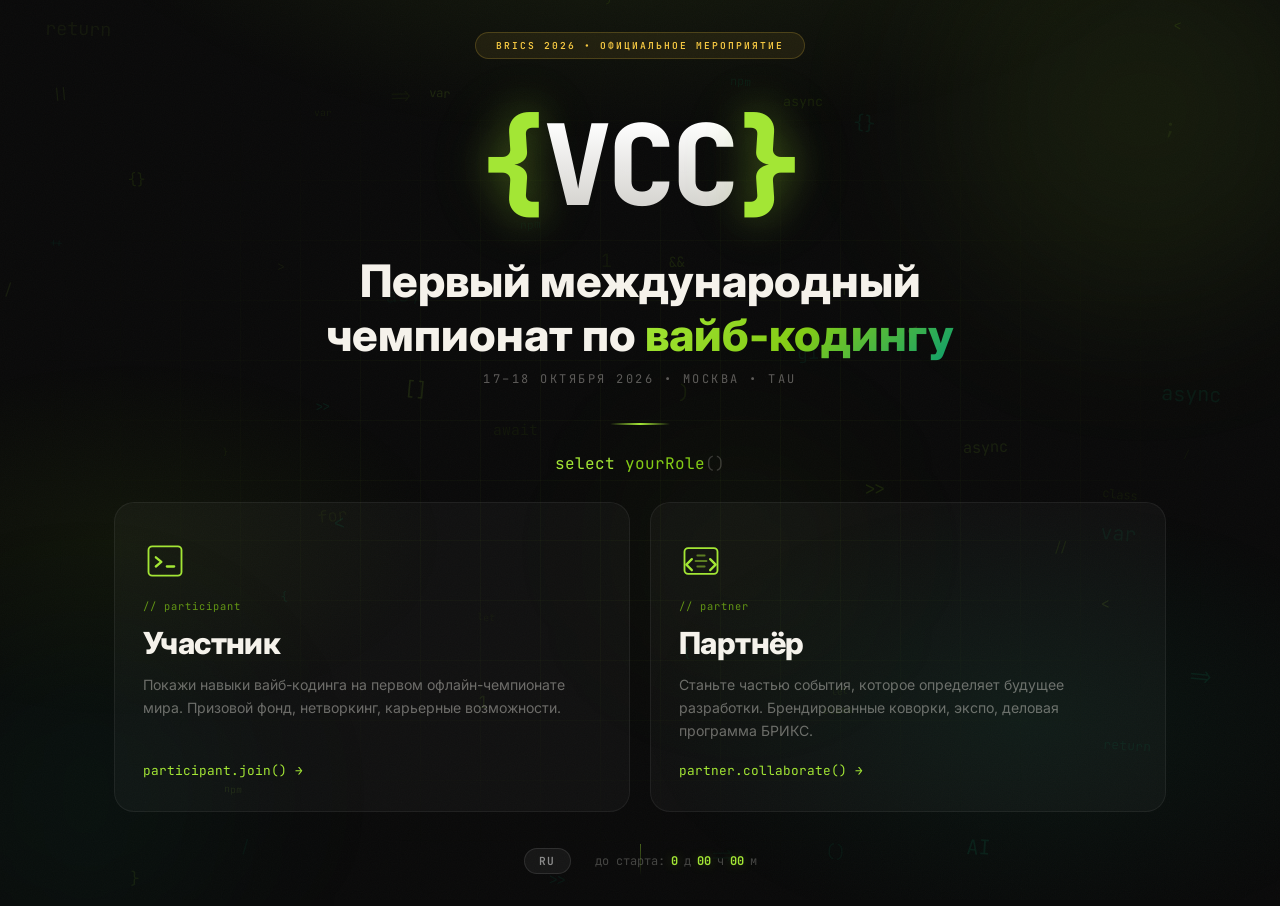
==== commit 1ee87980: "Redesign selector page and remove emojis from participants Selector page (index.html): - Enlarged ti" ====
--- a/index.html
+++ b/index.html
@@ -8,73 +8,433 @@
     <link rel="icon" href="data:image/svg+xml,<svg xmlns='http://www.w3.org/2000/svg' viewBox='0 0 32 32'><text y='28' font-size='28'>⚡</text></svg>">
     <link rel="preconnect" href="https://fonts.googleapis.com">
     <link rel="preconnect" href="https://fonts.gstatic.com" crossorigin>
-    <link href="https://fonts.googleapis.com/css2?family=JetBrains+Mono:wght@400;500;700;800&family=Inter:wght@300;400;500;600;700&display=swap" rel="stylesheet">
+    <link href="https://fonts.googleapis.com/css2?family=JetBrains+Mono:wght@400;500;700;800&family=Inter:wght@300;400;500;600;700;800;900&display=swap" rel="stylesheet">
     <style>
 *, *::before, *::after { margin: 0; padding: 0; box-sizing: border-box; }
-:root { --font-mono: 'JetBrains Mono', monospace; --font-sans: 'Inter', -apple-system, sans-serif; }
-body { font-family: var(--font-sans); background: #111; color: #f5f2eb; min-height: 100vh; display: flex; flex-direction: column; align-items: center; justify-content: center; overflow: hidden; position: relative; }
+:root {
+    --font-mono: 'JetBrains Mono', monospace;
+    --font-sans: 'Inter', -apple-system, sans-serif;
+    --lime: #a3e635;
+    --green: #84cc16;
+    --teal: #0d9e6d;
+    --cream: #f5f2eb;
+    --dark: #0a0a0a;
+}
+
+body {
+    font-family: var(--font-sans);
+    background: var(--dark);
+    color: var(--cream);
+    min-height: 100vh;
+    display: flex;
+    flex-direction: column;
+    align-items: center;
+    justify-content: center;
+    overflow-x: hidden;
+    position: relative;
+}
+
+/* ===== ANIMATED GRADIENT BACKGROUND ===== */
+.bg-gradient {
+    position: fixed;
+    top: 0; left: 0; right: 0; bottom: 0;
+    z-index: 0;
+    background:
+        radial-gradient(ellipse 80% 60% at 50% -20%, rgba(163,230,53,0.12) 0%, transparent 60%),
+        radial-gradient(ellipse 60% 50% at 80% 80%, rgba(13,158,109,0.08) 0%, transparent 50%),
+        radial-gradient(ellipse 50% 40% at 10% 60%, rgba(132,204,22,0.06) 0%, transparent 50%);
+    animation: bgPulse 8s ease-in-out infinite alternate;
+}
+@keyframes bgPulse {
+    0% { opacity: 0.6; }
+    100% { opacity: 1; }
+}
+
+/* ===== GRID OVERLAY ===== */
+.bg-grid {
+    position: fixed;
+    top: 0; left: 0; right: 0; bottom: 0;
+    z-index: 0;
+    background-image:
+        linear-gradient(rgba(163,230,53,0.03) 1px, transparent 1px),
+        linear-gradient(90deg, rgba(163,230,53,0.03) 1px, transparent 1px);
+    background-size: 60px 60px;
+    mask-image: radial-gradient(ellipse 70% 70% at 50% 50%, black 30%, transparent 70%);
+    -webkit-mask-image: radial-gradient(ellipse 70% 70% at 50% 50%, black 30%, transparent 70%);
+}
+
+/* ===== FLOATING CODE PARTICLES ===== */
 canvas { position: fixed; top: 0; left: 0; width: 100%; height: 100%; z-index: 0; pointer-events: none; }
-.selector { position: relative; z-index: 1; display: flex; flex-direction: column; align-items: center; justify-content: center; min-height: 100vh; padding: 24px; gap: 28px; width: 100%; max-width: 960px; }
-.selector__badge { font-family: var(--font-mono); font-size: 0.65rem; font-weight: 600; color: #f5c842; letter-spacing: 1.5px; text-transform: uppercase; background: rgba(245,200,66,0.1); border: 1px solid rgba(245,200,66,0.25); border-radius: 999px; padding: 6px 18px; opacity: 0; animation: fadeIn 0.8s 0.2s forwards; }
-.selector__brand { text-align: center; opacity: 0; animation: fadeIn 0.8s 0.4s forwards; }
-.selector__logo { font-family: var(--font-mono); font-size: clamp(3rem,8vw,5rem); font-weight: 800; letter-spacing: -2px; margin-bottom: 8px; }
-.selector__logo .bracket { color: #a3e635; }
-.selector__title { font-family: var(--font-sans); font-size: clamp(1rem,2.5vw,1.4rem); font-weight: 300; color: rgba(245,242,235,0.6); margin-bottom: 4px; }
-.selector__date { font-family: var(--font-mono); font-size: 0.75rem; color: rgba(245,242,235,0.35); letter-spacing: 2px; text-transform: uppercase; }
-.selector__prompt { font-family: var(--font-mono); font-size: clamp(0.85rem,1.8vw,1.1rem); color: rgba(245,242,235,0.4); opacity: 0; animation: fadeIn 0.8s 0.6s forwards; }
-.selector__prompt .kw { color: #a3e635; }
-.selector__prompt .fn { color: #84cc16; }
-.selector__prompt .op { color: rgba(245,242,235,0.3); }
-.selector__cards { display: grid; grid-template-columns: 1fr 1fr; gap: 24px; width: 100%; opacity: 0; animation: fadeIn 0.8s 0.8s forwards; }
-.selector__card { background: rgba(26,26,26,0.8); border: 1px solid rgba(255,255,255,0.08); border-radius: 16px; padding: 36px 28px; text-decoration: none; color: #f5f2eb; transition: all 0.4s cubic-bezier(0.4,0,0.2,1); position: relative; overflow: hidden; display: flex; flex-direction: column; gap: 12px; backdrop-filter: blur(12px); }
-.selector__card::before { content: ''; position: absolute; top: 0; left: 0; right: 0; height: 3px; background: linear-gradient(90deg,#84cc16,#a3e635); opacity: 0; transition: opacity 0.4s; }
-.selector__card:hover { transform: translateY(-8px); border-color: rgba(163,230,53,0.3); box-shadow: 0 20px 60px rgba(163,230,53,0.1), 0 0 80px rgba(163,230,53,0.05); }
+
+/* ===== GLOW ORBS ===== */
+.orb {
+    position: fixed;
+    border-radius: 50%;
+    filter: blur(80px);
+    z-index: 0;
+    animation: orbFloat 12s ease-in-out infinite alternate;
+}
+.orb--1 { width: 400px; height: 400px; background: rgba(163,230,53,0.07); top: -10%; right: -5%; animation-delay: 0s; }
+.orb--2 { width: 300px; height: 300px; background: rgba(13,158,109,0.06); bottom: -5%; left: -5%; animation-delay: -4s; }
+.orb--3 { width: 200px; height: 200px; background: rgba(132,204,22,0.05); top: 50%; left: 50%; animation-delay: -8s; }
+@keyframes orbFloat {
+    0% { transform: translate(0, 0) scale(1); }
+    33% { transform: translate(30px, -20px) scale(1.05); }
+    66% { transform: translate(-20px, 15px) scale(0.95); }
+    100% { transform: translate(10px, -10px) scale(1.02); }
+}
+
+/* ===== NOISE TEXTURE ===== */
+.noise {
+    position: fixed;
+    top: 0; left: 0; right: 0; bottom: 0;
+    z-index: 0;
+    opacity: 0.025;
+    background-image: url("data:image/svg+xml,%3Csvg viewBox='0 0 256 256' xmlns='http://www.w3.org/2000/svg'%3E%3Cfilter id='n'%3E%3CfeTurbulence type='fractalNoise' baseFrequency='0.9' numOctaves='4' stitchTiles='stitch'/%3E%3C/filter%3E%3Crect width='100%25' height='100%25' filter='url(%23n)' opacity='1'/%3E%3C/svg%3E");
+    background-size: 256px 256px;
+    pointer-events: none;
+}
+
+/* ===== MAIN LAYOUT ===== */
+.selector {
+    position: relative;
+    z-index: 1;
+    display: flex;
+    flex-direction: column;
+    align-items: center;
+    justify-content: center;
+    min-height: 100vh;
+    padding: 32px 24px;
+    gap: 0;
+    width: 100%;
+    max-width: 1100px;
+}
+
+/* ===== BADGE ===== */
+.selector__badge {
+    font-family: var(--font-mono);
+    font-size: 0.6rem;
+    font-weight: 600;
+    color: #f5c842;
+    letter-spacing: 2px;
+    text-transform: uppercase;
+    background: rgba(245,200,66,0.08);
+    border: 1px solid rgba(245,200,66,0.2);
+    border-radius: 999px;
+    padding: 6px 20px;
+    margin-bottom: 32px;
+    opacity: 0;
+    animation: slideUp 0.8s 0.2s forwards;
+}
+
+/* ===== LOGO ===== */
+.selector__logo {
+    font-family: var(--font-mono);
+    font-size: clamp(4rem, 12vw, 7rem);
+    font-weight: 800;
+    letter-spacing: -3px;
+    margin-bottom: 16px;
+    position: relative;
+    opacity: 0;
+    animation: slideUp 0.8s 0.3s forwards;
+}
+.selector__logo .bracket {
+    color: var(--lime);
+    text-shadow: 0 0 40px rgba(163,230,53,0.4), 0 0 80px rgba(163,230,53,0.15);
+}
+.selector__logo .vcc-text {
+    background: linear-gradient(180deg, #ffffff 20%, rgba(245,242,235,0.8) 100%);
+    -webkit-background-clip: text;
+    -webkit-text-fill-color: transparent;
+    background-clip: text;
+}
+
+/* ===== MAIN TITLE ===== */
+.selector__title {
+    font-family: var(--font-sans);
+    font-size: clamp(1.6rem, 4vw, 2.8rem);
+    font-weight: 800;
+    text-align: center;
+    line-height: 1.2;
+    margin-bottom: 8px;
+    max-width: 750px;
+    opacity: 0;
+    animation: slideUp 0.8s 0.45s forwards;
+}
+.selector__title .highlight {
+    background: linear-gradient(135deg, var(--lime) 0%, var(--green) 50%, var(--teal) 100%);
+    -webkit-background-clip: text;
+    -webkit-text-fill-color: transparent;
+    background-clip: text;
+}
+
+/* ===== DATE LINE ===== */
+.selector__date {
+    font-family: var(--font-mono);
+    font-size: 0.75rem;
+    color: rgba(245,242,235,0.35);
+    letter-spacing: 2.5px;
+    text-transform: uppercase;
+    margin-bottom: 36px;
+    opacity: 0;
+    animation: slideUp 0.8s 0.55s forwards;
+}
+
+/* ===== DIVIDER ===== */
+.selector__divider {
+    width: 60px;
+    height: 2px;
+    background: linear-gradient(90deg, transparent, var(--lime), transparent);
+    margin-bottom: 28px;
+    opacity: 0;
+    animation: slideUp 0.8s 0.6s forwards;
+}
+
+/* ===== PROMPT ===== */
+.selector__prompt {
+    font-family: var(--font-mono);
+    font-size: clamp(0.8rem, 1.6vw, 1rem);
+    color: rgba(245,242,235,0.3);
+    margin-bottom: 28px;
+    opacity: 0;
+    animation: slideUp 0.8s 0.65s forwards;
+}
+.selector__prompt .kw { color: var(--lime); }
+.selector__prompt .fn { color: var(--green); }
+.selector__prompt .op { color: rgba(245,242,235,0.2); }
+
+/* ===== CARDS ===== */
+.selector__cards {
+    display: grid;
+    grid-template-columns: 1fr 1fr;
+    gap: 20px;
+    width: 100%;
+    margin-bottom: 36px;
+    opacity: 0;
+    animation: slideUp 0.8s 0.75s forwards;
+}
+
+.selector__card {
+    background: rgba(255,255,255,0.03);
+    border: 1px solid rgba(255,255,255,0.06);
+    border-radius: 20px;
+    padding: 36px 28px 32px;
+    text-decoration: none;
+    color: var(--cream);
+    transition: all 0.5s cubic-bezier(0.4, 0, 0.2, 1);
+    position: relative;
+    overflow: hidden;
+    display: flex;
+    flex-direction: column;
+    gap: 12px;
+    backdrop-filter: blur(16px);
+    -webkit-backdrop-filter: blur(16px);
+}
+
+/* Top glow line */
+.selector__card::before {
+    content: '';
+    position: absolute;
+    top: 0; left: 0; right: 0;
+    height: 2px;
+    background: linear-gradient(90deg, transparent 0%, var(--green) 30%, var(--lime) 50%, var(--green) 70%, transparent 100%);
+    opacity: 0;
+    transition: opacity 0.5s;
+}
+
+/* Inner glow on hover */
+.selector__card::after {
+    content: '';
+    position: absolute;
+    top: 0; left: 0; right: 0;
+    height: 120px;
+    background: linear-gradient(180deg, rgba(163,230,53,0.06) 0%, transparent 100%);
+    opacity: 0;
+    transition: opacity 0.5s;
+    pointer-events: none;
+}
+
+.selector__card:hover {
+    transform: translateY(-6px);
+    border-color: rgba(163,230,53,0.2);
+    box-shadow:
+        0 20px 60px rgba(163,230,53,0.08),
+        0 0 100px rgba(163,230,53,0.03),
+        inset 0 1px 0 rgba(163,230,53,0.1);
+}
 .selector__card:hover::before { opacity: 1; }
-.selector__card-icon { width: 48px; height: 48px; color: #a3e635; margin-bottom: 4px; }
-.selector__card-label { font-family: var(--font-mono); font-size: 0.7rem; color: #84cc16; letter-spacing: 1px; }
-.selector__card h2 { font-family: var(--font-sans); font-size: clamp(1.5rem,3vw,2rem); font-weight: 800; }
-.selector__card p { font-size: 0.9rem; color: rgba(245,242,235,0.5); line-height: 1.6; flex-grow: 1; }
-.selector__card-cta { font-family: var(--font-mono); font-size: 0.85rem; color: #a3e635; margin-top: 8px; transition: transform 0.3s; }
-.selector__card:hover .selector__card-cta { transform: translateX(8px); }
-.selector__countdown { font-family: var(--font-mono); font-size: 0.8rem; color: rgba(245,242,235,0.3); display: flex; gap: 6px; align-items: center; }
-.selector__countdown .num { color: #a3e635; font-weight: 700; }
-.selector__footer { display: flex; align-items: center; gap: 24px; opacity: 0; animation: fadeIn 0.8s 1s forwards; }
-.lang-toggle { font-family: var(--font-mono); font-size: 0.75rem; font-weight: 600; background: rgba(255,255,255,0.08); border: 1px solid rgba(255,255,255,0.15); border-radius: 999px; padding: 5px 14px; cursor: pointer; color: rgba(255,255,255,0.6); transition: all 0.3s; text-transform: uppercase; letter-spacing: 1px; }
-.lang-toggle:hover { color: #fff; border-color: rgba(255,255,255,0.4); }
-@keyframes fadeIn { from { opacity: 0; transform: translateY(16px); } to { opacity: 1; transform: translateY(0); } }
+.selector__card:hover::after { opacity: 1; }
+
+.selector__card-icon {
+    width: 44px;
+    height: 44px;
+    color: var(--lime);
+    margin-bottom: 4px;
+    transition: transform 0.5s cubic-bezier(0.4, 0, 0.2, 1);
+}
+.selector__card:hover .selector__card-icon { transform: scale(1.1); }
+
+.selector__card-label {
+    font-family: var(--font-mono);
+    font-size: 0.65rem;
+    color: rgba(132,204,22,0.7);
+    letter-spacing: 1px;
+}
+
+.selector__card h2 {
+    font-family: var(--font-sans);
+    font-size: clamp(1.4rem, 3vw, 1.9rem);
+    font-weight: 800;
+    letter-spacing: -0.02em;
+}
+
+.selector__card p {
+    font-size: 0.88rem;
+    color: rgba(245,242,235,0.4);
+    line-height: 1.65;
+    flex-grow: 1;
+}
+
+.selector__card-cta {
+    font-family: var(--font-mono);
+    font-size: 0.8rem;
+    color: var(--lime);
+    margin-top: 8px;
+    display: flex;
+    align-items: center;
+    gap: 8px;
+    transition: all 0.3s;
+}
+.selector__card-cta .arrow {
+    display: inline-block;
+    transition: transform 0.3s;
+}
+.selector__card:hover .selector__card-cta .arrow { transform: translateX(6px); }
+
+/* ===== FOOTER AREA ===== */
+.selector__footer {
+    display: flex;
+    align-items: center;
+    gap: 24px;
+    opacity: 0;
+    animation: slideUp 0.8s 0.9s forwards;
+}
+
+.lang-toggle {
+    font-family: var(--font-mono);
+    font-size: 0.7rem;
+    font-weight: 600;
+    background: rgba(255,255,255,0.05);
+    border: 1px solid rgba(255,255,255,0.1);
+    border-radius: 999px;
+    padding: 5px 14px;
+    cursor: pointer;
+    color: rgba(255,255,255,0.5);
+    transition: all 0.3s;
+    text-transform: uppercase;
+    letter-spacing: 1.5px;
+}
+.lang-toggle:hover {
+    color: var(--lime);
+    border-color: rgba(163,230,53,0.3);
+    background: rgba(163,230,53,0.05);
+}
+
+.selector__countdown {
+    font-family: var(--font-mono);
+    font-size: 0.75rem;
+    color: rgba(245,242,235,0.25);
+    display: flex;
+    gap: 6px;
+    align-items: center;
+}
+.selector__countdown .num {
+    color: var(--lime);
+    font-weight: 700;
+    text-shadow: 0 0 12px rgba(163,230,53,0.3);
+}
+
+/* ===== SCROLL HINT ===== */
+.scroll-hint {
+    position: fixed;
+    bottom: 24px;
+    left: 50%;
+    transform: translateX(-50%);
+    z-index: 1;
+    opacity: 0;
+    animation: slideUp 0.8s 1.2s forwards;
+}
+.scroll-hint__line {
+    width: 1px;
+    height: 32px;
+    background: linear-gradient(180deg, rgba(163,230,53,0.4), transparent);
+    margin: 0 auto;
+    animation: scrollPulse 2s ease-in-out infinite;
+}
+@keyframes scrollPulse {
+    0%, 100% { opacity: 0.3; transform: scaleY(0.7); }
+    50% { opacity: 1; transform: scaleY(1); }
+}
+
+/* ===== ANIMATIONS ===== */
+@keyframes slideUp {
+    from { opacity: 0; transform: translateY(20px); }
+    to { opacity: 1; transform: translateY(0); }
+}
+
+/* ===== RESPONSIVE ===== */
 @media (max-width: 640px) {
     .selector__cards { grid-template-columns: 1fr; }
-    .selector__card { padding: 28px 20px; }
-    .selector { gap: 20px; padding: 20px 16px; }
+    .selector__card { padding: 28px 22px 24px; }
+    .selector { padding: 24px 16px; }
+    .selector__title { font-size: clamp(1.3rem, 5vw, 1.8rem); }
+    .orb { display: none; }
 }
     </style>
 </head>
 <body>
+
+<!-- Background layers -->
+<div class="bg-gradient"></div>
+<div class="bg-grid"></div>
+<div class="orb orb--1"></div>
+<div class="orb orb--2"></div>
+<div class="orb orb--3"></div>
+<div class="noise"></div>
 <canvas id="hero-canvas"></canvas>
+
 <main class="selector">
     <div class="selector__badge" data-i18n data-ru="BRICS 2026 • Официальное мероприятие" data-en="BRICS 2026 • Official Event">BRICS 2026 • Официальное мероприятие</div>
-    <div class="selector__brand">
-        <div class="selector__logo"><span class="bracket">{</span>VCC<span class="bracket">}</span></div>
-        <div class="selector__title" data-i18n data-ru="Первый международный чемпионат по вайб-кодингу" data-en="First International Vibe Coding Championship">Первый международный чемпионат по вайб-кодингу</div>
-        <div class="selector__date" data-i18n data-ru="17–18 октября 2026 • Москва • TAU" data-en="October 17–18, 2026 • Moscow • TAU">17–18 октября 2026 • Москва • TAU</div>
-    </div>
+
+    <div class="selector__logo"><span class="bracket">{</span><span class="vcc-text">VCC</span><span class="bracket">}</span></div>
+
+    <h1 class="selector__title" data-i18n
+        data-ru="Первый международный чемпионат по <span class='highlight'>вайб-кодингу</span>"
+        data-en="First International <span class='highlight'>Vibe Coding</span> Championship">Первый международный чемпионат по <span class="highlight">вайб-кодингу</span></h1>
+
+    <div class="selector__date" data-i18n data-ru="17–18 октября 2026 • Москва • TAU" data-en="October 17–18, 2026 • Moscow • TAU">17–18 октября 2026 • Москва • TAU</div>
+
+    <div class="selector__divider"></div>
+
     <div class="selector__prompt"><span class="kw">select</span> <span class="fn">yourRole</span><span class="op">()</span></div>
+
     <div class="selector__cards">
         <a href="participants.html" class="selector__card">
             <div class="selector__card-icon"><svg viewBox="0 0 48 48" fill="none"><rect x="6" y="8" width="36" height="32" rx="4" stroke="currentColor" stroke-width="2"/><path d="M14 20l6 5-6 5" stroke="currentColor" stroke-width="2.5" stroke-linecap="round" stroke-linejoin="round"/><path d="M26 30h8" stroke="currentColor" stroke-width="2.5" stroke-linecap="round"/></svg></div>
             <div class="selector__card-label">// participant</div>
             <h2 data-i18n data-ru="Участник" data-en="Participant">Участник</h2>
             <p data-i18n data-ru="Покажи навыки вайб-кодинга на первом офлайн-чемпионате мира. Призовой фонд, нетворкинг, карьерные возможности." data-en="Show your vibe coding skills at the world's first offline championship. Prize pool, networking, career opportunities.">Покажи навыки вайб-кодинга на первом офлайн-чемпионате мира. Призовой фонд, нетворкинг, карьерные возможности.</p>
-            <div class="selector__card-cta">participant.join() →</div>
+            <div class="selector__card-cta">participant.join() <span class="arrow">→</span></div>
         </a>
         <a href="partners.html" class="selector__card">
             <div class="selector__card-icon"><svg viewBox="0 0 48 48" fill="none"><path d="M14 34l-6-6 6-6" stroke="currentColor" stroke-width="2.5" stroke-linecap="round" stroke-linejoin="round"/><path d="M34 34l6-6-6-6" stroke="currentColor" stroke-width="2.5" stroke-linecap="round" stroke-linejoin="round"/><rect x="6" y="10" width="36" height="28" rx="4" stroke="currentColor" stroke-width="2"/><path d="M20 18h8M18 24h12M20 30h8" stroke="currentColor" stroke-width="2" stroke-linecap="round" opacity="0.5"/></svg></div>
             <div class="selector__card-label">// partner</div>
             <h2 data-i18n data-ru="Партнёр" data-en="Partner">Партнёр</h2>
             <p data-i18n data-ru="Станьте частью события, которое определяет будущее разработки. Брендированные коворки, экспо, деловая программа БРИКС." data-en="Be part of the event shaping the future of development. Branded coworks, expo, BRICS business program.">Станьте частью события, которое определяет будущее разработки. Брендированные коворки, экспо, деловая программа БРИКС.</p>
-            <div class="selector__card-cta">partner.collaborate() →</div>
+            <div class="selector__card-cta">partner.collaborate() <span class="arrow">→</span></div>
         </a>
     </div>
+
     <div class="selector__footer">
         <button class="lang-toggle" id="langToggle" aria-label="Switch language">RU</button>
         <div class="selector__countdown">
@@ -85,13 +445,117 @@
         </div>
     </div>
 </main>
+
+<div class="scroll-hint"><div class="scroll-hint__line"></div></div>
+
 <script>
 /* ===== FLOATING CODE SYMBOLS ===== */
-(function(){var c=document.getElementById('hero-canvas');if(!c)return;var x=c.getContext('2d'),s=[],w,h;var ch=['{','}','(',')',';','<','>','/','=','=>','[]','++','&&','||','let','var','if','fn','AI','{}','()','//','0','1','async','await','const','return','true','false','class','def','for','catch'];var co=['rgba(163,230,53,','rgba(132,204,22,','rgba(13,158,109,'];function re(){w=c.width=c.offsetWidth;h=c.height=c.offsetHeight;}function cr(){s=[];var n=Math.min(Math.floor(w*h/18000),70);for(var i=0;i<n;i++)s.push({x:Math.random()*w,y:Math.random()*h,vx:(Math.random()-0.5)*0.25,vy:(Math.random()-0.5)*0.2-0.1,c:ch[Math.floor(Math.random()*ch.length)],sz:10+Math.random()*14,co:co[Math.floor(Math.random()*co.length)],a:0.06+Math.random()*0.14,r:(Math.random()-0.5)*0.3,rs:(Math.random()-0.5)*0.003,wb:Math.random()*Math.PI*2,ws:0.005+Math.random()*0.01});}function dr(){x.clearRect(0,0,w,h);for(var i=0;i<s.length;i++){var p=s[i];x.save();x.translate(p.x,p.y);x.rotate(p.r);x.font=p.sz+'px JetBrains Mono,monospace';x.fillStyle=p.co+p.a+')';x.textAlign='center';x.textBaseline='middle';x.fillText(p.c,0,0);x.restore();p.x+=p.vx+Math.sin(p.wb)*0.15;p.y+=p.vy;p.r+=p.rs;p.wb+=p.ws;if(p.x<-50)p.x=w+50;if(p.x>w+50)p.x=-50;if(p.y<-50)p.y=h+50;if(p.y>h+50)p.y=-50;}requestAnimationFrame(dr);}re();cr();dr();window.addEventListener('resize',function(){re();cr();});})();
+(function(){
+    var c=document.getElementById('hero-canvas');
+    if(!c)return;
+    var x=c.getContext('2d'),s=[],w,h;
+    var ch=['{','}','(',')',';','<','>','/','=','=>','[]','++','&&','||','let','var','if','fn','AI','{}','()','//','0','1','async','await','const','return','true','false','class','def','for','catch','npm','git','>>'];
+    var co=['rgba(163,230,53,','rgba(132,204,22,','rgba(13,158,109,'];
+    function re(){w=c.width=c.offsetWidth;h=c.height=c.offsetHeight;}
+    function cr(){
+        s=[];
+        var n=Math.min(Math.floor(w*h/22000),55);
+        for(var i=0;i<n;i++)s.push({
+            x:Math.random()*w,
+            y:Math.random()*h,
+            vx:(Math.random()-0.5)*0.2,
+            vy:-0.08-Math.random()*0.15,
+            c:ch[Math.floor(Math.random()*ch.length)],
+            sz:9+Math.random()*12,
+            co:co[Math.floor(Math.random()*co.length)],
+            a:0.04+Math.random()*0.1,
+            r:(Math.random()-0.5)*0.2,
+            rs:(Math.random()-0.5)*0.002,
+            wb:Math.random()*Math.PI*2,
+            ws:0.004+Math.random()*0.008
+        });
+    }
+    function dr(){
+        x.clearRect(0,0,w,h);
+        for(var i=0;i<s.length;i++){
+            var p=s[i];
+            x.save();
+            x.translate(p.x,p.y);
+            x.rotate(p.r);
+            x.font=p.sz+'px JetBrains Mono,monospace';
+            x.fillStyle=p.co+p.a+')';
+            x.textAlign='center';
+            x.textBaseline='middle';
+            x.fillText(p.c,0,0);
+            x.restore();
+            p.x+=p.vx+Math.sin(p.wb)*0.12;
+            p.y+=p.vy;
+            p.r+=p.rs;
+            p.wb+=p.ws;
+            if(p.x<-50)p.x=w+50;
+            if(p.x>w+50)p.x=-50;
+            if(p.y<-50)p.y=h+50;
+            if(p.y>h+50)p.y=-50;
+        }
+        requestAnimationFrame(dr);
+    }
+    re();cr();dr();
+    window.addEventListener('resize',function(){re();cr();});
+})();
+
 /* ===== COUNTDOWN ===== */
-(function(){var t=new Date('2026-10-17T10:00:00+03:00').getTime();function u(){var n=Date.now(),d=Math.max(0,t-n),dd=Math.floor(d/864e5),hh=Math.floor(d%864e5/36e5),mm=Math.floor(d%36e5/6e4);var a=document.getElementById('cd-days'),b=document.getElementById('cd-hours'),c=document.getElementById('cd-mins');if(a)a.textContent=dd;if(b)b.textContent=('0'+hh).slice(-2);if(c)c.textContent=('0'+mm).slice(-2);}u();setInterval(u,6e4);})();
+(function(){
+    var t=new Date('2026-10-17T10:00:00+03:00').getTime();
+    function u(){
+        var n=Date.now(),d=Math.max(0,t-n);
+        var dd=Math.floor(d/864e5),hh=Math.floor(d%864e5/36e5),mm=Math.floor(d%36e5/6e4);
+        var a=document.getElementById('cd-days'),b=document.getElementById('cd-hours'),c=document.getElementById('cd-mins');
+        if(a)a.textContent=dd;
+        if(b)b.textContent=('0'+hh).slice(-2);
+        if(c)c.textContent=('0'+mm).slice(-2);
+    }
+    u();setInterval(u,6e4);
+})();
+
 /* ===== LANGUAGE TOGGLE ===== */
-(function(){var b=document.getElementById('langToggle');if(!b)return;var l=localStorage.getItem('vcc-lang')||'ru';function set(v){l=v;localStorage.setItem('vcc-lang',v);b.textContent=v==='ru'?'RU':'EN';document.documentElement.lang=v;document.querySelectorAll('[data-i18n]').forEach(function(e){var t=e.getAttribute('data-'+v);if(t)e.textContent=t;});document.title=v==='ru'?'VCC 2026 — Первый международный чемпионат по вайб-кодингу':'VCC 2026 — First International Vibe Coding Championship';}b.addEventListener('click',function(){set(l==='ru'?'en':'ru');});if(l!=='ru')set(l);})();
+(function(){
+    var b=document.getElementById('langToggle');
+    if(!b)return;
+    var l=localStorage.getItem('vcc-lang')||'ru';
+    function set(v){
+        l=v;
+        localStorage.setItem('vcc-lang',v);
+        b.textContent=v==='ru'?'RU':'EN';
+        document.documentElement.lang=v;
+        document.querySelectorAll('[data-i18n]').forEach(function(e){
+            var t=e.getAttribute('data-'+v);
+            if(t) e.innerHTML=t;
+        });
+        document.title=v==='ru'
+            ?'VCC 2026 — Первый международный чемпионат по вайб-кодингу'
+            :'VCC 2026 — First International Vibe Coding Championship';
+    }
+    b.addEventListener('click',function(){set(l==='ru'?'en':'ru');});
+    if(l!=='ru')set(l);
+})();
+
+/* ===== MOUSE GLOW EFFECT ===== */
+(function(){
+    var cards=document.querySelectorAll('.selector__card');
+    cards.forEach(function(card){
+        card.addEventListener('mousemove',function(e){
+            var r=card.getBoundingClientRect();
+            var x=e.clientX-r.left;
+            var y=e.clientY-r.top;
+            card.style.setProperty('--mx',x+'px');
+            card.style.setProperty('--my',y+'px');
+            card.style.background='radial-gradient(300px circle at var(--mx) var(--my), rgba(163,230,53,0.04), rgba(255,255,255,0.03) 40%, rgba(255,255,255,0.02))';
+        });
+        card.addEventListener('mouseleave',function(){
+            card.style.background='rgba(255,255,255,0.03)';
+        });
+    });
+})();
 </script>
 </body>
 </html>
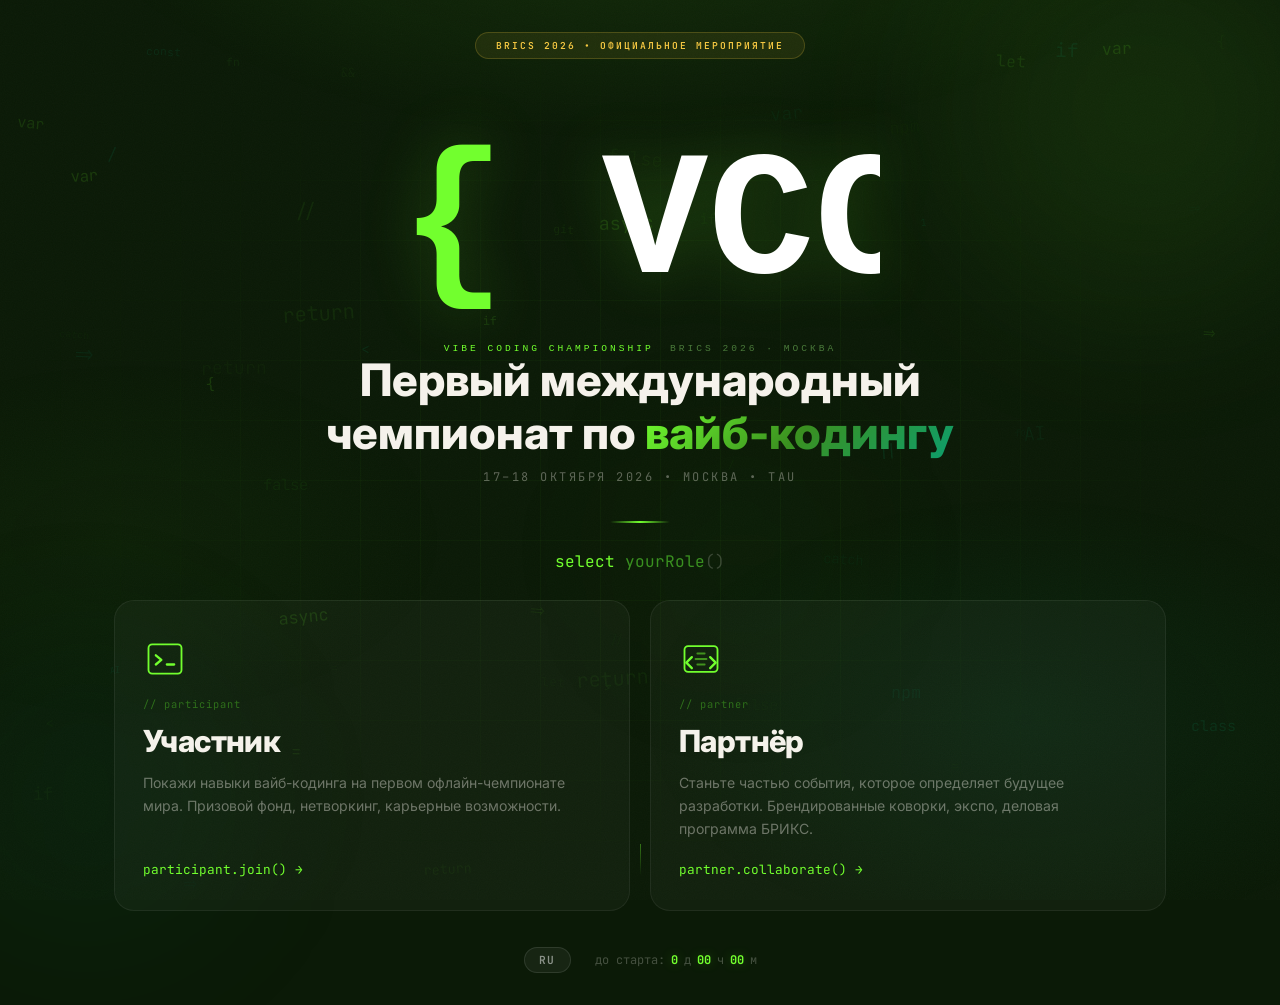
==== commit 59c6bd33: "Integrate VCC brand logo system and update color palette across all pages Replace text-based logo wi" ====
--- a/index.html
+++ b/index.html
@@ -13,12 +13,14 @@
 *, *::before, *::after { margin: 0; padding: 0; box-sizing: border-box; }
 :root {
     --font-mono: 'JetBrains Mono', monospace;
+    --font-logo: 'Courier New', Courier, monospace;
     --font-sans: 'Inter', -apple-system, sans-serif;
-    --lime: #a3e635;
-    --green: #84cc16;
+    --lime: #72FF2E;
+    --green: #3A9020;
     --teal: #0d9e6d;
     --cream: #f5f2eb;
-    --dark: #0a0a0a;
+    --dark: #0B1A07;
+    --deep: #152510;
 }
 
 body {
@@ -40,9 +42,9 @@
     top: 0; left: 0; right: 0; bottom: 0;
     z-index: 0;
     background:
-        radial-gradient(ellipse 80% 60% at 50% -20%, rgba(163,230,53,0.12) 0%, transparent 60%),
+        radial-gradient(ellipse 80% 60% at 50% -20%, rgba(114,255,46,0.12) 0%, transparent 60%),
         radial-gradient(ellipse 60% 50% at 80% 80%, rgba(13,158,109,0.08) 0%, transparent 50%),
-        radial-gradient(ellipse 50% 40% at 10% 60%, rgba(132,204,22,0.06) 0%, transparent 50%);
+        radial-gradient(ellipse 50% 40% at 10% 60%, rgba(58,144,32,0.06) 0%, transparent 50%);
     animation: bgPulse 8s ease-in-out infinite alternate;
 }
 @keyframes bgPulse {
@@ -56,8 +58,8 @@
     top: 0; left: 0; right: 0; bottom: 0;
     z-index: 0;
     background-image:
-        linear-gradient(rgba(163,230,53,0.03) 1px, transparent 1px),
-        linear-gradient(90deg, rgba(163,230,53,0.03) 1px, transparent 1px);
+        linear-gradient(rgba(114,255,46,0.03) 1px, transparent 1px),
+        linear-gradient(90deg, rgba(114,255,46,0.03) 1px, transparent 1px);
     background-size: 60px 60px;
     mask-image: radial-gradient(ellipse 70% 70% at 50% 50%, black 30%, transparent 70%);
     -webkit-mask-image: radial-gradient(ellipse 70% 70% at 50% 50%, black 30%, transparent 70%);
@@ -74,9 +76,9 @@
     z-index: 0;
     animation: orbFloat 12s ease-in-out infinite alternate;
 }
-.orb--1 { width: 400px; height: 400px; background: rgba(163,230,53,0.07); top: -10%; right: -5%; animation-delay: 0s; }
+.orb--1 { width: 400px; height: 400px; background: rgba(114,255,46,0.07); top: -10%; right: -5%; animation-delay: 0s; }
 .orb--2 { width: 300px; height: 300px; background: rgba(13,158,109,0.06); bottom: -5%; left: -5%; animation-delay: -4s; }
-.orb--3 { width: 200px; height: 200px; background: rgba(132,204,22,0.05); top: 50%; left: 50%; animation-delay: -8s; }
+.orb--3 { width: 200px; height: 200px; background: rgba(58,144,32,0.05); top: 50%; left: 50%; animation-delay: -8s; }
 @keyframes orbFloat {
     0% { transform: translate(0, 0) scale(1); }
     33% { transform: translate(30px, -20px) scale(1.05); }
@@ -127,27 +129,42 @@
     animation: slideUp 0.8s 0.2s forwards;
 }
 
-/* ===== LOGO ===== */
+/* ===== LOGO SVG ===== */
 .selector__logo {
-    font-family: var(--font-mono);
-    font-size: clamp(4rem, 12vw, 7rem);
-    font-weight: 800;
-    letter-spacing: -3px;
-    margin-bottom: 16px;
+    margin-bottom: 20px;
     position: relative;
     opacity: 0;
     animation: slideUp 0.8s 0.3s forwards;
-}
-.selector__logo .bracket {
-    color: var(--lime);
-    text-shadow: 0 0 40px rgba(163,230,53,0.4), 0 0 80px rgba(163,230,53,0.15);
-}
-.selector__logo .vcc-text {
-    background: linear-gradient(180deg, #ffffff 20%, rgba(245,242,235,0.8) 100%);
-    -webkit-background-clip: text;
-    -webkit-text-fill-color: transparent;
-    background-clip: text;
-}
+    width: clamp(280px, 50vw, 480px);
+}
+.selector__logo svg {
+    width: 100%;
+    height: auto;
+    filter: drop-shadow(0 0 30px rgba(114,255,46,0.2));
+}
+.selector__logo .logo-bracket {
+    animation: bracketGlow 3s ease-in-out infinite alternate;
+}
+@keyframes bracketGlow {
+    0% { filter: drop-shadow(0 0 4px rgba(114,255,46,0.3)); }
+    100% { filter: drop-shadow(0 0 12px rgba(114,255,46,0.6)); }
+}
+.selector__logo-sub {
+    display: flex;
+    justify-content: center;
+    gap: 16px;
+    margin-top: 6px;
+    opacity: 0;
+    animation: slideUp 0.6s 0.5s forwards;
+}
+.selector__logo-sub span {
+    font-family: var(--font-logo);
+    font-size: 0.6rem;
+    letter-spacing: 3px;
+    text-transform: uppercase;
+}
+.selector__logo-sub .sub-title { color: var(--lime); }
+.selector__logo-sub .sub-detail { color: #4A7A3A; }
 
 /* ===== MAIN TITLE ===== */
 .selector__title {
@@ -248,7 +265,7 @@
     position: absolute;
     top: 0; left: 0; right: 0;
     height: 120px;
-    background: linear-gradient(180deg, rgba(163,230,53,0.06) 0%, transparent 100%);
+    background: linear-gradient(180deg, rgba(114,255,46,0.06) 0%, transparent 100%);
     opacity: 0;
     transition: opacity 0.5s;
     pointer-events: none;
@@ -256,11 +273,11 @@
 
 .selector__card:hover {
     transform: translateY(-6px);
-    border-color: rgba(163,230,53,0.2);
+    border-color: rgba(114,255,46,0.2);
     box-shadow:
-        0 20px 60px rgba(163,230,53,0.08),
-        0 0 100px rgba(163,230,53,0.03),
-        inset 0 1px 0 rgba(163,230,53,0.1);
+        0 20px 60px rgba(114,255,46,0.08),
+        0 0 100px rgba(114,255,46,0.03),
+        inset 0 1px 0 rgba(114,255,46,0.1);
 }
 .selector__card:hover::before { opacity: 1; }
 .selector__card:hover::after { opacity: 1; }
@@ -277,7 +294,7 @@
 .selector__card-label {
     font-family: var(--font-mono);
     font-size: 0.65rem;
-    color: rgba(132,204,22,0.7);
+    color: rgba(58,144,32,0.7);
     letter-spacing: 1px;
 }
 
@@ -336,8 +353,8 @@
 }
 .lang-toggle:hover {
     color: var(--lime);
-    border-color: rgba(163,230,53,0.3);
-    background: rgba(163,230,53,0.05);
+    border-color: rgba(114,255,46,0.3);
+    background: rgba(114,255,46,0.05);
 }
 
 .selector__countdown {
@@ -351,7 +368,7 @@
 .selector__countdown .num {
     color: var(--lime);
     font-weight: 700;
-    text-shadow: 0 0 12px rgba(163,230,53,0.3);
+    text-shadow: 0 0 12px rgba(114,255,46,0.3);
 }
 
 /* ===== SCROLL HINT ===== */
@@ -367,7 +384,7 @@
 .scroll-hint__line {
     width: 1px;
     height: 32px;
-    background: linear-gradient(180deg, rgba(163,230,53,0.4), transparent);
+    background: linear-gradient(180deg, rgba(114,255,46,0.4), transparent);
     margin: 0 auto;
     animation: scrollPulse 2s ease-in-out infinite;
 }
@@ -406,7 +423,19 @@
 <main class="selector">
     <div class="selector__badge" data-i18n data-ru="BRICS 2026 • Официальное мероприятие" data-en="BRICS 2026 • Official Event">BRICS 2026 • Официальное мероприятие</div>
 
-    <div class="selector__logo"><span class="bracket">{</span><span class="vcc-text">VCC</span><span class="bracket">}</span></div>
+    <div class="selector__logo">
+        <svg viewBox="0 0 260 120" xmlns="http://www.w3.org/2000/svg">
+            <text font-family="'Courier New', Courier, monospace" font-weight="700" font-size="96" y="98">
+                <tspan x="0" fill="#72FF2E" class="logo-bracket">{</tspan>
+                <tspan fill="#FFFFFF" dx="-6">VCC</tspan>
+                <tspan fill="#72FF2E" class="logo-bracket" dx="-6">}</tspan>
+            </text>
+        </svg>
+    </div>
+    <div class="selector__logo-sub">
+        <span class="sub-title" data-i18n data-ru="VIBE CODING CHAMPIONSHIP" data-en="VIBE CODING CHAMPIONSHIP">VIBE CODING CHAMPIONSHIP</span>
+        <span class="sub-detail" data-i18n data-ru="BRICS 2026 · МОСКВА" data-en="BRICS 2026 · MOSCOW">BRICS 2026 · МОСКВА</span>
+    </div>
 
     <h1 class="selector__title" data-i18n
         data-ru="Первый международный чемпионат по <span class='highlight'>вайб-кодингу</span>"
@@ -455,7 +484,7 @@
     if(!c)return;
     var x=c.getContext('2d'),s=[],w,h;
     var ch=['{','}','(',')',';','<','>','/','=','=>','[]','++','&&','||','let','var','if','fn','AI','{}','()','//','0','1','async','await','const','return','true','false','class','def','for','catch','npm','git','>>'];
-    var co=['rgba(163,230,53,','rgba(132,204,22,','rgba(13,158,109,'];
+    var co=['rgba(114,255,46,','rgba(58,144,32,','rgba(13,158,109,'];
     function re(){w=c.width=c.offsetWidth;h=c.height=c.offsetHeight;}
     function cr(){
         s=[];
@@ -549,7 +578,7 @@
             var y=e.clientY-r.top;
             card.style.setProperty('--mx',x+'px');
             card.style.setProperty('--my',y+'px');
-            card.style.background='radial-gradient(300px circle at var(--mx) var(--my), rgba(163,230,53,0.04), rgba(255,255,255,0.03) 40%, rgba(255,255,255,0.02))';
+            card.style.background='radial-gradient(300px circle at var(--mx) var(--my), rgba(114,255,46,0.04), rgba(255,255,255,0.03) 40%, rgba(255,255,255,0.02))';
         });
         card.addEventListener('mouseleave',function(){
             card.style.background='rgba(255,255,255,0.03)';
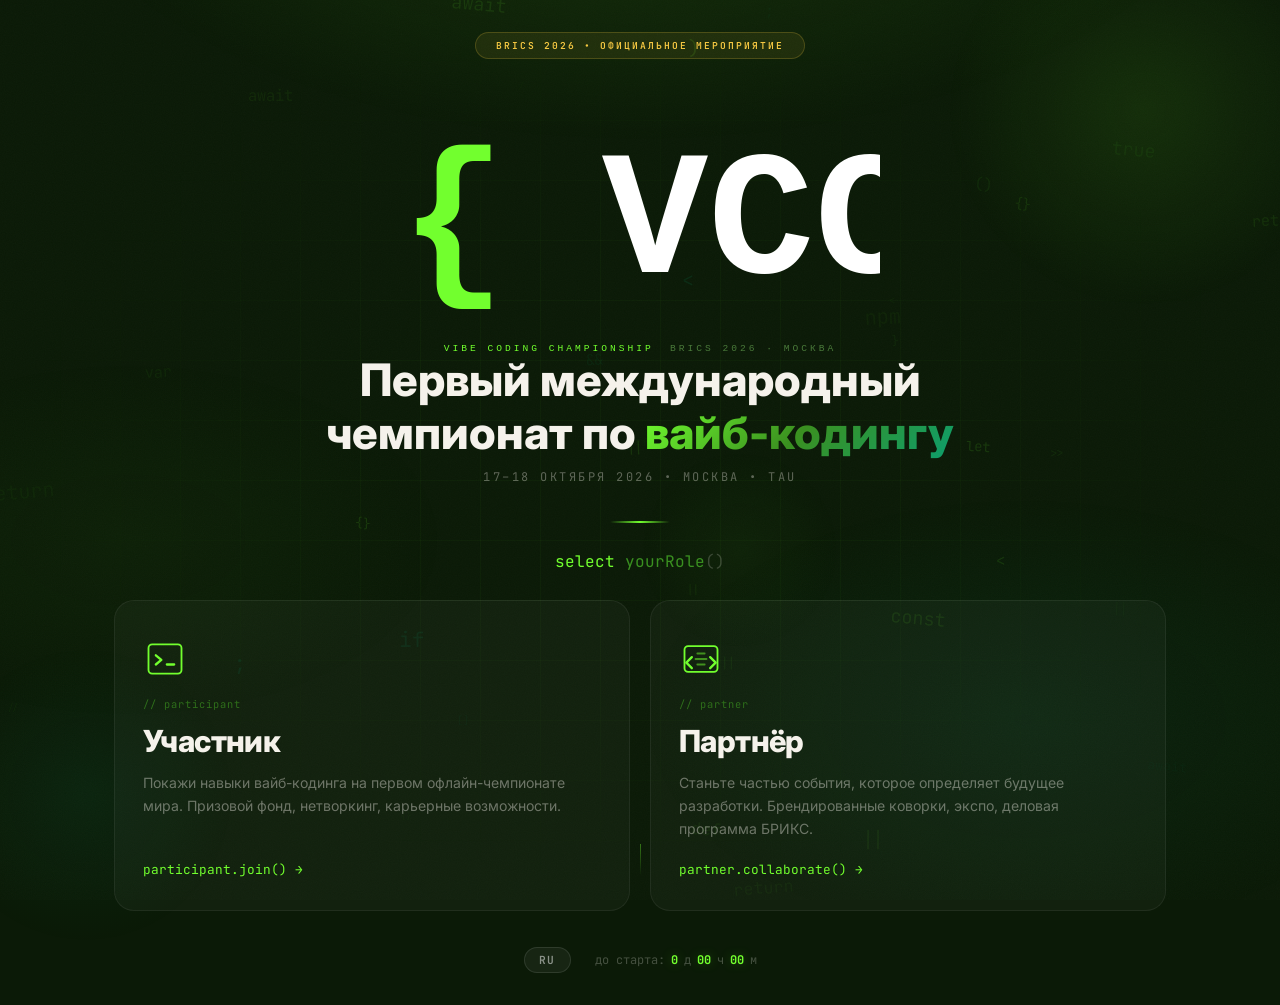
==== commit 56ec9de3: "Optimize animations: remove blur filters, reduce particles, use GPU hints - Replace orb blur(80px) w" ====
--- a/index.html
+++ b/index.html
@@ -41,6 +41,7 @@
     position: fixed;
     top: 0; left: 0; right: 0; bottom: 0;
     z-index: 0;
+    will-change: opacity;
     background:
         radial-gradient(ellipse 80% 60% at 50% -20%, rgba(114,255,46,0.12) 0%, transparent 60%),
         radial-gradient(ellipse 60% 50% at 80% 80%, rgba(13,158,109,0.08) 0%, transparent 50%),
@@ -66,24 +67,24 @@
 }
 
 /* ===== FLOATING CODE PARTICLES ===== */
-canvas { position: fixed; top: 0; left: 0; width: 100%; height: 100%; z-index: 0; pointer-events: none; }
+canvas { position: fixed; top: 0; left: 0; width: 100%; height: 100%; z-index: 0; pointer-events: none; will-change: contents; }
 
 /* ===== GLOW ORBS ===== */
 .orb {
     position: fixed;
     border-radius: 50%;
-    filter: blur(80px);
     z-index: 0;
+    will-change: transform;
     animation: orbFloat 12s ease-in-out infinite alternate;
 }
-.orb--1 { width: 400px; height: 400px; background: rgba(114,255,46,0.07); top: -10%; right: -5%; animation-delay: 0s; }
-.orb--2 { width: 300px; height: 300px; background: rgba(13,158,109,0.06); bottom: -5%; left: -5%; animation-delay: -4s; }
-.orb--3 { width: 200px; height: 200px; background: rgba(58,144,32,0.05); top: 50%; left: 50%; animation-delay: -8s; }
+.orb--1 { width: 400px; height: 400px; background: radial-gradient(circle, rgba(114,255,46,0.09) 0%, rgba(114,255,46,0) 70%); top: -10%; right: -5%; animation-delay: 0s; }
+.orb--2 { width: 300px; height: 300px; background: radial-gradient(circle, rgba(13,158,109,0.08) 0%, rgba(13,158,109,0) 70%); bottom: -5%; left: -5%; animation-delay: -4s; }
+.orb--3 { width: 200px; height: 200px; background: radial-gradient(circle, rgba(58,144,32,0.07) 0%, rgba(58,144,32,0) 70%); top: 50%; left: 50%; animation-delay: -8s; }
 @keyframes orbFloat {
-    0% { transform: translate(0, 0) scale(1); }
-    33% { transform: translate(30px, -20px) scale(1.05); }
-    66% { transform: translate(-20px, 15px) scale(0.95); }
-    100% { transform: translate(10px, -10px) scale(1.02); }
+    0% { transform: translate3d(0, 0, 0) scale(1); }
+    33% { transform: translate3d(30px, -20px, 0) scale(1.05); }
+    66% { transform: translate3d(-20px, 15px, 0) scale(0.95); }
+    100% { transform: translate3d(10px, -10px, 0) scale(1.02); }
 }
 
 /* ===== NOISE TEXTURE ===== */
@@ -140,14 +141,13 @@
 .selector__logo svg {
     width: 100%;
     height: auto;
-    filter: drop-shadow(0 0 30px rgba(114,255,46,0.2));
 }
 .selector__logo .logo-bracket {
     animation: bracketGlow 3s ease-in-out infinite alternate;
 }
 @keyframes bracketGlow {
-    0% { filter: drop-shadow(0 0 4px rgba(114,255,46,0.3)); }
-    100% { filter: drop-shadow(0 0 12px rgba(114,255,46,0.6)); }
+    0% { opacity: 0.85; }
+    100% { opacity: 1; text-shadow: 0 0 18px rgba(114,255,46,0.5); }
 }
 .selector__logo-sub {
     display: flex;
@@ -244,8 +244,8 @@
     display: flex;
     flex-direction: column;
     gap: 12px;
-    backdrop-filter: blur(16px);
-    -webkit-backdrop-filter: blur(16px);
+    backdrop-filter: blur(8px);
+    -webkit-backdrop-filter: blur(8px);
 }
 
 /* Top glow line */
@@ -488,7 +488,7 @@
     function re(){w=c.width=c.offsetWidth;h=c.height=c.offsetHeight;}
     function cr(){
         s=[];
-        var n=Math.min(Math.floor(w*h/22000),55);
+        var n=Math.min(Math.floor(w*h/32000),35);
         for(var i=0;i<n;i++)s.push({
             x:Math.random()*w,
             y:Math.random()*h,
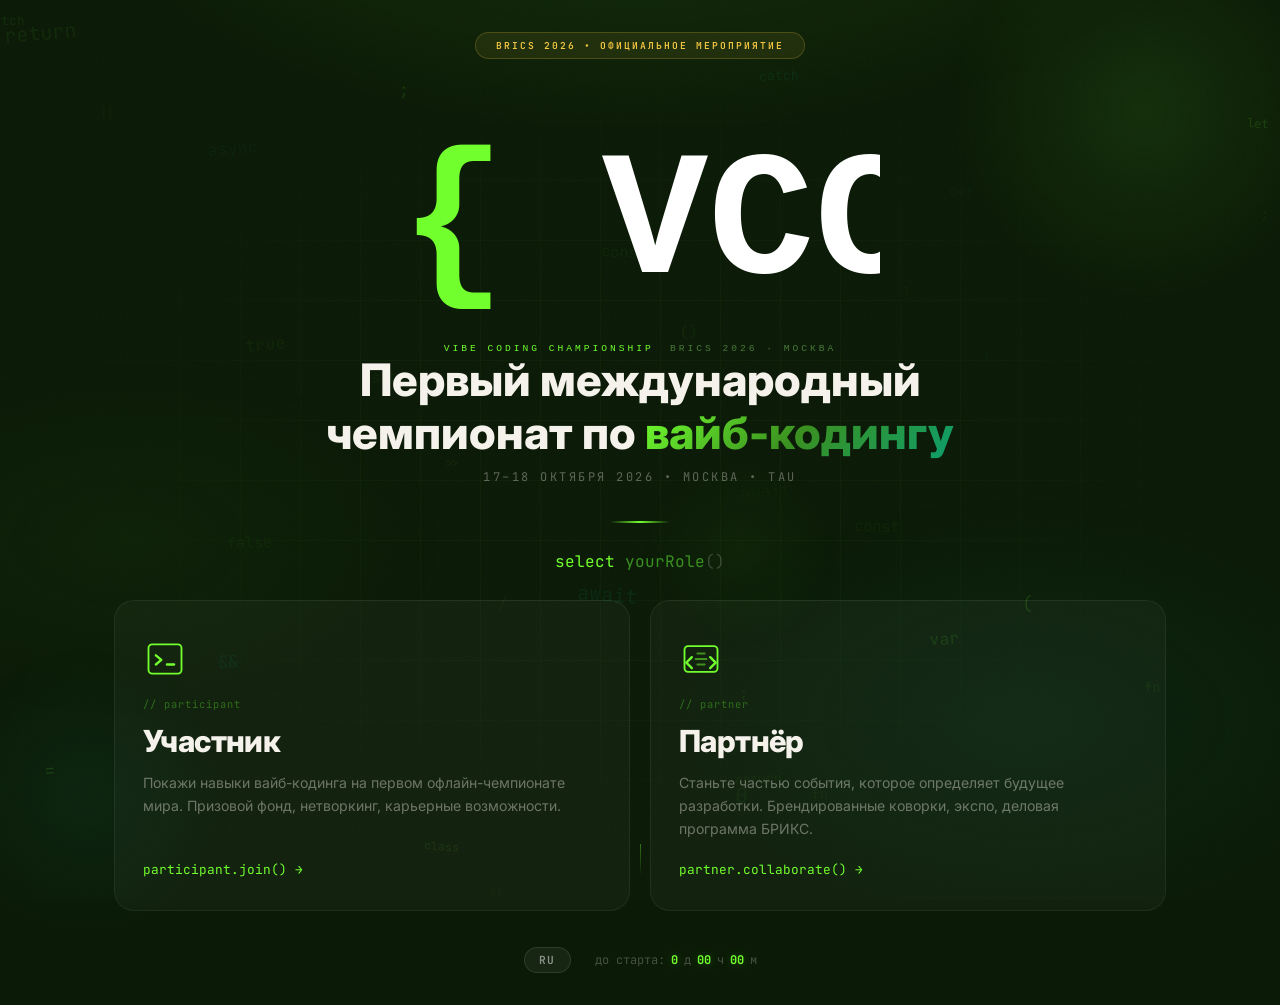
==== commit eb70a5c7: "Fix card hover jank: remove backdrop-filter, optimize transitions - Remove backdrop-filter blur (mai" ====
--- a/index.html
+++ b/index.html
@@ -238,14 +238,13 @@
     padding: 36px 28px 32px;
     text-decoration: none;
     color: var(--cream);
-    transition: all 0.5s cubic-bezier(0.4, 0, 0.2, 1);
+    transition: transform 0.35s cubic-bezier(0.4, 0, 0.2, 1), border-color 0.35s, box-shadow 0.35s;
     position: relative;
     overflow: hidden;
     display: flex;
     flex-direction: column;
     gap: 12px;
-    backdrop-filter: blur(8px);
-    -webkit-backdrop-filter: blur(8px);
+    will-change: transform;
 }
 
 /* Top glow line */
@@ -256,7 +255,7 @@
     height: 2px;
     background: linear-gradient(90deg, transparent 0%, var(--green) 30%, var(--lime) 50%, var(--green) 70%, transparent 100%);
     opacity: 0;
-    transition: opacity 0.5s;
+    transition: opacity 0.35s;
 }
 
 /* Inner glow on hover */
@@ -267,17 +266,14 @@
     height: 120px;
     background: linear-gradient(180deg, rgba(114,255,46,0.06) 0%, transparent 100%);
     opacity: 0;
-    transition: opacity 0.5s;
+    transition: opacity 0.35s;
     pointer-events: none;
 }
 
 .selector__card:hover {
-    transform: translateY(-6px);
+    transform: translateY(-6px) translateZ(0);
     border-color: rgba(114,255,46,0.2);
-    box-shadow:
-        0 20px 60px rgba(114,255,46,0.08),
-        0 0 100px rgba(114,255,46,0.03),
-        inset 0 1px 0 rgba(114,255,46,0.1);
+    box-shadow: 0 16px 40px rgba(114,255,46,0.08);
 }
 .selector__card:hover::before { opacity: 1; }
 .selector__card:hover::after { opacity: 1; }
@@ -287,9 +283,9 @@
     height: 44px;
     color: var(--lime);
     margin-bottom: 4px;
-    transition: transform 0.5s cubic-bezier(0.4, 0, 0.2, 1);
-}
-.selector__card:hover .selector__card-icon { transform: scale(1.1); }
+    transition: transform 0.3s ease;
+}
+.selector__card:hover .selector__card-icon { transform: scale(1.1) translateZ(0); }
 
 .selector__card-label {
     font-family: var(--font-mono);
@@ -320,13 +316,13 @@
     display: flex;
     align-items: center;
     gap: 8px;
-    transition: all 0.3s;
+    transition: color 0.3s;
 }
 .selector__card-cta .arrow {
     display: inline-block;
-    transition: transform 0.3s;
-}
-.selector__card:hover .selector__card-cta .arrow { transform: translateX(6px); }
+    transition: transform 0.3s ease;
+}
+.selector__card:hover .selector__card-cta .arrow { transform: translateX(6px) translateZ(0); }
 
 /* ===== FOOTER AREA ===== */
 .selector__footer {
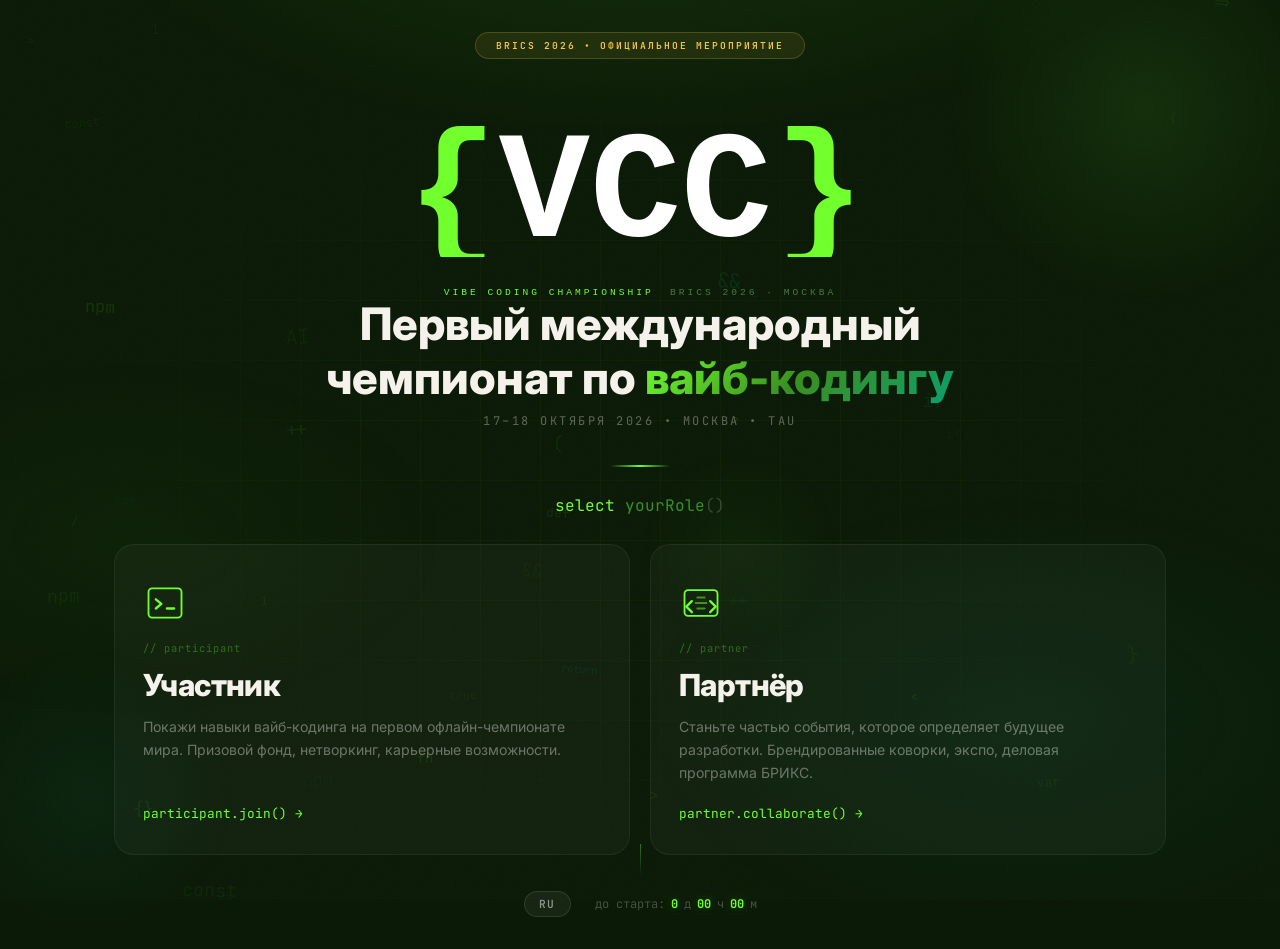
==== commit 53d81369: "Update to VCC Logo v3 with bracket entrance animation - Replace tspan-based SVG with v3 separate tex" ====
--- a/index.html
+++ b/index.html
@@ -134,20 +134,38 @@
 .selector__logo {
     margin-bottom: 20px;
     position: relative;
-    opacity: 0;
-    animation: slideUp 0.8s 0.3s forwards;
     width: clamp(280px, 50vw, 480px);
 }
-.selector__logo svg {
-    width: 100%;
-    height: auto;
-}
-.selector__logo .logo-bracket {
-    animation: bracketGlow 3s ease-in-out infinite alternate;
-}
-@keyframes bracketGlow {
-    0% { opacity: 0.85; }
-    100% { opacity: 1; text-shadow: 0 0 18px rgba(114,255,46,0.5); }
+.selector__logo svg { width: 100%; height: auto; }
+/* Bracket entrance: slide inward from edges */
+.selector__logo .br-l {
+    opacity: 0;
+    animation: bracketInL 0.6s 0.3s cubic-bezier(0.16,1,0.3,1) forwards, bracketPulse 3s 1.2s ease-in-out infinite alternate;
+}
+.selector__logo .br-r {
+    opacity: 0;
+    animation: bracketInR 0.6s 0.3s cubic-bezier(0.16,1,0.3,1) forwards, bracketPulse 3s 1.2s ease-in-out infinite alternate;
+}
+/* VCC text: fade in after brackets land */
+.selector__logo .logo-vcc {
+    opacity: 0;
+    animation: textReveal 0.5s 0.65s ease forwards;
+}
+@keyframes bracketInL {
+    from { opacity: 0; transform: translateX(-30px); }
+    to   { opacity: 1; transform: translateX(0); }
+}
+@keyframes bracketInR {
+    from { opacity: 0; transform: translateX(30px); }
+    to   { opacity: 1; transform: translateX(0); }
+}
+@keyframes textReveal {
+    from { opacity: 0; transform: translateY(8px); }
+    to   { opacity: 1; transform: translateY(0); }
+}
+@keyframes bracketPulse {
+    0%   { opacity: 0.85; }
+    100% { opacity: 1; }
 }
 .selector__logo-sub {
     display: flex;
@@ -155,7 +173,7 @@
     gap: 16px;
     margin-top: 6px;
     opacity: 0;
-    animation: slideUp 0.6s 0.5s forwards;
+    animation: slideUp 0.6s 0.85s forwards;
 }
 .selector__logo-sub span {
     font-family: var(--font-logo);
@@ -420,12 +438,10 @@
     <div class="selector__badge" data-i18n data-ru="BRICS 2026 • Официальное мероприятие" data-en="BRICS 2026 • Official Event">BRICS 2026 • Официальное мероприятие</div>
 
     <div class="selector__logo">
-        <svg viewBox="0 0 260 120" xmlns="http://www.w3.org/2000/svg">
-            <text font-family="'Courier New', Courier, monospace" font-weight="700" font-size="96" y="98">
-                <tspan x="0" fill="#72FF2E" class="logo-bracket">{</tspan>
-                <tspan fill="#FFFFFF" dx="-6">VCC</tspan>
-                <tspan fill="#72FF2E" class="logo-bracket" dx="-6">}</tspan>
-            </text>
+        <svg viewBox="0 0 272 94" xmlns="http://www.w3.org/2000/svg">
+            <text class="br-l" x="4" y="82" font-family="'Courier New',Courier,monospace" font-weight="700" font-size="86" fill="#72FF2E">{</text>
+            <text class="logo-vcc" x="56" y="82" font-family="'Courier New',Courier,monospace" font-weight="700" font-size="86" fill="#ffffff">VCC</text>
+            <text class="br-r" x="212" y="82" font-family="'Courier New',Courier,monospace" font-weight="700" font-size="86" fill="#72FF2E">}</text>
         </svg>
     </div>
     <div class="selector__logo-sub">
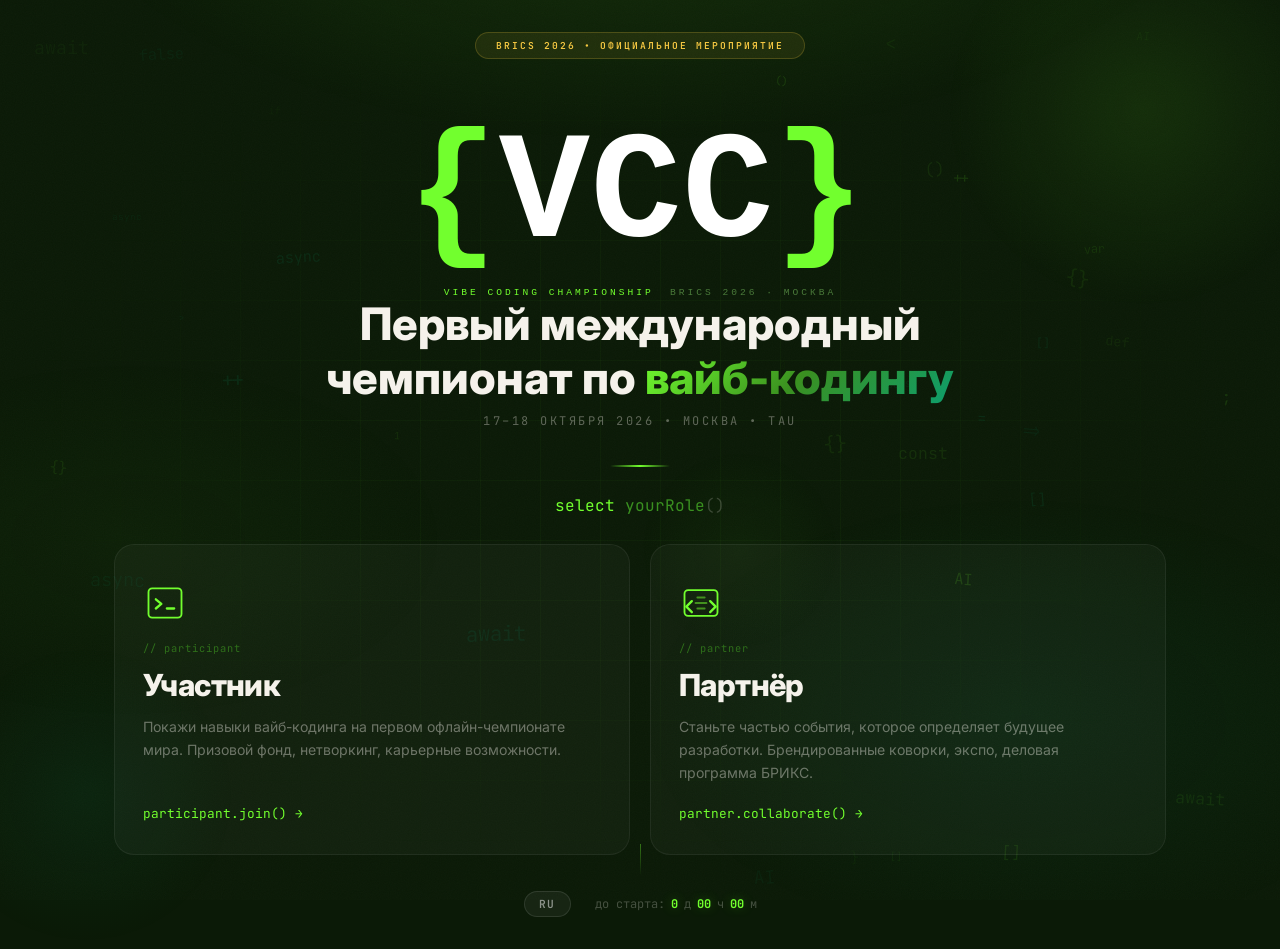
==== commit 5d5385e6: "Add hover scatter animation to main logo Split VCC into individual V, C, C letters. On hover all 5 e" ====
--- a/index.html
+++ b/index.html
@@ -135,19 +135,20 @@
     margin-bottom: 20px;
     position: relative;
     width: clamp(280px, 50vw, 480px);
-}
-.selector__logo svg { width: 100%; height: auto; }
-/* Bracket entrance: slide inward from edges */
-.selector__logo .br-l {
-    opacity: 0;
-    animation: bracketInL 0.6s 0.3s cubic-bezier(0.16,1,0.3,1) forwards, bracketPulse 3s 1.2s ease-in-out infinite alternate;
-}
-.selector__logo .br-r {
-    opacity: 0;
-    animation: bracketInR 0.6s 0.3s cubic-bezier(0.16,1,0.3,1) forwards, bracketPulse 3s 1.2s ease-in-out infinite alternate;
-}
-/* VCC text: fade in after brackets land */
-.selector__logo .logo-vcc {
+    cursor: pointer;
+}
+.selector__logo svg { width: 100%; height: auto; overflow: visible; }
+
+/* --- Entrance phase (removed by JS after animation ends) --- */
+.selector__logo.entering .br-l {
+    opacity: 0;
+    animation: bracketInL 0.6s 0.3s cubic-bezier(0.16,1,0.3,1) forwards;
+}
+.selector__logo.entering .br-r {
+    opacity: 0;
+    animation: bracketInR 0.6s 0.3s cubic-bezier(0.16,1,0.3,1) forwards;
+}
+.selector__logo.entering .logo-vcc {
     opacity: 0;
     animation: textReveal 0.5s 0.65s ease forwards;
 }
@@ -163,10 +164,21 @@
     from { opacity: 0; transform: translateY(8px); }
     to   { opacity: 1; transform: translateY(0); }
 }
-@keyframes bracketPulse {
-    0%   { opacity: 0.85; }
-    100% { opacity: 1; }
-}
+
+/* --- Idle + hover phase (after entrance) --- */
+.selector__logo .br-l,
+.selector__logo .br-r,
+.selector__logo .logo-v,
+.selector__logo .logo-c1,
+.selector__logo .logo-c2 {
+    transition: transform 0.5s cubic-bezier(0.34,1.56,0.64,1);
+}
+/* Hover: letters scatter outward */
+.selector__logo:hover .br-l   { transform: translateX(-20px) rotate(-14deg) scale(1.12); }
+.selector__logo:hover .logo-v  { transform: translateX(-10px) translateY(-12px) rotate(-8deg); }
+.selector__logo:hover .logo-c1 { transform: translateY(12px) scale(1.1); }
+.selector__logo:hover .logo-c2 { transform: translateX(10px) translateY(-10px) rotate(7deg); }
+.selector__logo:hover .br-r   { transform: translateX(20px) rotate(14deg) scale(1.12); }
 .selector__logo-sub {
     display: flex;
     justify-content: center;
@@ -437,10 +449,12 @@
 <main class="selector">
     <div class="selector__badge" data-i18n data-ru="BRICS 2026 • Официальное мероприятие" data-en="BRICS 2026 • Official Event">BRICS 2026 • Официальное мероприятие</div>
 
-    <div class="selector__logo">
+    <div class="selector__logo entering">
         <svg viewBox="0 0 272 94" xmlns="http://www.w3.org/2000/svg">
             <text class="br-l" x="4" y="82" font-family="'Courier New',Courier,monospace" font-weight="700" font-size="86" fill="#72FF2E">{</text>
-            <text class="logo-vcc" x="56" y="82" font-family="'Courier New',Courier,monospace" font-weight="700" font-size="86" fill="#ffffff">VCC</text>
+            <text class="logo-vcc logo-v" x="56" y="82" font-family="'Courier New',Courier,monospace" font-weight="700" font-size="86" fill="#ffffff">V</text>
+            <text class="logo-vcc logo-c1" x="108" y="82" font-family="'Courier New',Courier,monospace" font-weight="700" font-size="86" fill="#ffffff">C</text>
+            <text class="logo-vcc logo-c2" x="160" y="82" font-family="'Courier New',Courier,monospace" font-weight="700" font-size="86" fill="#ffffff">C</text>
             <text class="br-r" x="212" y="82" font-family="'Courier New',Courier,monospace" font-weight="700" font-size="86" fill="#72FF2E">}</text>
         </svg>
     </div>
@@ -490,6 +504,13 @@
 <div class="scroll-hint"><div class="scroll-hint__line"></div></div>
 
 <script>
+/* ===== LOGO: remove entrance class after animation ===== */
+(function(){
+    var logo=document.querySelector('.selector__logo.entering');
+    if(!logo)return;
+    setTimeout(function(){ logo.classList.remove('entering'); }, 1200);
+})();
+
 /* ===== FLOATING CODE SYMBOLS ===== */
 (function(){
     var c=document.getElementById('hero-canvas');
